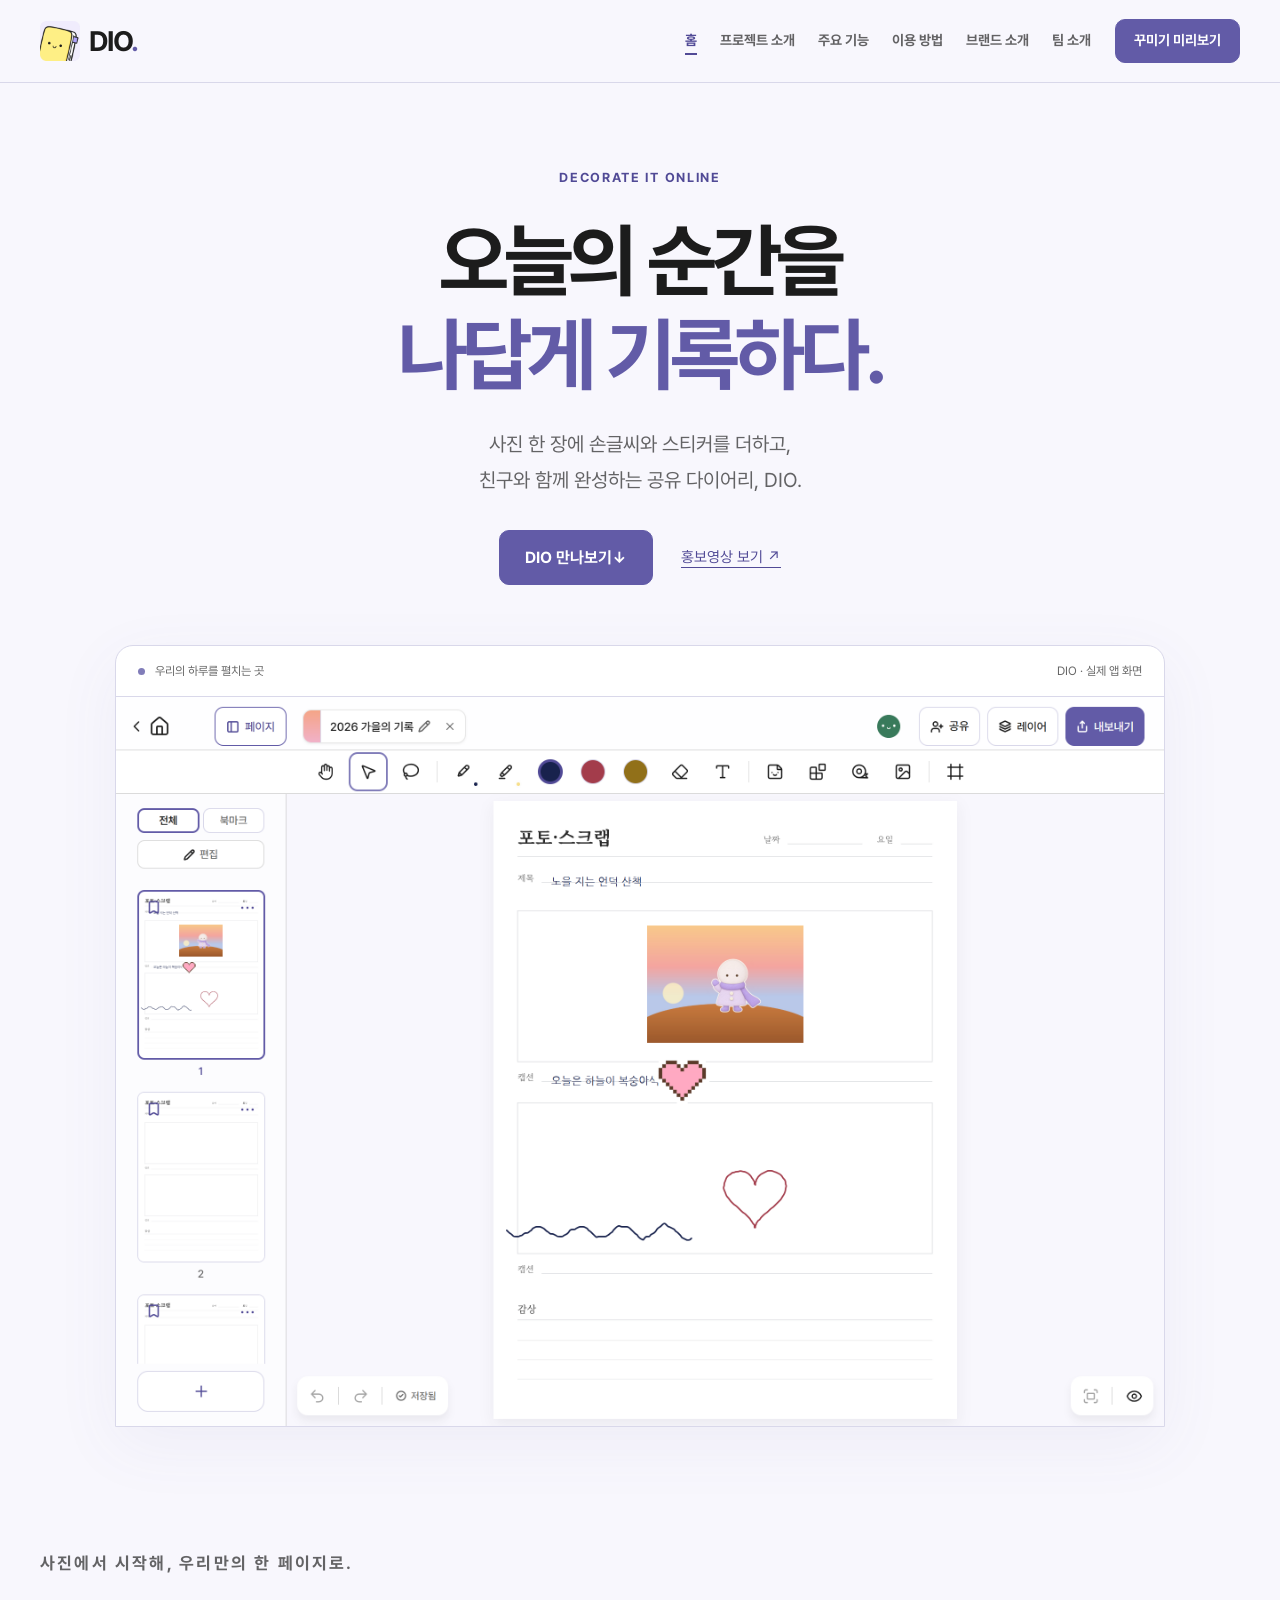
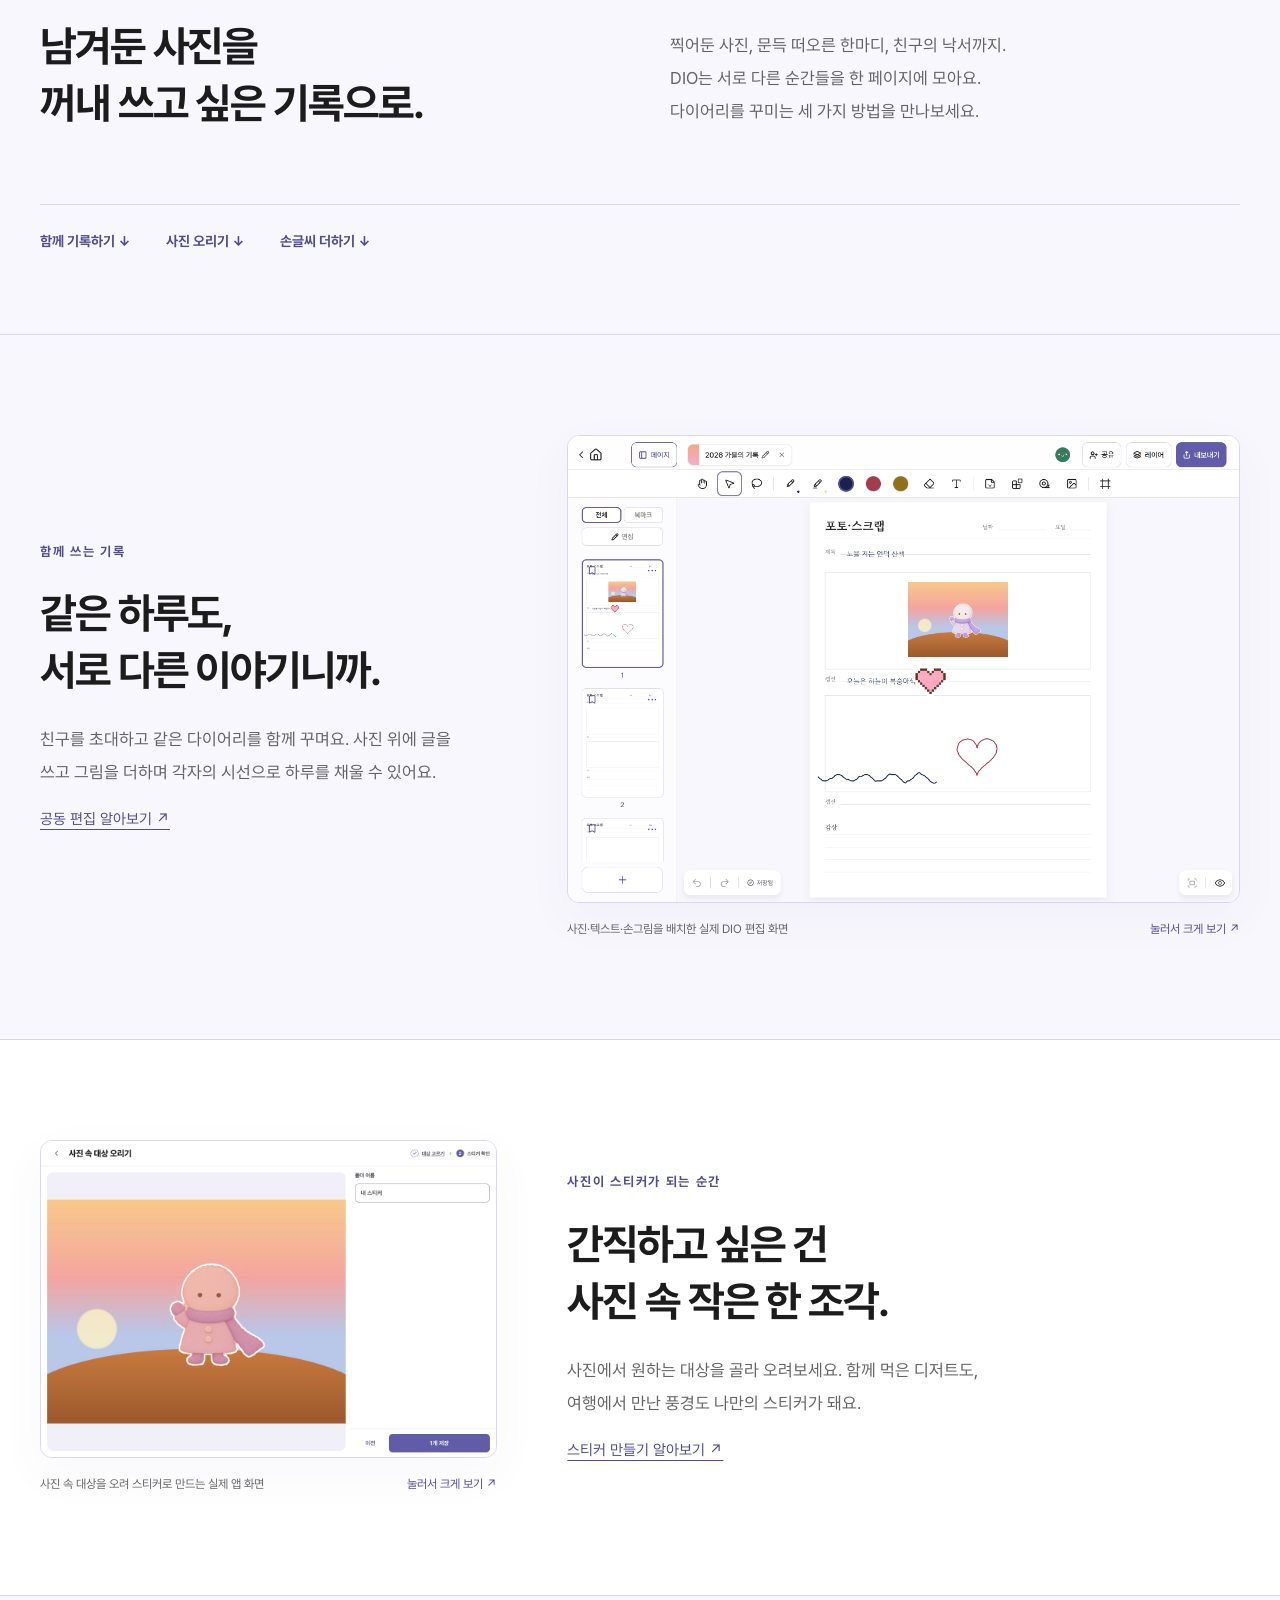
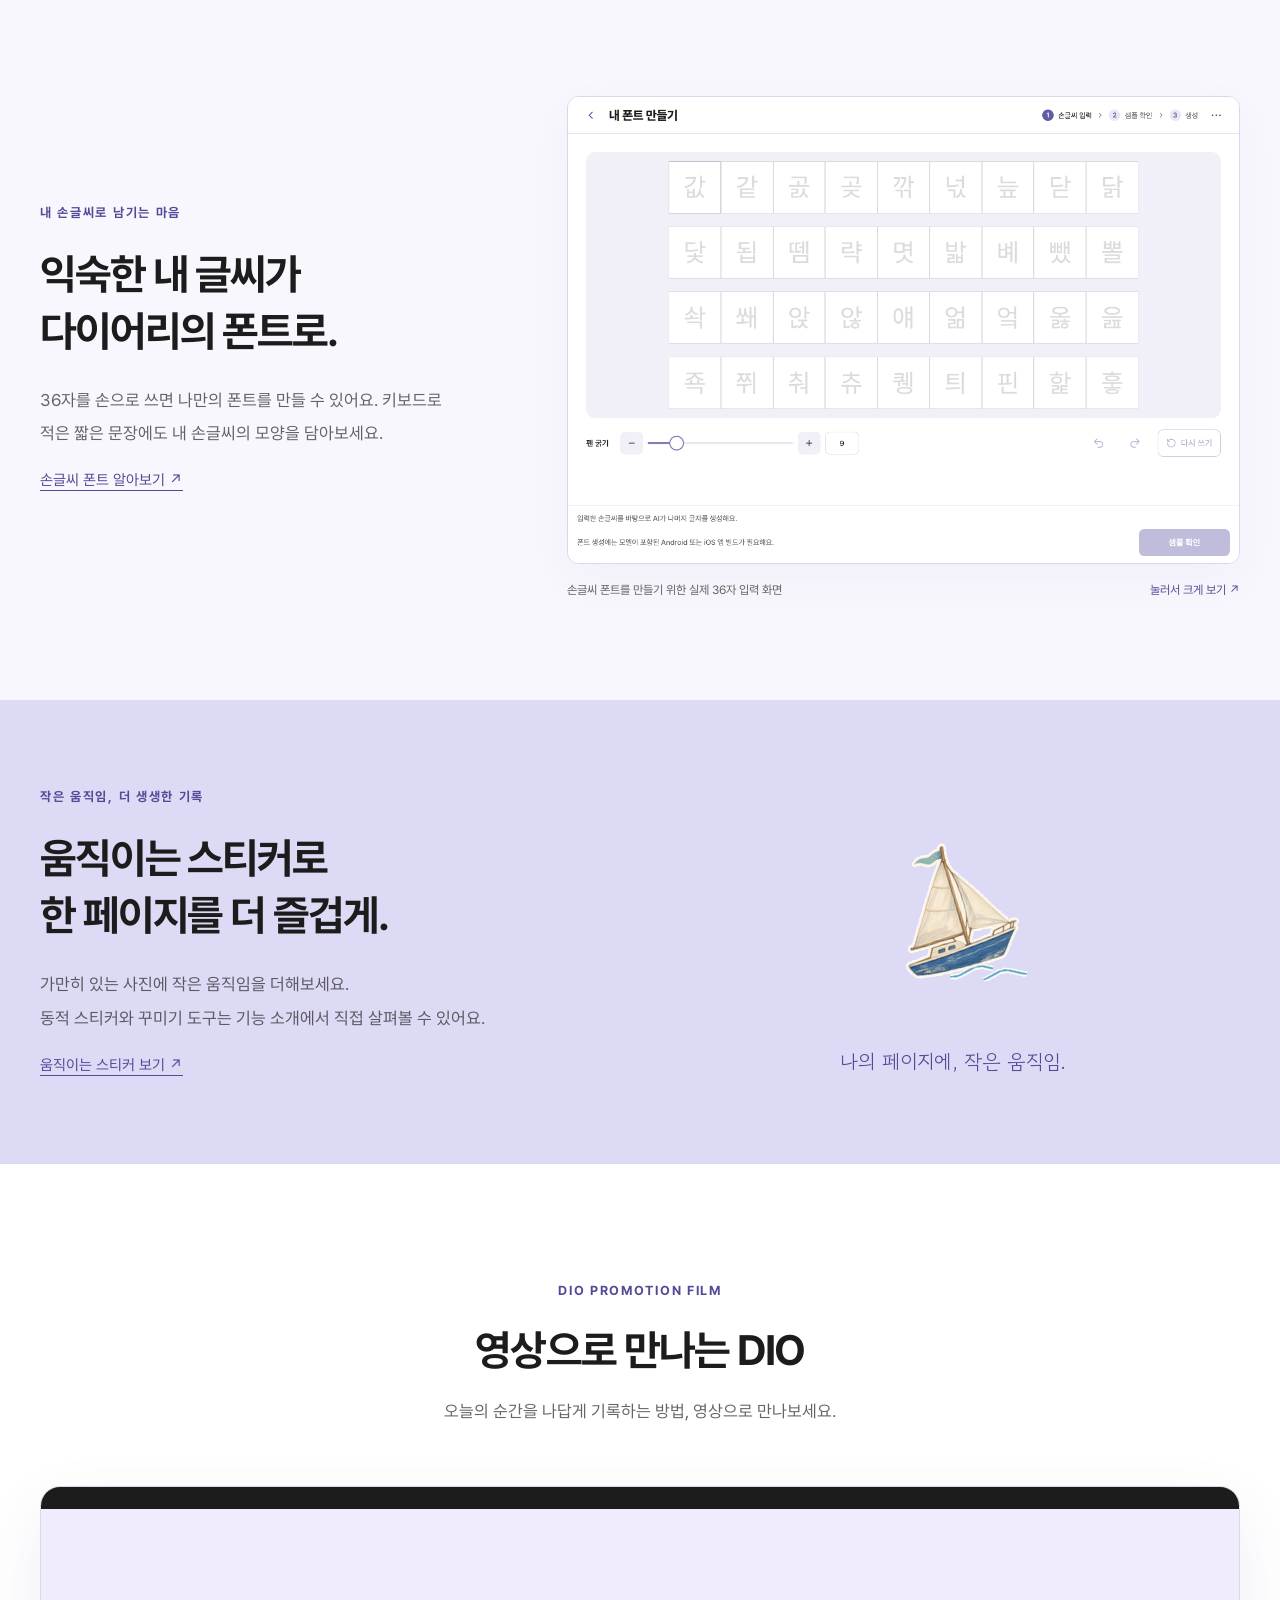
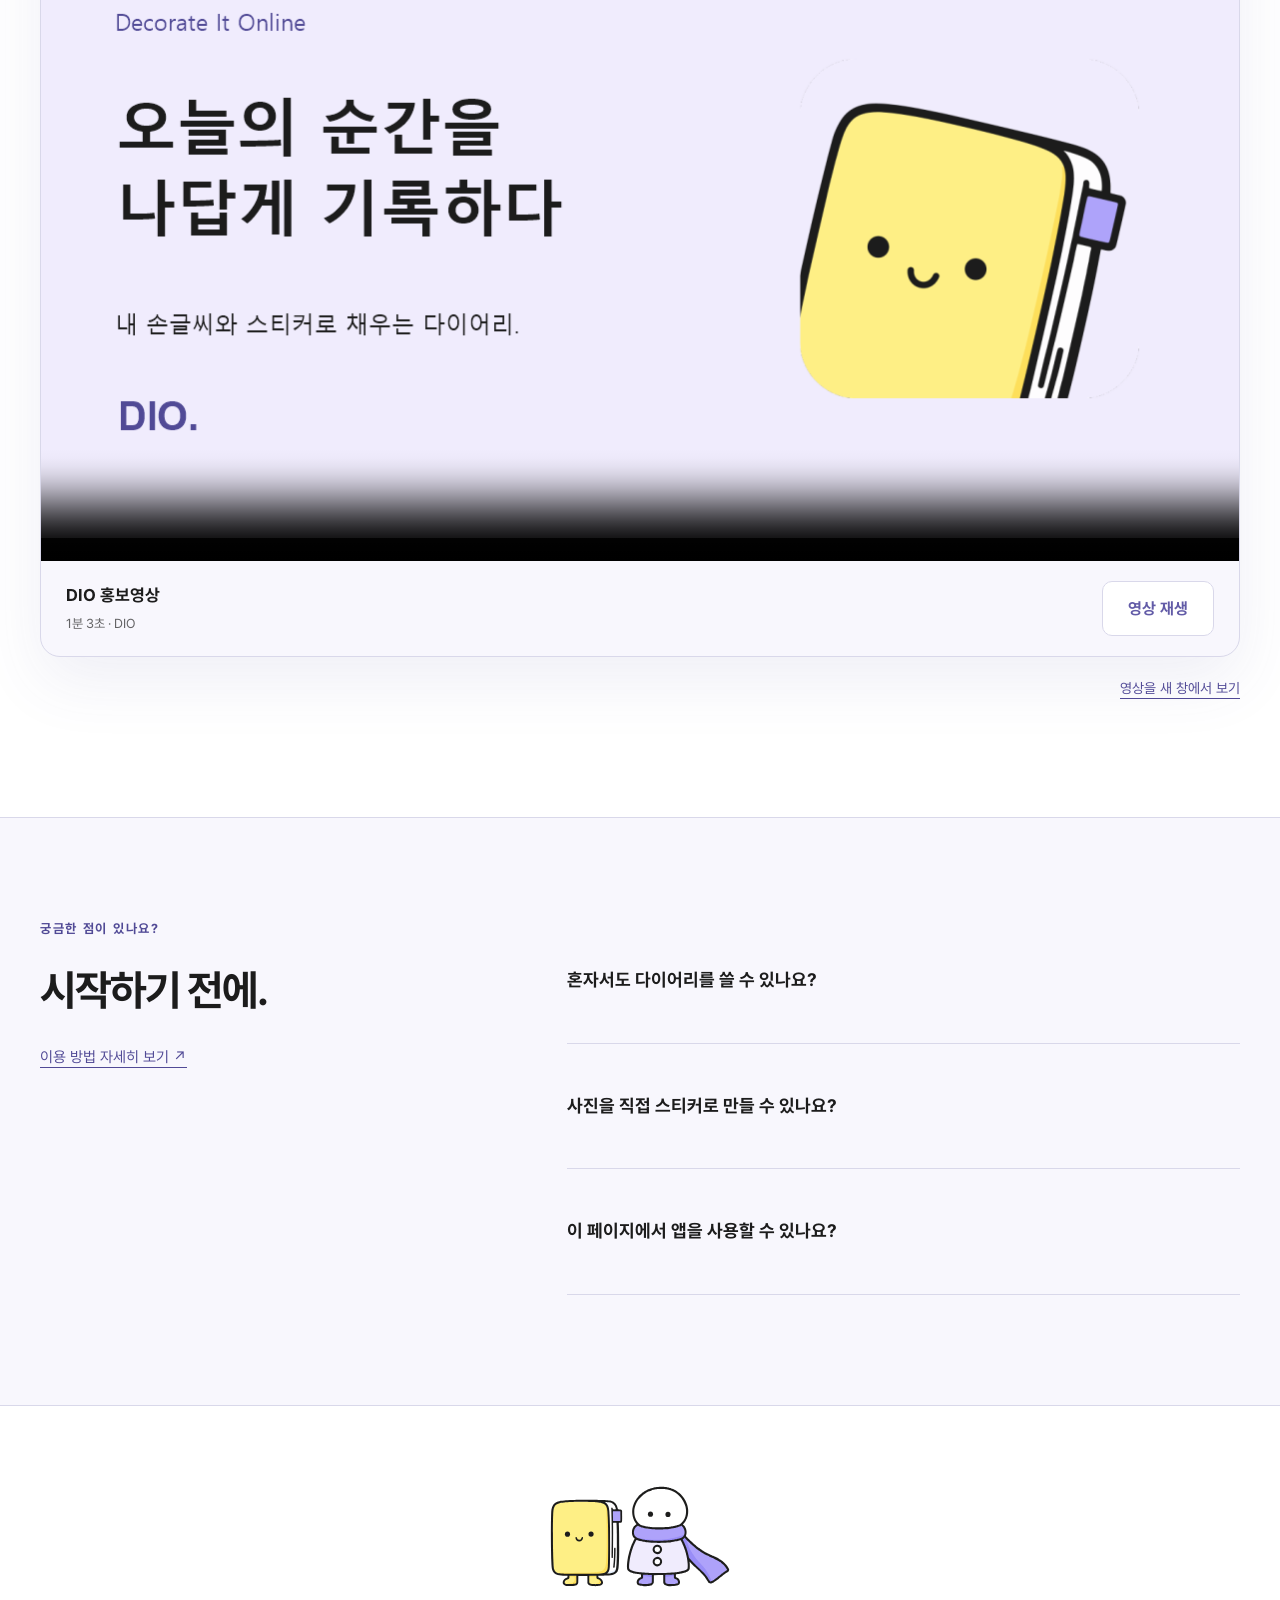
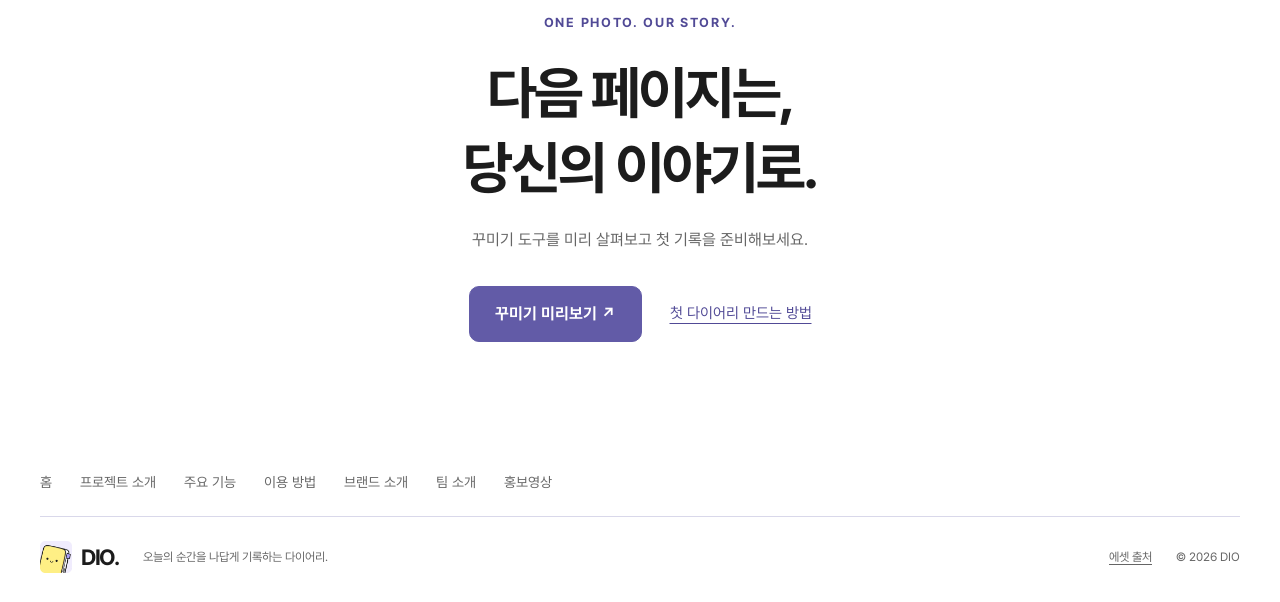
==== index.html @ a8d9a826 "fix(fe): 홈 문서와 마스코트 대체 텍스트 검증" ====
<!doctype html>
<html lang="ko">
<head>
  <meta charset="utf-8">
  <meta name="viewport" content="width=device-width, initial-scale=1">
  <meta name="theme-color" content="#F8F7FD">
  <title>DIO — 오늘의 순간을 나답게 기록하다</title>
  <meta name="description" content="공동 편집, 사진 속 대상 오리기, 나만의 손글씨 폰트와 움직이는 스티커로 오늘의 순간을 꾸미는 다이어리 DIO.">
  <meta property="og:type" content="website">
  <meta property="og:title" content="DIO — 오늘의 순간을 나답게 기록하다">
  <meta property="og:description" content="사진 한 장에 친구들의 손글씨와 스티커를 더해요. 함께 꾸미는 공유 다이어리 DIO.">
  <meta property="og:url" content="https://seungmin903.github.io/dio-landing/">
  <meta property="og:image" content="https://seungmin903.github.io/dio-landing/assets/social-card.png?v=520b40f748ad">
  <meta property="og:image:width" content="1200">
  <meta property="og:image:height" content="630">
  <meta name="twitter:card" content="summary_large_image">
  <link rel="icon" href="assets/logo.png" type="image/png">
  <link rel="stylesheet" href="styles.css?v=5ee580c2cf27"><link rel="stylesheet" href="pages.css?v=b2e9fc889dde">
  <link rel="preload" href="assets/fonts/Pretendard-Regular.otf" as="font" type="font/otf" crossorigin>
  <script src="app.js?v=1053b94e1d09" defer></script>
  <link rel="canonical" href="https://seungmin903.github.io/dio-landing/">
<link rel="stylesheet" href="flow.css?v=a2b165bc5264">
</head>
<body data-page="index"><a class="skip-link" href="#main">본문으로 건너뛰기</a><svg class="icon-defs" xmlns="http://www.w3.org/2000/svg" aria-hidden="true"><defs>
    <symbol id="i-pen" viewBox="0 0 24 24"><path d="m15 5 4 4M4 20l4-1L20 7a2.8 2.8 0 0 0-4-4L4 15z"/></symbol>
    <symbol id="i-photo" viewBox="0 0 24 24"><rect x="3" y="3" width="18" height="18" rx="4"/><circle cx="8" cy="8" r="1.5"/><path d="m3 17 6-6 5 5 3-3 4 4"/></symbol>
    <symbol id="i-sticker" viewBox="0 0 24 24"><path d="M20 14V7a4 4 0 0 0-4-4H7a4 4 0 0 0-4 4v10a4 4 0 0 0 4 4h6zm0 0h-4a3 3 0 0 0-3 3v4"/><path d="M8 8v1m6-1v1m-6 4q3 3 6 0"/></symbol>
    <symbol id="i-people" viewBox="0 0 24 24"><circle cx="9" cy="8" r="3"/><path d="M3 21v-3a6 6 0 0 1 12 0v3M16 5a3 3 0 0 1 0 6m3 10v-3a6 6 0 0 0-2-4"/></symbol>
    <symbol id="i-replay" viewBox="0 0 24 24"><path d="M3 11a9 9 0 1 1 2 7M3 4v7h7"/></symbol>
    <symbol id="i-check" viewBox="0 0 24 24"><path d="m5 12 4 4L19 6"/></symbol>
    <symbol id="i-close" viewBox="0 0 24 24"><path d="m6 6 12 12M6 18 18 6"/></symbol>
    <symbol id="i-plus" viewBox="0 0 24 24"><path d="M12 5v14M5 12h14"/></symbol>
  </defs></svg><header class="site-header"><div class="shell header-inner"><a class="brand" href="index.html" aria-label="DIO 처음으로"><img src="assets/logo.png" width="40" height="40" alt=""><span>DIO<span class="brand-dot">.</span></span></a><button class="menu-toggle" type="button" aria-expanded="false" aria-controls="navigation" aria-label="메뉴 열기"><span></span><span></span></button><nav id="navigation" aria-label="주요 메뉴"><a href="index.html" aria-current="page">홈</a><a href="about.html">프로젝트 소개</a><a href="features.html">주요 기능</a><a href="guide.html">이용 방법</a><a href="brand.html">브랜드 소개</a><a href="team.html">팀 소개</a></nav><a class="button button-small header-cta" href="features.html#experience">꾸미기 미리보기</a></div></header><main id="main"><section class="flow-hero shell" id="top" aria-labelledby="hero-title"><p class="eyebrow">DECORATE IT ONLINE</p><h1 id="hero-title">오늘의 순간을<br><span>나답게 기록하다.</span></h1><p class="flow-lead">사진 한 장에 손글씨와 스티커를 더하고,<br>친구와 함께 완성하는 공유 다이어리, DIO.</p><div class="actions"><a class="button" href="#journey">DIO 만나보기 <span aria-hidden="true">↓</span></a><a class="text-link" href="#film">홍보영상 보기 ↗</a></div><div class="flow-hero-image"><div class="flow-window-label"><span><i></i> 우리의 하루를 펼치는 곳</span><span>DIO · 실제 앱 화면</span></div><img src="assets/screenshots/editor.png" width="2360" height="1640" alt="사진과 손글씨, 그림으로 꾸민 DIO 다이어리 편집 화면" fetchpriority="high"></div></section><section class="flow-intro shell" id="journey"><p class="eyebrow">사진에서 시작해, 우리만의 한 페이지로.</p><div><h2>남겨둔 사진을<br>꺼내 쓰고 싶은 기록으로.</h2><p>찍어둔 사진, 문득 떠오른 한마디, 친구의 낙서까지.<br>DIO는 서로 다른 순간들을 한 페이지에 모아요.<br>다이어리를 꾸미는 세 가지 방법을 만나보세요.</p></div><nav class="flow-chapters" aria-label="DIO 기능 둘러보기"><a href="#story-collaboration">함께 기록하기 ↓</a><a href="#story-cutout">사진 오리기 ↓</a><a href="#story-handwriting">손글씨 더하기 ↓</a></nav></section><section class="flow-chapter " id="story-collaboration" aria-labelledby="title-collaboration"><div class="shell flow-chapter-inner"><div class="flow-copy"><p class="eyebrow">함께 쓰는 기록</p><h2 id="title-collaboration">같은 하루도,<br>서로 다른 이야기니까.</h2><p>친구를 초대하고 같은 다이어리를 함께 꾸며요. 사진 위에 글을 쓰고 그림을 더하며 각자의 시선으로 하루를 채울 수 있어요.</p><a class="text-link" href="features.html#collaboration">공동 편집 알아보기 ↗</a></div><figure class="flow-screen"><button type="button" data-screenshot="assets/screenshots/editor.png" data-caption="사진·텍스트·손그림을 배치한 실제 DIO 편집 화면" aria-label="사진·텍스트·손그림을 배치한 실제 DIO 편집 화면 확대"><img src="assets/screenshots/editor.png" width="2360" height="1640" alt="사진·텍스트·손그림을 배치한 실제 DIO 편집 화면" loading="lazy"></button><figcaption>사진·텍스트·손그림을 배치한 실제 DIO 편집 화면<span>눌러서 크게 보기 ↗</span></figcaption></figure></div></section><section class="flow-chapter flow-reverse" id="story-cutout" aria-labelledby="title-cutout"><div class="shell flow-chapter-inner"><div class="flow-copy"><p class="eyebrow">사진이 스티커가 되는 순간</p><h2 id="title-cutout">간직하고 싶은 건<br>사진 속 작은 한 조각.</h2><p>사진에서 원하는 대상을 골라 오려보세요. 함께 먹은 디저트도, 여행에서 만난 풍경도 나만의 스티커가 돼요.</p><a class="text-link" href="features.html#cutout">스티커 만들기 알아보기 ↗</a></div><figure class="flow-screen"><button type="button" data-screenshot="assets/screenshots/cutout.png" data-caption="사진 속 대상을 오려 스티커로 만드는 실제 앱 화면" aria-label="사진 속 대상을 오려 스티커로 만드는 실제 앱 화면 확대"><img src="assets/screenshots/cutout.png" width="2360" height="1640" alt="사진 속 대상을 오려 스티커로 만드는 실제 앱 화면" loading="lazy"></button><figcaption>사진 속 대상을 오려 스티커로 만드는 실제 앱 화면<span>눌러서 크게 보기 ↗</span></figcaption></figure></div></section><section class="flow-chapter " id="story-handwriting" aria-labelledby="title-handwriting"><div class="shell flow-chapter-inner"><div class="flow-copy"><p class="eyebrow">내 손글씨로 남기는 마음</p><h2 id="title-handwriting">익숙한 내 글씨가<br>다이어리의 폰트로.</h2><p>36자를 손으로 쓰면 나만의 폰트를 만들 수 있어요. 키보드로 적은 짧은 문장에도 내 손글씨의 모양을 담아보세요.</p><a class="text-link" href="features.html#handwriting">손글씨 폰트 알아보기 ↗</a></div><figure class="flow-screen"><button type="button" data-screenshot="assets/screenshots/handwriting.png" data-caption="손글씨 폰트를 만들기 위한 실제 36자 입력 화면" aria-label="손글씨 폰트를 만들기 위한 실제 36자 입력 화면 확대"><img src="assets/screenshots/handwriting.png" width="2360" height="1640" alt="손글씨 폰트를 만들기 위한 실제 36자 입력 화면" loading="lazy"></button><figcaption>손글씨 폰트를 만들기 위한 실제 36자 입력 화면<span>눌러서 크게 보기 ↗</span></figcaption></figure></div></section><section class="flow-motion"><div class="shell flow-motion-inner"><div><p class="eyebrow">작은 움직임, 더 생생한 기록</p><h2>움직이는 스티커로<br>한 페이지를 더 즐겁게.</h2><p>가만히 있는 사진에 작은 움직임을 더해보세요.<br>동적 스티커와 꾸미기 도구는 기능 소개에서 직접 살펴볼 수 있어요.</p><a class="text-link" href="features.html#motion">움직이는 스티커 보기 ↗</a></div><div class="flow-sticker"><img src="assets/sailboat-still.png" width="288" height="288" alt="노란 돛이 달린 배 모양의 동적 스티커 첫 장면" loading="lazy"><span>나의 페이지에, 작은 움직임.</span></div></div></section><section class="section film-section" id="film" aria-labelledby="film-title"><div class="shell"><div class="section-heading centered"><p class="eyebrow">DIO PROMOTION FILM</p><h2 id="film-title">영상으로 만나는 DIO</h2><p>오늘의 순간을 나답게 기록하는 방법, 영상으로 만나보세요.</p></div><figure class="film-frame"><video id="promo-video" controls playsinline preload="none" poster="assets/social-card.png?v=520b40f748ad" aria-label="DIO 홍보영상"><source src="assets/video/dio-promo.mp4" type="video/mp4">이 브라우저에서는 영상을 재생할 수 없어요. 아래 링크로 영상을 열어주세요.</video><figcaption><div><strong>DIO 홍보영상</strong><span>1분 3초 · DIO</span></div><button class="button button-outline" id="promo-toggle" type="button" aria-controls="promo-video">영상 재생</button></figcaption></figure><div class="film-links"><p id="promo-status" role="status" aria-live="polite"></p><a class="text-link" href="assets/video/dio-promo.mp4" target="_blank" rel="noopener noreferrer">영상을 새 창에서 보기<span class="sr-only"> (새 창)</span></a></div></div></section><section class="flow-faq shell"><div><p class="eyebrow">궁금한 점이 있나요?</p><h2>시작하기 전에.</h2><a class="text-link" href="guide.html">이용 방법 자세히 보기 ↗</a></div><div><details><summary>혼자서도 다이어리를 쓸 수 있나요?</summary><p>네. 개인 다이어리로 기록할 수 있고, 친구를 초대해 같은 다이어리를 함께 편집할 수도 있어요.</p></details><details><summary>사진을 직접 스티커로 만들 수 있나요?</summary><p>사진 속 원하는 대상을 골라 오린 뒤 스티커로 저장하고 페이지에 붙일 수 있어요.</p></details><details><summary>이 페이지에서 앱을 사용할 수 있나요?</summary><p>이곳은 DIO 프로젝트 소개 사이트예요. 주요 기능 페이지의 꾸미기 미리보기로 편집 방식을 살펴볼 수 있어요.</p></details></div></section><section class="flow-final"><div class="shell"><img src="assets/friends.svg" width="180" height="120" alt="노란 캐릭터 모아와 눈사람 캐릭터 디오" loading="lazy"><p class="eyebrow">ONE PHOTO. OUR STORY.</p><h2>다음 페이지는,<br>당신의 이야기로.</h2><p>꾸미기 도구를 미리 살펴보고 첫 기록을 준비해보세요.</p><div class="actions"><a class="button" href="features.html#experience">꾸미기 미리보기 ↗</a><a class="text-link" href="guide.html">첫 다이어리 만드는 방법</a></div></div></section></main><footer class="site-footer"><div class="shell"><div class="footer-pages" aria-label="사이트 페이지"><a href="index.html">홈</a><a href="about.html">프로젝트 소개</a><a href="features.html">주요 기능</a><a href="guide.html">이용 방법</a><a href="brand.html">브랜드 소개</a><a href="team.html">팀 소개</a><a href="index.html#film">홍보영상</a></div><div class="footer-inner"><a class="brand" href="index.html"><img src="assets/logo.png" width="32" height="32" alt=""><span>DIO.</span></a><p>오늘의 순간을 나답게 기록하는 다이어리.</p><a href="credits.html">에셋 출처</a><span>© <span id="year">2026</span> DIO</span></div></div></footer><dialog id="screenshot-dialog" aria-labelledby="screenshot-caption"><div class="dialog-toolbar"><p id="screenshot-caption"></p><button class="icon-button" id="close-dialog" type="button" aria-label="확대 화면 닫기"><svg class="icon"><use href="#i-close"/></svg></button></div><img id="screenshot-image" alt=""></dialog></body></html>
---- styles.css ----
@font-face{font-family:Pretendard;src:url('assets/fonts/Pretendard-Regular.otf') format('opentype');font-weight:400;font-display:swap}
@font-face{font-family:Pretendard;src:url('assets/fonts/Pretendard-Bold.otf') format('opentype');font-weight:700 900;font-display:swap}
@font-face{font-family:Gowun;src:url('assets/fonts/GowunDodum-Regular.ttf') format('truetype');font-weight:400;font-display:swap}
:root{--surface:#fff;--bg:#F8F7FD;--primary:#817DB9;--strong:#625BA7;--primary-text:#514A96;--lavender:#DDDAF5;--ink:#1C1C1C;--muted:rgba(28,28,28,.68);--line:#D9D8EA;--butter:#FEEF86;--radius:20px;--shadow:0 24px 64px rgba(81,74,150,.09)}
*{box-sizing:border-box}html{scroll-behavior:smooth;scroll-padding-top:100px}body{margin:0;background:var(--bg);color:var(--ink);font-family:Pretendard,-apple-system,BlinkMacSystemFont,'Segoe UI',sans-serif;font-size:16px;line-height:1.7;word-break:keep-all;overflow-wrap:break-word}body.modal-open{overflow:hidden}button,a{-webkit-tap-highlight-color:transparent}button,input{font:inherit}button{color:inherit;cursor:pointer}a{color:inherit;text-decoration:none}img{max-width:100%;height:auto;display:block}button{border:0}a:focus-visible,button:focus-visible,summary:focus-visible{outline:3px solid var(--strong);outline-offset:5px}h1,h2,h3,p,figure{margin:0}h1,h2,h3{line-height:1.25;letter-spacing:-.045em}p{color:var(--muted)}.shell{width:min(1200px,calc(100% - 80px));margin-inline:auto}.section{padding-block:116px}.icon{width:24px;height:24px;fill:none;stroke:currentColor;stroke-width:1.7;stroke-linecap:round;stroke-linejoin:round;flex-shrink:0}.icon-defs{position:absolute;width:0;height:0;overflow:hidden}.sr-only{position:absolute;width:1px;height:1px;padding:0;overflow:hidden;clip:rect(0,0,0,0);white-space:nowrap;border:0}.skip-link{position:fixed;top:12px;left:12px;background:var(--strong);color:#fff;padding:12px 20px;z-index:100;transform:translateY(-200%)}.skip-link:focus{transform:translateY(0)}.button{display:inline-flex;justify-content:center;align-items:center;min-height:52px;padding:13px 25px;border-radius:10px;background:var(--strong);color:white;font-size:16px;font-weight:700;border:1px solid var(--strong);text-align:center}.button:hover{background:var(--primary-text)}.button-small{min-height:44px;padding:9px 18px;font-size:14px}.button-outline{background:transparent;color:var(--strong);border-color:var(--line)}.button-outline:hover{background:white}.text-link{font-size:15px;color:var(--primary-text);text-decoration:underline;text-underline-offset:5px}.actions{display:flex;align-items:center;gap:22px;flex-wrap:wrap}.eyebrow{font-size:13px;letter-spacing:.13em;font-weight:700;color:var(--primary-text);margin-bottom:22px}.handwritten{font-family:Gowun,sans-serif}.site-header{position:sticky;top:0;z-index:20;background:rgba(248,247,253,.96);border-bottom:1px solid var(--line)}.header-inner{height:82px;display:flex;align-items:center;gap:40px}.brand{display:inline-flex;align-items:center;gap:9px;flex-shrink:0}.brand>span{font-size:28px;line-height:1;font-weight:800;letter-spacing:-.06em}.brand-dot{color:var(--strong)}.site-header nav{display:flex;align-items:center;gap:30px;margin-left:auto}.site-header nav a{font-size:14px;font-weight:700;color:var(--muted);padding-block:10px}.site-header nav a:hover,.site-header nav a[aria-current]{color:var(--primary-text)}.menu-toggle{display:none;background:transparent;width:44px;height:44px}.menu-toggle span{display:block;background:var(--ink);width:22px;height:2px;margin:6px auto}.hero{display:grid;grid-template-columns:1fr 1.13fr;gap:54px;align-items:center;min-height:735px;padding-block:82px 70px}.hero h1{font-size:clamp(44px,4.7vw,64px);font-weight:800;line-height:1.25;letter-spacing:-.055em;margin-bottom:28px}.underlined{position:relative;isolation:isolate;white-space:nowrap}.underlined:after{content:'';position:absolute;left:0;right:0;bottom:5px;height:15px;background:var(--lavender);z-index:-1;transform:rotate(-1deg);border-radius:50% 20% 30% 10%}.hero .eyebrow{letter-spacing:.03em;display:flex;align-items:center;gap:10px}.tiny-line{width:22px;height:2px;background:var(--strong)}.hero-lead{font-size:18px;line-height:1.9;margin-bottom:34px}.hero .actions{gap:15px}.hero .text-link{font-size:14px}.hero-note{display:flex;gap:14px;align-items:center;margin-top:38px}.hero-note p{font-size:13px;line-height:1.65}.hero-note strong{color:var(--ink);font-weight:400}.avatar-stack{display:flex;padding-left:3px}.avatar-stack span{width:35px;height:35px;border:3px solid var(--bg);border-radius:50%;display:grid;place-items:center;background:var(--lavender);margin-left:-3px;font-size:11px;color:var(--primary-text)}.avatar-stack span:nth-child(2){background:var(--butter);color:var(--ink)}.avatar-stack span:nth-child(3){background:#F0ECFD}.hero-visual{position:relative;padding-top:20px}.float-note{position:absolute;right:10px;top:-25px;color:var(--primary-text);font-size:21px;transform:rotate(7deg)}.diary-window{border:1px solid var(--line);background:#fff;border-radius:17px;overflow:hidden;box-shadow:var(--shadow);transform:rotate(2deg)}.window-header{display:flex;align-items:center;justify-content:space-between;padding:13px 17px;gap:8px;border-bottom:1px solid var(--line)}.window-title{display:flex;align-items:center;gap:8px;font-size:13px;font-weight:700}.window-status{font-size:11px;color:var(--primary-text);display:flex;align-items:center;gap:3px}.window-status .icon{width:14px;height:14px}.window-tools{display:flex;justify-content:center;align-items:center;gap:14px;padding:11px;border-bottom:1px solid var(--line);background:var(--bg)}.tool{width:30px;height:30px;display:grid;place-items:center}.tool .icon{width:20px;height:20px}.tool.selected{color:var(--primary-text);background:var(--lavender);border-radius:6px}.tool-letter{font-size:20px}.tool-divider{height:20px;width:1px;background:var(--line)}.swatch{width:13px;height:13px;border-radius:50%}.purple{background:var(--strong)}.ink{background:var(--ink)}.butter{background:var(--butter)}.diary-canvas{position:relative;padding:23px 28px 20px;min-height:388px;background-color:#fff;background-image:radial-gradient(var(--line) .7px,transparent .7px);background-size:16px 16px}.page-date{font-size:10px;letter-spacing:.15em;color:var(--muted);display:flex;justify-content:space-between}.photo-paper{width:78%;margin:24px auto 12px;padding:10px 10px 7px;background:white;box-shadow:0 4px 18px rgba(28,28,28,.12);transform:rotate(-6deg);position:relative}.photo-paper>img{width:100%;aspect-ratio:1.5;object-fit:cover}.photo-caption{display:block;text-align:center;font-size:14px;padding:8px 0 0;color:var(--ink)}.tape{position:absolute;width:84px;height:25px;background:rgba(251,229,163,.8);top:-12px;left:calc(50% - 42px);transform:rotate(4deg);clip-path:polygon(2% 0,97% 4%,100% 92%,0 100%,4% 65%,0 30%)}.decor-message{position:absolute;right:18px;bottom:72px;color:var(--primary-text);font-size:17px;transform:rotate(-7deg);text-align:center}.decor-sun{position:absolute;width:73px;height:73px;right:15px;top:43px;transform:rotate(10deg)}.decor-heart{position:absolute;width:50px;left:17px;bottom:81px;transform:rotate(-14deg)}.decor-cursor{position:absolute;right:95px;bottom:45px;display:flex;align-items:end;gap:2px}.decor-cursor svg{width:24px;height:24px}.decor-cursor span{background:var(--strong);color:white;border-radius:4px;padding:1px 8px;font-size:10px}.page-footer{text-align:center;margin-top:32px;font-size:15px;color:var(--muted)}.hero-label{display:flex;align-items:center;justify-content:center;gap:14px;margin-top:22px;font-size:12px;color:var(--muted)}.icon-button{width:44px;height:44px;display:grid;place-items:center;background:transparent;border-radius:50%;flex-shrink:0}.icon-button:hover{background:var(--lavender)}.hero-label .icon{width:16px;height:16px}.hero-decoration{transition:opacity .4s,scale .4s}.hero-decoration.waiting{opacity:0;scale:.85}.intro{border-top:1px solid var(--line);border-bottom:1px solid var(--line);background:var(--surface);padding-block:70px}.intro-grid{display:grid;grid-template-columns:1fr 1.2fr;gap:80px;align-items:center}h2{font-size:clamp(30px,3.3vw,44px);font-weight:700}.intro h2{font-size:36px}.intro .eyebrow{margin-bottom:14px}.intro-body p{font-size:17px;line-height:1.9}.intro-body p+p{margin-top:16px}.intro-body strong{font-weight:700;color:var(--primary-text)}.section-heading{margin-bottom:60px}.section-heading>p:last-child{margin-top:20px;font-size:17px}.centered{text-align:center}.experience-layout{display:grid;grid-template-columns:1.08fr .85fr;gap:100px;align-items:center;padding:0 38px}.memory-sheet{position:relative;background:white;border:1px solid var(--line);padding:30px 32px 24px;box-shadow:var(--shadow);transform:rotate(-2deg);border-radius:3px;min-width:0}.memory-heading{display:flex;align-items:center;justify-content:space-between;gap:12px;padding-bottom:22px}.memory-heading>span:first-child{font-size:22px}.memory-heading>span:last-child{font-size:9px;letter-spacing:.13em;color:var(--muted)}.memory-photo{position:relative}.memory-photo img{width:100%;aspect-ratio:1.3;object-fit:cover}.memory-sun{position:absolute;right:9%;top:1%;font-size:70px;color:var(--butter);filter:drop-shadow(0 1px 1px var(--ink));line-height:1.3}.memory-onphoto{position:absolute;bottom:15px;left:18px;font-size:28px;color:white;text-shadow:0 1px 3px rgba(28,28,28,.34);transform:rotate(-5deg)}.memory-bottom{display:flex;align-items:center;justify-content:space-between;padding-top:22px;min-height:100px;gap:10px}.memory-bottom p{font-size:18px;color:var(--primary-text);line-height:1.7}.memory-heart{font-family:Gowun,sans-serif;font-size:73px;line-height:1;color:var(--strong);transform:rotate(13deg)}.memory-signature{font-size:10px;letter-spacing:.08em;text-align:right;color:var(--muted);margin-top:17px}.memory-layer{transition:opacity .25s}.memory-layer.is-hidden{opacity:0;visibility:hidden}.section-tag{display:inline-block;background:var(--lavender);color:var(--primary-text);padding:5px 11px;font-size:13px;font-weight:700;border-radius:6px;margin-bottom:18px}.experience-copy h3{font-size:34px;margin-bottom:20px}.experience-copy>p{font-size:16px;line-height:1.9}.demo-controls{margin-top:27px;border-top:1px solid var(--line)}.demo-control{display:flex;align-items:center;gap:14px;text-align:left;width:100%;padding:18px 0;background:none;border-bottom:1px solid var(--line)}.control-icon{width:42px;height:42px;border-radius:12px;background:white;display:grid;place-items:center;color:var(--primary-text)}.demo-control strong{display:block;font-size:15px}.demo-control small{display:block;font-size:13px;color:var(--muted);margin-top:1px}.control-check{margin-left:auto;color:var(--strong)}.control-check .icon{width:19px;height:19px}.demo-control[aria-pressed=false] .control-check{visibility:hidden}.reset-button{display:flex;align-items:center;gap:8px;font-size:14px;background:transparent;padding:14px 0;min-height:48px;color:var(--primary-text);text-decoration:underline;text-underline-offset:4px}.reset-button .icon{width:17px;height:17px}.experience-copy .demo-disclaimer{font-size:12px;line-height:1.7;margin-top:9px;color:var(--muted)}.features{background:#fff;border-top:1px solid var(--line);border-bottom:1px solid var(--line)}.feature-row{display:grid;grid-template-columns:.8fr 1.2fr;gap:90px;align-items:center;padding-block:18px 80px}.feature-row+.feature-row{padding-block:80px 0;border-top:1px solid var(--line)}.feature-row.reverse{grid-template-columns:1.2fr .8fr}.reverse .feature-copy{order:2}.feature-icon{display:grid;place-items:center;width:48px;height:48px;background:var(--bg);border:1px solid var(--line);border-radius:14px;color:var(--primary-text);margin-bottom:24px}.feature-copy h3{font-size:34px;margin-bottom:22px}.feature-copy>p{line-height:1.9}.feature-points{padding:0;list-style:none;margin:25px 0 0;font-size:14px;color:var(--muted)}.feature-points li{padding:5px 0 5px 21px;position:relative}.feature-points li:before{content:'✓';position:absolute;left:0;color:var(--primary-text)}.screenshot-wrap{padding:22px 22px 0;border-radius:var(--radius);background:var(--bg);border:1px solid var(--line);min-width:0}.screenshot-button{position:relative;display:block;padding:0;background:#fff;width:100%;box-shadow:0 4px 18px rgba(28,28,28,.06);border-radius:8px;overflow:hidden}.screenshot-button img{width:100%;height:auto}.screenshot-wrap figcaption{font-size:12px;text-align:center;padding-block:15px;color:var(--muted)}.zoom-label{position:absolute;right:8px;bottom:8px;background:rgba(255,255,255,.97);border:1px solid var(--line);padding:4px 8px;border-radius:5px;display:flex;align-items:center;gap:3px;font-size:11px}.zoom-label .icon{width:13px;height:13px}.steps{display:grid;grid-template-columns:repeat(3,1fr);list-style:none;padding:0;margin:0;gap:45px;text-align:center}.steps li{position:relative}.steps li+li:before{content:'';position:absolute;width:80px;border-top:1px dashed var(--primary);top:44px;left:-63px}.step-drawing{display:grid;place-items:center;margin:0 auto 26px;width:88px;height:88px;border:1px solid var(--line);border-radius:28px;transform:rotate(-5deg);color:var(--primary-text);background:white}.step-drawing .icon{width:34px;height:34px;transform:rotate(5deg);stroke-width:1.3}.steps li:nth-child(2) .step-drawing{transform:rotate(5deg);background:var(--lavender)}.steps li:nth-child(2) .icon{transform:rotate(-5deg)}.steps h3{font-size:21px;margin-bottom:14px}.steps p{font-size:15px;line-height:1.9}.brand-story{background:white;border-block:1px solid var(--line)}.story-grid{display:grid;grid-template-columns:1fr 1fr;gap:100px;align-items:center}.story-art{position:relative;background:var(--bg);border-radius:50% 45% 45% 40%;padding:20px}.story-art>img{width:100%;height:auto;max-height:360px;object-fit:contain}.story-art>.handwritten{display:block;text-align:center;font-size:19px;transform:rotate(-4deg);color:var(--primary-text);margin-bottom:22px}.story-copy>p:not(.eyebrow){margin-top:23px;font-size:17px;line-height:1.9}.story-copy .story-last{font-size:15px!important}.palette{margin-top:30px;display:flex;align-items:center;gap:8px}.palette>span:not(.palette-label){width:20px;height:20px;border-radius:50%;border:1px solid var(--line);background:var(--lavender)}.palette>span:nth-child(2){background:var(--strong)}.palette>span:nth-child(3){background:var(--butter)}.palette-label{font-size:12px;margin-left:8px;color:var(--muted)}.faq-grid{display:grid;grid-template-columns:.8fr 1.2fr;gap:90px}.faq-grid h2{font-size:36px}.faq-list{border-top:1px solid var(--line)}details{border-bottom:1px solid var(--line)}summary{list-style:none;cursor:pointer;padding:24px 0;display:flex;align-items:center;justify-content:space-between;gap:15px;font-weight:700;min-height:70px;font-size:17px}summary::-webkit-details-marker{display:none}summary>.icon{width:18px;height:18px;color:var(--primary-text)}details[open] summary>.icon{transform:rotate(45deg)}details p{padding:0 30px 25px 0;line-height:1.9;font-size:16px}.closing{text-align:center;padding:85px 0 96px;background:#F0ECFD;border-top:1px solid var(--line)}.closing img{margin:0 auto 22px}.closing .eyebrow{margin-bottom:20px}.closing h2{font-size:44px}.closing h2+p{margin-top:22px;font-size:17px}.closing .actions{justify-content:center;margin-top:32px;gap:12px}.site-footer{background:#fff;padding:29px 0}.footer-inner{display:flex;align-items:center;gap:24px}.site-footer .brand>span{font-size:22px}.footer-inner p,.footer-inner>a:not(.brand),.footer-inner>span{font-size:12px;color:var(--muted)}.footer-inner>a:not(.brand){margin-left:auto;text-decoration:underline;text-underline-offset:3px}dialog{padding:0;border:1px solid var(--line);border-radius:14px;width:min(1200px,94vw);max-height:92dvh;background:white;color:var(--ink)}dialog::backdrop{background:rgba(28,28,28,.65)}.dialog-toolbar{display:flex;align-items:center;justify-content:space-between;padding:10px 16px;gap:15px;position:sticky;top:0;background:#fff;border-bottom:1px solid var(--line)}.dialog-toolbar p{font-size:14px;color:var(--ink)}dialog>img{width:100%;height:auto}.credits-main{max-width:760px;padding-block:70px}.credits-main h1{font-size:42px;margin-bottom:30px}.credits-main h2{font-size:23px;margin:35px 0 15px}.credits-main a:not(.button){color:var(--primary-text);text-decoration:underline}.credits-main ul{padding-left:22px;color:var(--muted)}
@media(min-width:1500px){.hero{min-height:790px}}
@media(max-width:1100px){.shell{width:calc(100% - 56px)}.header-inner{gap:22px}.site-header nav{gap:20px}.hero{gap:35px}.hero h1{font-size:49px}.hero-lead{font-size:16px}.hero .actions{align-items:flex-start;flex-direction:column;gap:14px}.experience-layout{gap:55px;padding:0}.feature-row,.feature-row.reverse{gap:50px}.story-grid{gap:55px}.window-status{display:none}.intro-grid{gap:45px}.hero{min-height:690px}.diary-canvas{padding:20px;min-height:350px}.decor-message{font-size:15px;right:10px;bottom:65px}.photo-paper{width:83%}.feature-copy h3,.experience-copy h3{font-size:30px}.steps li+li:before{width:50px;left:-48px}}
@media(max-width:800px){.shell{width:calc(100% - 40px)}.section{padding-block:76px}.header-inner{height:70px;gap:16px}.brand>span{font-size:25px}.brand img{width:34px;height:34px}.header-cta{margin-left:auto;font-size:12px;padding:7px 12px}.menu-toggle{display:block;order:3}.site-header nav{display:none;position:absolute;top:70px;left:0;right:0;background:var(--bg);padding:18px 24px;border-bottom:1px solid var(--line);margin:0;box-shadow:0 12px 20px rgba(28,28,28,.04)}.site-header nav.is-open{display:flex;flex-direction:column;align-items:stretch;gap:3px}.site-header nav a{padding:10px}.hero{grid-template-columns:1fr;gap:60px;padding-block:60px 40px;max-width:650px}.hero-copy{text-align:center}.hero .eyebrow{justify-content:center}.hero h1{font-size:clamp(42px,7vw,60px)}.hero-lead{font-size:17px}.hero .actions{align-items:center}.hero-note{justify-content:center;margin-top:28px;text-align:left}.hero-visual{width:min(500px,100%);margin-inline:auto;padding-inline:10px}.float-note{right:25px}.diary-canvas{min-height:380px;padding:25px}.photo-paper{width:79%;margin-top:27px}.decor-message{font-size:18px;right:15px;bottom:65px}.page-footer{margin-top:40px}.hero-label{margin-top:14px}.intro-grid,.experience-layout,.story-grid,.faq-grid{grid-template-columns:1fr;gap:35px}.intro-grid{text-align:center}.intro h2{font-size:32px}.intro-body p{font-size:16px}.experience-layout{max-width:540px;margin-inline:auto;gap:50px}.memory-sheet{margin:0 12px}.experience-copy h3 br{display:none}.experience-copy h3{font-size:29px}.experience-copy>p br{display:none}.section-heading{margin-bottom:45px}.section-heading>p:last-child{font-size:16px}.feature-row,.feature-row.reverse{grid-template-columns:1fr;gap:34px;padding-bottom:55px}.feature-row+.feature-row{padding-top:55px}.reverse .feature-copy{order:0}.feature-copy{max-width:550px}.feature-copy h3 br{display:none}.feature-copy h3{font-size:28px}.feature-icon{margin-bottom:20px}.feature-points{margin-top:18px}.screenshot-wrap{padding:15px 15px 0}.steps{gap:35px;grid-template-columns:1fr}.steps li{display:grid;grid-template-columns:70px 1fr;text-align:left;column-gap:22px;max-width:470px;margin-inline:auto;width:100%}.step-drawing{width:70px;height:70px;border-radius:22px;grid-row:1/3;margin:0}.step-drawing .icon{width:29px;height:29px}.steps h3{font-size:20px;margin-top:3px;margin-bottom:8px}.steps p{font-size:14px}.steps li+li:before{display:none}.story-art{max-width:450px;margin-inline:auto;width:100%}.story-copy{text-align:center}.palette{justify-content:center}.faq-grid{gap:30px}.faq-grid h2{font-size:32px}.closing h2{font-size:36px}.footer-inner{flex-wrap:wrap;gap:15px}.footer-inner p{width:calc(100% - 105px)}.footer-inner>a:not(.brand){margin-left:0}.footer-inner>span{margin-left:auto}.closing{padding-block:70px}.window-status{display:flex}.section-heading h2{font-size:33px}}
@media(max-width:420px){.shell{width:calc(100% - 36px)}.header-inner{gap:7px}.hero{padding-top:44px;gap:53px}.hero h1{font-size:42px}.hero .eyebrow{font-size:12px}.hero-lead{font-size:16px}.hero .button{font-size:15px}.hero-visual{padding-inline:0}.window-header{padding:11px}.window-title{font-size:11px}.window-status{font-size:9px}.diary-canvas{padding:20px 15px;min-height:316px}.page-date{font-size:8px}.window-tools{gap:12px;padding:7px}.photo-paper{width:82%;padding:7px;margin-top:24px}.photo-caption{font-size:12px}.decor-sun{width:58px;height:58px;right:0;top:39px}.decor-message{font-size:15px;right:7px;bottom:61px}.decor-heart{width:36px;left:6px;bottom:72px}.page-footer{font-size:12px;margin-top:35px}.decor-cursor{right:75px;bottom:36px}.memory-sheet{padding:22px 21px 20px;margin-inline:6px}.memory-heading>span:first-child{font-size:19px}.memory-heading>span:last-child{font-size:8px}.memory-bottom p{font-size:16px}.memory-heart{font-size:60px}.memory-sun{font-size:56px}.section-heading h2{font-size:30px}.closing .actions{flex-direction:column}.closing .button{width:100%}.story-copy h2{font-size:31px}.desktop-break{display:none}summary{font-size:16px}.steps{gap:28px}}
@media(prefers-reduced-motion:reduce){html{scroll-behavior:auto}*,*:before,*:after{animation:none!important;transition:none!important}.hero-decoration.waiting{opacity:1;scale:1}}
---- pages.css ----
.page-hero{padding-block:42px 76px}.page-hero .eyebrow{margin-top:48px;margin-bottom:22px;letter-spacing:.03em}.page-hero h1{font-size:clamp(38px,4.5vw,60px);line-height:1.3;max-width:900px}.page-lead{font-size:19px;margin-top:26px;max-width:760px}.breadcrumb{display:flex;gap:12px;align-items:center;font-size:13px;color:var(--muted)}.breadcrumb a{text-decoration:underline;text-underline-offset:4px;color:var(--primary-text)}.site-header nav a[aria-current=page]{color:var(--primary-text);text-decoration:underline;text-underline-offset:8px;text-decoration-thickness:2px}.inline-more{display:inline-block;margin-top:22px}.explore-grid{display:grid;grid-template-columns:repeat(3,1fr);gap:28px}.explore-link{display:flex;flex-direction:column;align-items:flex-start;padding:30px 0 28px;border-top:1px solid var(--line);border-bottom:1px solid var(--line)}.explore-link:hover{border-color:var(--strong)}.explore-link h3{font-size:23px;margin-bottom:17px}.explore-link p{font-size:16px;line-height:1.9;margin-bottom:26px}.explore-link>.text-link{margin-top:auto}.explore-mascot{margin-bottom:24px}.editorial-grid{display:grid;grid-template-columns:1fr 1fr;gap:100px}.editorial-lead{margin-top:25px;font-size:18px;line-height:1.9;max-width:440px}.editorial-grid .button{margin-top:30px}.principles{border-top:1px solid var(--line)}.principles article{padding:27px 0;border-bottom:1px solid var(--line)}.principles h3{font-size:23px;margin-bottom:14px}.principles p{font-size:16px;line-height:1.9}.guide-details{background:#fff;border-block:1px solid var(--line)}.brand-swatches article{display:flex;align-items:center;gap:25px;padding:25px 0;border-top:1px solid var(--line)}.brand-swatches article:last-child{border-bottom:1px solid var(--line)}.brand-swatches article>span{width:68px;height:68px;border-radius:20px;border:1px solid var(--line);flex-shrink:0}.brand-swatches h3{font-size:22px;margin-bottom:5px}.brand-swatches p{font-size:15px}.footer-pages{display:flex;gap:28px;flex-wrap:wrap;padding-bottom:22px;margin-bottom:24px;border-bottom:1px solid var(--line);font-size:14px;color:var(--muted)}.footer-pages a:hover{color:var(--primary-text)}body[data-page=features] .features{padding-top:80px}body[data-page=guide] .how-section{background:#fff;border-top:1px solid var(--line)}body[data-page=brand] .brand-story{padding-top:76px}.site-header .header-inner{gap:24px}.site-header nav{gap:23px}.site-header nav a{white-space:nowrap}
@media(max-width:1100px){.site-header .header-inner{gap:18px}.site-header nav{gap:17px}.editorial-grid{gap:55px}.explore-grid{gap:22px}.explore-link h3{font-size:21px}}
@media(max-width:900px) and (min-width:801px){.header-cta{display:none}.site-header nav{gap:24px}}
@media(max-width:800px){.page-hero{padding-block:28px 55px}.page-hero .eyebrow{margin-top:35px;margin-bottom:18px}.page-hero h1{font-size:38px}.page-lead{font-size:17px;margin-top:23px}.explore-grid,.editorial-grid{grid-template-columns:1fr;gap:35px}.explore-link{padding:25px 0}.explore-link p{margin-bottom:20px}.explore-link+.explore-link{border-top:0}.explore-link .feature-icon,.explore-mascot{margin-bottom:20px}.editorial-grid h2{font-size:31px}.editorial-lead{font-size:17px}.principles article{padding-block:24px}.principles h3{font-size:22px}.footer-pages{gap:13px 22px;font-size:13px}.brand-swatches article{gap:20px}.site-header nav{gap:3px}.site-header .header-inner{gap:10px}.site-header nav a[aria-current=page]{text-decoration:none;background:var(--lavender);border-radius:6px}.explore-section .section-heading{margin-bottom:30px}}
.home-feature-summary{background:#fff;border-bottom:1px solid var(--line)}.feature-summary-grid{display:grid;grid-template-columns:repeat(4,1fr);gap:28px}.feature-summary-grid>a{display:block;border-top:1px solid var(--line);padding:28px 0}.feature-summary-grid>a:hover{border-color:var(--strong)}.feature-summary-grid .icon{color:var(--primary-text);margin-bottom:18px}.feature-summary-grid h3{font-size:22px;margin-bottom:12px}.feature-summary-grid p{font-size:15px;line-height:1.8}.feature-jump{display:flex;gap:12px;flex-wrap:wrap;padding-bottom:40px}.feature-jump a{display:inline-flex;align-items:center;min-height:44px;padding:8px 15px;border:1px solid var(--line);border-radius:9px;color:var(--primary-text);font-size:15px;background:#fff}.feature-jump a:hover{border-color:var(--strong)}.feature-copy .eyebrow{margin-bottom:16px}.feature-copy .feature-note{font-size:13px;margin-top:20px;line-height:1.8}.motion-demo{background:var(--bg);border:1px solid var(--line);border-radius:20px;padding:35px;text-align:center}.motion-paper{background:#fff;border:1px solid var(--line);box-shadow:var(--shadow);padding:25px 20px;margin-bottom:25px;transform:rotate(-3deg)}.motion-paper>.handwritten{font-size:21px;color:var(--primary-text)}.motion-paper img{width:min(250px,100%);height:auto;margin:5px auto}.motion-caption{font-size:12px;letter-spacing:.08em;color:var(--muted)}.motion-demo figcaption{font-size:12px;color:var(--muted);margin-top:15px}.name-story{background:white;border-top:1px solid var(--line)}.name-story h2{font-size:56px;letter-spacing:-.05em}.team-section{background:white;border-top:1px solid var(--line)}.team-members{display:grid;grid-template-columns:repeat(3,1fr);gap:32px}.team-member{padding:27px 0;border-top:1px solid var(--line)}.member-initial{width:54px;height:54px;background:var(--bg);border:1px solid var(--line);color:var(--primary-text);border-radius:18px;display:grid;place-items:center;font-family:Gowun,sans-serif;font-size:23px;margin-bottom:22px}.team-member h3{font-size:26px;margin-bottom:10px}.team-member p{font-size:15px;line-height:1.8}
@media(min-width:801px) and (max-width:1100px){.header-cta{display:none}}
@media(max-width:800px){.feature-summary-grid{grid-template-columns:repeat(2,1fr);gap:20px}.feature-summary-grid h3{font-size:20px}.feature-summary-grid p{font-size:14px}.feature-summary-grid>a{padding-block:23px}.feature-jump{gap:8px;padding-bottom:28px}.feature-jump a{font-size:13px;padding:7px 12px}.name-story h2{font-size:43px}.motion-demo{padding:25px}.motion-paper>.handwritten{font-size:20px}.team-members{grid-template-columns:repeat(2,1fr);gap:25px}.team-member h3{font-size:24px}.team-member p{font-size:14px}.team-member{padding-top:23px}}
@media(max-width:360px){.feature-summary-grid,.team-members{grid-template-columns:1fr}.hero h1{font-size:37px}}
.film-section{background:#fff;border-bottom:1px solid var(--line)}.film-frame{border:1px solid var(--line);border-radius:20px;overflow:hidden;background:var(--bg);box-shadow:var(--shadow)}.film-frame video{display:block;width:100%;aspect-ratio:16/9;background:#1C1C1C;object-fit:contain}.film-frame figcaption{display:flex;align-items:center;justify-content:space-between;gap:20px;padding:20px 25px}.film-frame figcaption strong{display:block;font-size:17px}.film-frame figcaption span{display:block;font-size:13px;color:var(--muted);margin-top:3px}.film-frame .button{min-height:44px;background:#fff}.film-frame .button:disabled{opacity:.4;cursor:wait}.film-links{display:flex;justify-content:space-between;align-items:start;gap:20px;margin-top:20px}.film-links p{font-size:14px}.film-links .text-link{margin-left:auto;font-size:14px;white-space:nowrap}
@media(max-width:800px){.film-frame{border-radius:14px}.film-frame figcaption{padding:16px;gap:12px}.film-frame figcaption strong{font-size:16px}.film-frame .button{font-size:14px;padding:10px 17px}.film-links{flex-wrap:wrap;gap:10px}.film-links .text-link{font-size:13px}.film-links p:empty{display:none}}
.member-portrait{position:relative;width:min(100%,260px);aspect-ratio:919/840;overflow:hidden;border:1px solid var(--line);border-radius:16px;background:var(--bg);margin-bottom:22px}.member-portrait>img{display:block;width:100%;height:100%;object-fit:contain}.member-portrait>img.portrait-sheet{position:absolute;width:200%;height:200%;max-width:none;object-fit:fill}.portrait-top-left{left:0;top:0}.portrait-top-right{left:-100%;top:0}.portrait-bottom-left{left:0;top:-100%}.portrait-bottom-right{left:-100%;top:-100%}.member-portrait-initial{display:grid;place-items:center}.member-portrait-initial .member-initial{margin:0;width:82px;height:82px;font-size:37px;background:var(--lavender)}
@media(max-width:800px){.member-portrait{border-radius:12px;margin-bottom:20px}.member-portrait-initial .member-initial{width:65px;height:65px;font-size:30px}}

.mascot-descriptions{margin:28px 0}.mascot-descriptions>div{padding:20px 0;border-top:1px solid var(--line)}.mascot-descriptions dt{font-size:23px;font-weight:700;color:var(--ink)}.mascot-descriptions dt span{font-size:12px;letter-spacing:.08em;color:var(--primary-text);margin-left:9px}.mascot-descriptions dd{margin:10px 0 0;color:var(--muted);font-size:16px;line-height:1.85}
---- flow.css ----
/* DIO: a photograph becomes a shared page. Keep every story visible without JS. */
.flow-hero{text-align:center;padding-top:84px}.flow-hero h1{font-size:clamp(48px,6.3vw,84px);line-height:1.17;letter-spacing:-.065em;margin:24px 0}.flow-hero h1 span{color:var(--strong)}.flow-lead{font-size:20px;line-height:1.8;color:var(--muted);margin:0}.flow-hero .actions,.flow-final .actions{justify-content:center;margin-top:32px;gap:28px}.flow-hero-image{max-width:1050px;margin:60px auto 0;border:1px solid var(--line);border-radius:18px 18px 0 0;overflow:hidden;box-shadow:0 18px 65px #625ba710;background:white}.flow-window-label{display:flex;justify-content:space-between;padding:15px 22px;font-size:12px;color:var(--muted);border-bottom:1px solid var(--line)}.flow-window-label i{display:inline-block;background:var(--primary);width:7px;height:7px;border-radius:50%;margin-right:7px}.flow-hero-image>img{display:block;width:100%;height:auto}.flow-intro{padding-top:120px;padding-bottom:80px;scroll-margin-top:110px}.flow-intro>div{display:grid;grid-template-columns:1fr 1fr;gap:60px;align-items:center}.flow-intro h2,.flow-copy h2,.flow-motion h2,.flow-faq h2{font-size:clamp(30px,3.3vw,46px);letter-spacing:-.05em;line-height:1.35;margin:16px 0 24px}.flow-intro p,.flow-copy>p:not(.eyebrow),.flow-motion p:not(.eyebrow){color:var(--muted);font-size:17px;line-height:1.95}.flow-chapters{display:flex;gap:35px;border-top:1px solid var(--line);margin-top:48px;padding-top:25px;flex-wrap:wrap}.flow-chapters a{font-size:14px;color:var(--primary-text);font-weight:700}.flow-chapter{padding:100px 0;scroll-margin-top:90px;border-top:1px solid var(--line)}.flow-chapter:nth-of-type(even){background:#fff}.flow-chapter-inner{display:grid;grid-template-columns:.85fr 1.25fr;gap:70px;align-items:center}.flow-copy{max-width:430px}.flow-copy .text-link,.flow-motion .text-link{display:inline-block;margin-top:18px}.flow-reverse .flow-copy{order:2}.flow-screen{margin:0;min-width:0}.flow-screen button{display:block;width:100%;padding:0;border:1px solid var(--line);background:white;border-radius:12px;overflow:hidden;cursor:zoom-in;box-shadow:0 16px 45px #625ba70c;transition:transform .2s}.flow-screen button:hover{transform:translateY(-4px)}.flow-screen img{display:block;width:100%;height:auto}.flow-screen figcaption{font-size:12px;line-height:1.7;color:var(--muted);margin-top:16px;display:flex;gap:14px;justify-content:space-between}.flow-screen figcaption span{white-space:nowrap;color:var(--primary-text)}.flow-motion{background:var(--lavender);padding:85px 0}.flow-motion-inner{display:grid;grid-template-columns:1fr 1fr;align-items:center;gap:50px}.flow-sticker{text-align:center}.flow-sticker img{display:block;width:240px;height:auto;margin:auto;transform:rotate(-8deg)}.flow-sticker span{display:block;margin-top:20px;font-family:Gowun,sans-serif;color:var(--primary-text);font-size:20px}.flow-faq{padding-top:100px;padding-bottom:110px;display:grid;grid-template-columns:.85fr 1.25fr;gap:70px}.flow-faq details{border-bottom:1px solid var(--line);padding:24px 0}.flow-faq summary{cursor:pointer;font-size:18px;font-weight:700;line-height:1.6}.flow-faq details p{color:var(--muted);line-height:1.85;margin:18px 0 0}.flow-final{text-align:center;padding:80px 0 100px;background:white;border-top:1px solid var(--line)}.flow-final img{display:block;margin:0 auto 25px;object-fit:contain}.flow-final h2{font-size:clamp(38px,4.5vw,60px);line-height:1.3;letter-spacing:-.05em;margin:20px 0}.flow-final p:not(.eyebrow){color:var(--muted);line-height:1.8}.flow-next{padding-top:45px;padding-bottom:45px;border-top:1px solid var(--line);display:flex;align-items:center;justify-content:space-between;gap:25px}.flow-next p{margin:10px 0;line-height:1.7}.flow-next .button{flex-shrink:0}a:focus-visible,button:focus-visible,summary:focus-visible{outline:3px solid var(--strong);outline-offset:5px}
@media(max-width:800px){.flow-hero{padding-top:54px}.flow-hero h1{font-size:clamp(40px,9vw,60px);margin:22px 0}.flow-lead{font-size:16px}.flow-hero-image{margin-top:38px;border-radius:10px 10px 0 0}.flow-window-label{padding:12px;font-size:10px}.flow-window-label>span:last-child{display:none}.flow-intro{padding-top:65px;padding-bottom:45px}.flow-intro>div,.flow-chapter-inner,.flow-motion-inner,.flow-faq{grid-template-columns:1fr;gap:25px}.flow-intro>div{gap:0}.flow-chapters{gap:18px;margin-top:30px;padding-top:20px}.flow-chapters a{font-size:12px}.flow-chapter{padding:55px 0}.flow-copy{max-width:none}.flow-reverse .flow-copy{order:0}.flow-intro h2,.flow-copy h2,.flow-motion h2,.flow-faq h2{font-size:32px}.flow-intro p,.flow-copy>p:not(.eyebrow),.flow-motion p:not(.eyebrow){font-size:16px}.flow-screen figcaption{display:block}.flow-screen figcaption span{display:block;margin-top:5px}.flow-motion{padding:55px 0}.flow-sticker img{width:190px}.flow-faq{padding-top:60px;padding-bottom:65px}.flow-faq details{padding:22px 0}.flow-faq summary{font-size:16px}.flow-final{padding:55px 0 65px}.flow-final .actions,.flow-hero .actions{gap:22px}.flow-next{align-items:flex-start;flex-direction:column}.flow-final p:not(.eyebrow){font-size:15px}}
@media(prefers-reduced-motion:reduce){.flow-screen button{transition:none}.flow-screen button:hover{transform:none}}
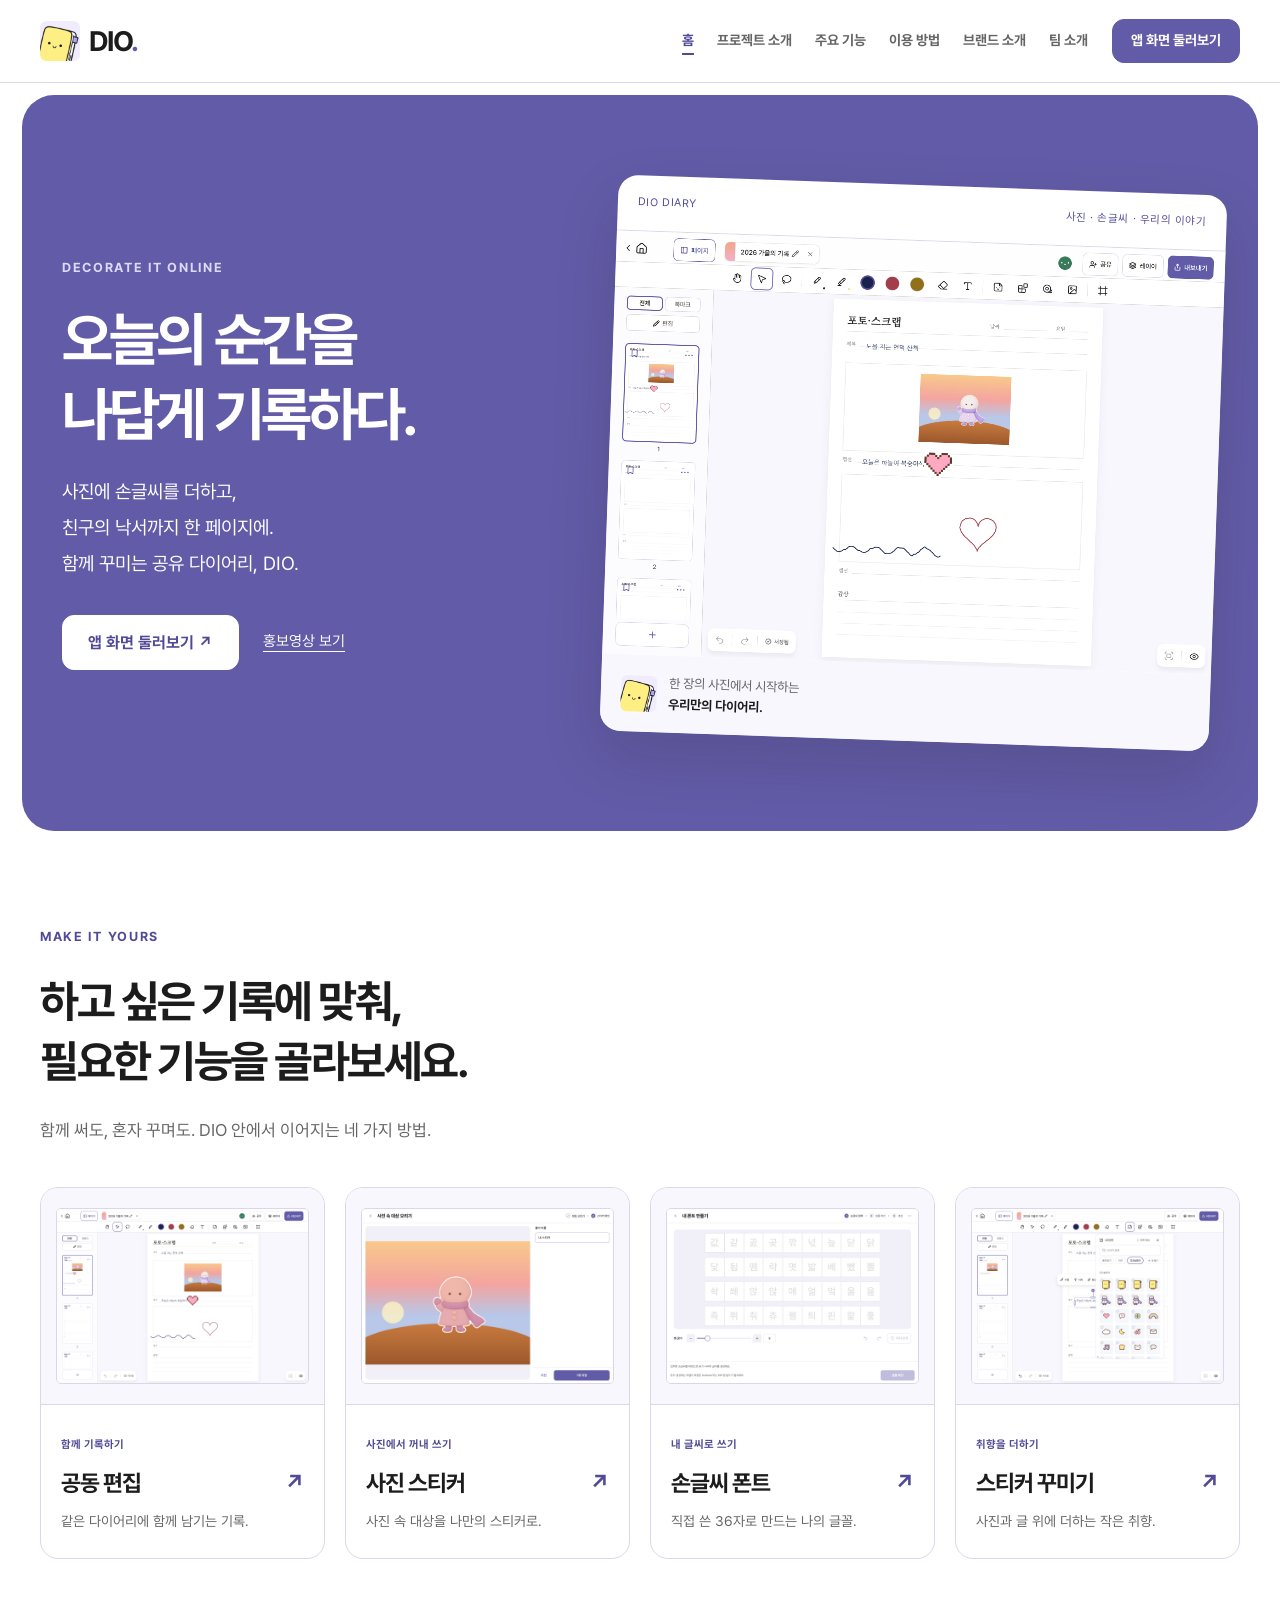
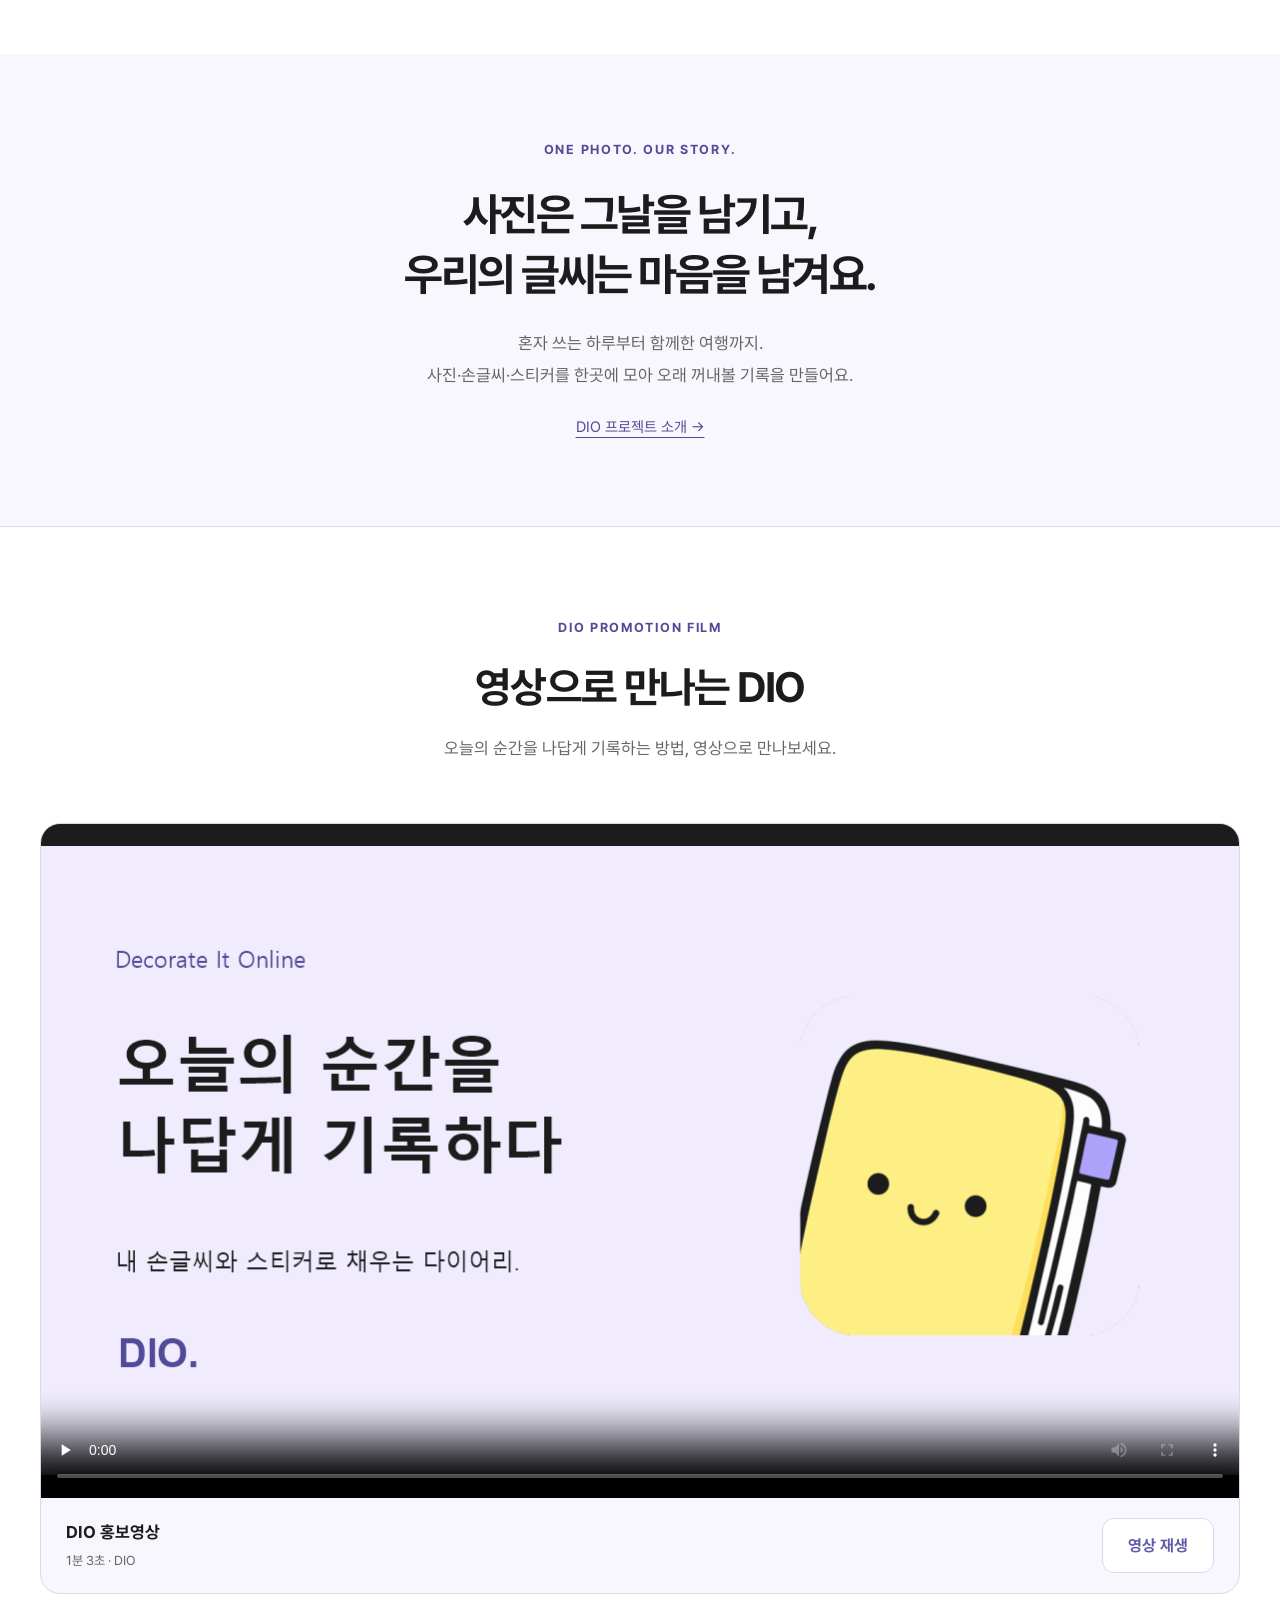
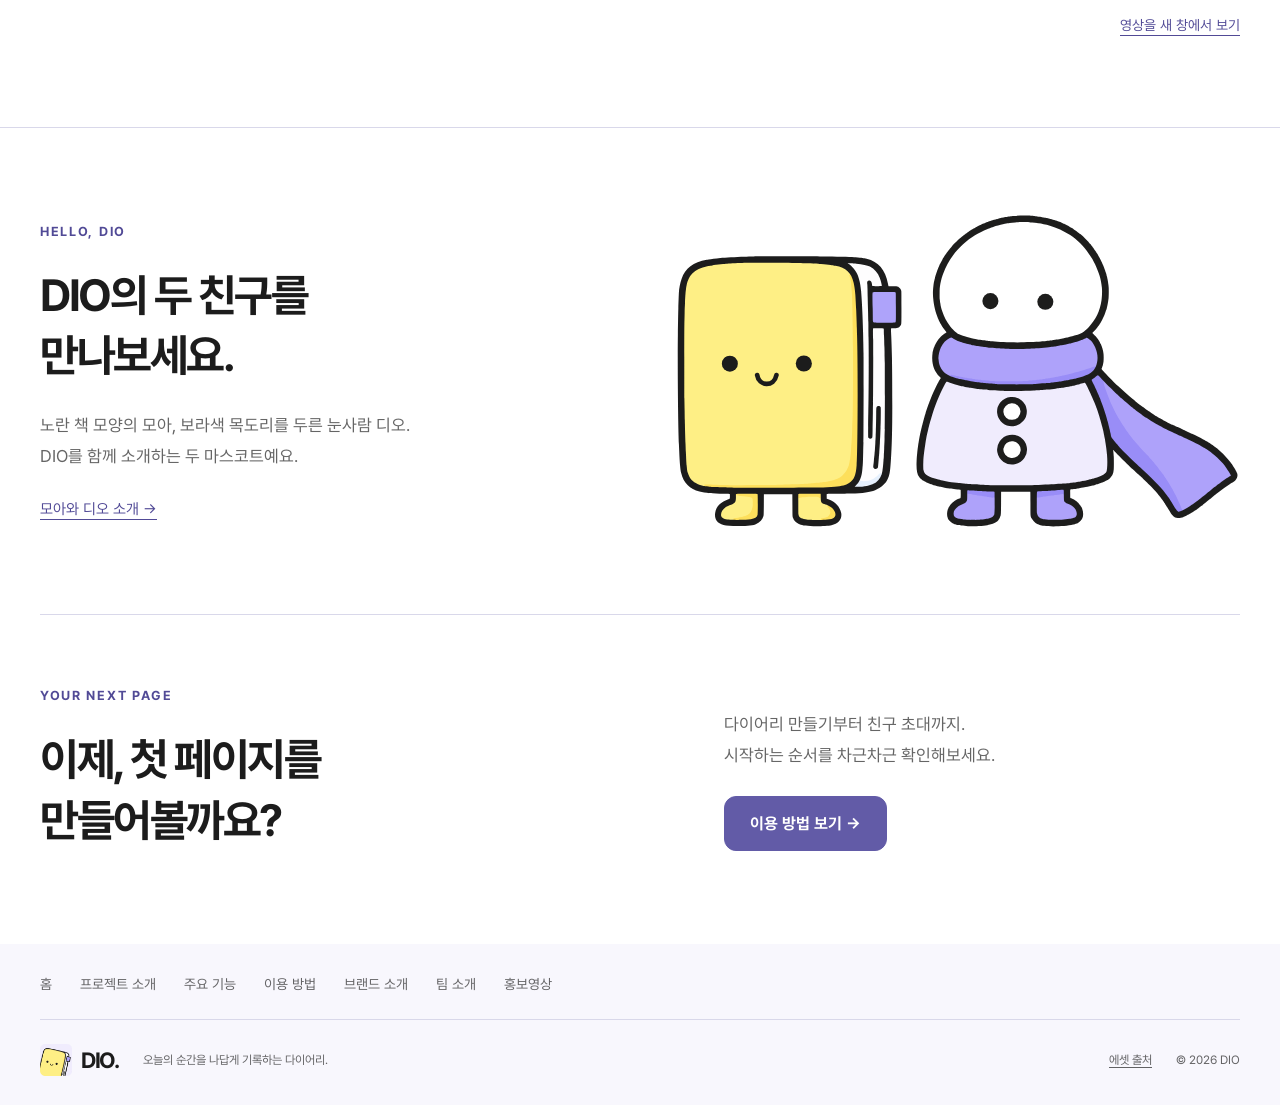
==== commit 69761e87: "feat(fe): 제품 UI 중심으로 홈과 주요 기능 페이지 전면 재구성" ====
--- a/index.html
+++ b/index.html
@@ -15,11 +15,12 @@
   <meta property="og:image:height" content="630">
   <meta name="twitter:card" content="summary_large_image">
   <link rel="icon" href="assets/logo.png" type="image/png">
-  <link rel="stylesheet" href="styles.css?v=5ee580c2cf27"><link rel="stylesheet" href="pages.css?v=b2e9fc889dde">
+  <link rel="stylesheet" href="styles.css?v=5ee580c2cf27"><link rel="stylesheet" href="pages.css?v=396031a4b1b4">
   <link rel="preload" href="assets/fonts/Pretendard-Regular.otf" as="font" type="font/otf" crossorigin>
-  <script src="app.js?v=1053b94e1d09" defer></script>
+  <script src="app.js?v=4b8ee3eadb18" defer></script>
   <link rel="canonical" href="https://seungmin903.github.io/dio-landing/">
 <link rel="stylesheet" href="flow.css?v=a2b165bc5264">
+<link rel="stylesheet" href="product.css?v=dc920ccf9017">
 </head>
 <body data-page="index"><a class="skip-link" href="#main">본문으로 건너뛰기</a><svg class="icon-defs" xmlns="http://www.w3.org/2000/svg" aria-hidden="true"><defs>
     <symbol id="i-pen" viewBox="0 0 24 24"><path d="m15 5 4 4M4 20l4-1L20 7a2.8 2.8 0 0 0-4-4L4 15z"/></symbol>
@@ -30,4 +31,4 @@
     <symbol id="i-check" viewBox="0 0 24 24"><path d="m5 12 4 4L19 6"/></symbol>
     <symbol id="i-close" viewBox="0 0 24 24"><path d="m6 6 12 12M6 18 18 6"/></symbol>
     <symbol id="i-plus" viewBox="0 0 24 24"><path d="M12 5v14M5 12h14"/></symbol>
-  </defs></svg><header class="site-header"><div class="shell header-inner"><a class="brand" href="index.html" aria-label="DIO 처음으로"><img src="assets/logo.png" width="40" height="40" alt=""><span>DIO<span class="brand-dot">.</span></span></a><button class="menu-toggle" type="button" aria-expanded="false" aria-controls="navigation" aria-label="메뉴 열기"><span></span><span></span></button><nav id="navigation" aria-label="주요 메뉴"><a href="index.html" aria-current="page">홈</a><a href="about.html">프로젝트 소개</a><a href="features.html">주요 기능</a><a href="guide.html">이용 방법</a><a href="brand.html">브랜드 소개</a><a href="team.html">팀 소개</a></nav><a class="button button-small header-cta" href="features.html#experience">꾸미기 미리보기</a></div></header><main id="main"><section class="flow-hero shell" id="top" aria-labelledby="hero-title"><p class="eyebrow">DECORATE IT ONLINE</p><h1 id="hero-title">오늘의 순간을<br><span>나답게 기록하다.</span></h1><p class="flow-lead">사진 한 장에 손글씨와 스티커를 더하고,<br>친구와 함께 완성하는 공유 다이어리, DIO.</p><div class="actions"><a class="button" href="#journey">DIO 만나보기 <span aria-hidden="true">↓</span></a><a class="text-link" href="#film">홍보영상 보기 ↗</a></div><div class="flow-hero-image"><div class="flow-window-label"><span><i></i> 우리의 하루를 펼치는 곳</span><span>DIO · 실제 앱 화면</span></div><img src="assets/screenshots/editor.png" width="2360" height="1640" alt="사진과 손글씨, 그림으로 꾸민 DIO 다이어리 편집 화면" fetchpriority="high"></div></section><section class="flow-intro shell" id="journey"><p class="eyebrow">사진에서 시작해, 우리만의 한 페이지로.</p><div><h2>남겨둔 사진을<br>꺼내 쓰고 싶은 기록으로.</h2><p>찍어둔 사진, 문득 떠오른 한마디, 친구의 낙서까지.<br>DIO는 서로 다른 순간들을 한 페이지에 모아요.<br>다이어리를 꾸미는 세 가지 방법을 만나보세요.</p></div><nav class="flow-chapters" aria-label="DIO 기능 둘러보기"><a href="#story-collaboration">함께 기록하기 ↓</a><a href="#story-cutout">사진 오리기 ↓</a><a href="#story-handwriting">손글씨 더하기 ↓</a></nav></section><section class="flow-chapter " id="story-collaboration" aria-labelledby="title-collaboration"><div class="shell flow-chapter-inner"><div class="flow-copy"><p class="eyebrow">함께 쓰는 기록</p><h2 id="title-collaboration">같은 하루도,<br>서로 다른 이야기니까.</h2><p>친구를 초대하고 같은 다이어리를 함께 꾸며요. 사진 위에 글을 쓰고 그림을 더하며 각자의 시선으로 하루를 채울 수 있어요.</p><a class="text-link" href="features.html#collaboration">공동 편집 알아보기 ↗</a></div><figure class="flow-screen"><button type="button" data-screenshot="assets/screenshots/editor.png" data-caption="사진·텍스트·손그림을 배치한 실제 DIO 편집 화면" aria-label="사진·텍스트·손그림을 배치한 실제 DIO 편집 화면 확대"><img src="assets/screenshots/editor.png" width="2360" height="1640" alt="사진·텍스트·손그림을 배치한 실제 DIO 편집 화면" loading="lazy"></button><figcaption>사진·텍스트·손그림을 배치한 실제 DIO 편집 화면<span>눌러서 크게 보기 ↗</span></figcaption></figure></div></section><section class="flow-chapter flow-reverse" id="story-cutout" aria-labelledby="title-cutout"><div class="shell flow-chapter-inner"><div class="flow-copy"><p class="eyebrow">사진이 스티커가 되는 순간</p><h2 id="title-cutout">간직하고 싶은 건<br>사진 속 작은 한 조각.</h2><p>사진에서 원하는 대상을 골라 오려보세요. 함께 먹은 디저트도, 여행에서 만난 풍경도 나만의 스티커가 돼요.</p><a class="text-link" href="features.html#cutout">스티커 만들기 알아보기 ↗</a></div><figure class="flow-screen"><button type="button" data-screenshot="assets/screenshots/cutout.png" data-caption="사진 속 대상을 오려 스티커로 만드는 실제 앱 화면" aria-label="사진 속 대상을 오려 스티커로 만드는 실제 앱 화면 확대"><img src="assets/screenshots/cutout.png" width="2360" height="1640" alt="사진 속 대상을 오려 스티커로 만드는 실제 앱 화면" loading="lazy"></button><figcaption>사진 속 대상을 오려 스티커로 만드는 실제 앱 화면<span>눌러서 크게 보기 ↗</span></figcaption></figure></div></section><section class="flow-chapter " id="story-handwriting" aria-labelledby="title-handwriting"><div class="shell flow-chapter-inner"><div class="flow-copy"><p class="eyebrow">내 손글씨로 남기는 마음</p><h2 id="title-handwriting">익숙한 내 글씨가<br>다이어리의 폰트로.</h2><p>36자를 손으로 쓰면 나만의 폰트를 만들 수 있어요. 키보드로 적은 짧은 문장에도 내 손글씨의 모양을 담아보세요.</p><a class="text-link" href="features.html#handwriting">손글씨 폰트 알아보기 ↗</a></div><figure class="flow-screen"><button type="button" data-screenshot="assets/screenshots/handwriting.png" data-caption="손글씨 폰트를 만들기 위한 실제 36자 입력 화면" aria-label="손글씨 폰트를 만들기 위한 실제 36자 입력 화면 확대"><img src="assets/screenshots/handwriting.png" width="2360" height="1640" alt="손글씨 폰트를 만들기 위한 실제 36자 입력 화면" loading="lazy"></button><figcaption>손글씨 폰트를 만들기 위한 실제 36자 입력 화면<span>눌러서 크게 보기 ↗</span></figcaption></figure></div></section><section class="flow-motion"><div class="shell flow-motion-inner"><div><p class="eyebrow">작은 움직임, 더 생생한 기록</p><h2>움직이는 스티커로<br>한 페이지를 더 즐겁게.</h2><p>가만히 있는 사진에 작은 움직임을 더해보세요.<br>동적 스티커와 꾸미기 도구는 기능 소개에서 직접 살펴볼 수 있어요.</p><a class="text-link" href="features.html#motion">움직이는 스티커 보기 ↗</a></div><div class="flow-sticker"><img src="assets/sailboat-still.png" width="288" height="288" alt="노란 돛이 달린 배 모양의 동적 스티커 첫 장면" loading="lazy"><span>나의 페이지에, 작은 움직임.</span></div></div></section><section class="section film-section" id="film" aria-labelledby="film-title"><div class="shell"><div class="section-heading centered"><p class="eyebrow">DIO PROMOTION FILM</p><h2 id="film-title">영상으로 만나는 DIO</h2><p>오늘의 순간을 나답게 기록하는 방법, 영상으로 만나보세요.</p></div><figure class="film-frame"><video id="promo-video" controls playsinline preload="none" poster="assets/social-card.png?v=520b40f748ad" aria-label="DIO 홍보영상"><source src="assets/video/dio-promo.mp4" type="video/mp4">이 브라우저에서는 영상을 재생할 수 없어요. 아래 링크로 영상을 열어주세요.</video><figcaption><div><strong>DIO 홍보영상</strong><span>1분 3초 · DIO</span></div><button class="button button-outline" id="promo-toggle" type="button" aria-controls="promo-video">영상 재생</button></figcaption></figure><div class="film-links"><p id="promo-status" role="status" aria-live="polite"></p><a class="text-link" href="assets/video/dio-promo.mp4" target="_blank" rel="noopener noreferrer">영상을 새 창에서 보기<span class="sr-only"> (새 창)</span></a></div></div></section><section class="flow-faq shell"><div><p class="eyebrow">궁금한 점이 있나요?</p><h2>시작하기 전에.</h2><a class="text-link" href="guide.html">이용 방법 자세히 보기 ↗</a></div><div><details><summary>혼자서도 다이어리를 쓸 수 있나요?</summary><p>네. 개인 다이어리로 기록할 수 있고, 친구를 초대해 같은 다이어리를 함께 편집할 수도 있어요.</p></details><details><summary>사진을 직접 스티커로 만들 수 있나요?</summary><p>사진 속 원하는 대상을 골라 오린 뒤 스티커로 저장하고 페이지에 붙일 수 있어요.</p></details><details><summary>이 페이지에서 앱을 사용할 수 있나요?</summary><p>이곳은 DIO 프로젝트 소개 사이트예요. 주요 기능 페이지의 꾸미기 미리보기로 편집 방식을 살펴볼 수 있어요.</p></details></div></section><section class="flow-final"><div class="shell"><img src="assets/friends.svg" width="180" height="120" alt="노란 캐릭터 모아와 눈사람 캐릭터 디오" loading="lazy"><p class="eyebrow">ONE PHOTO. OUR STORY.</p><h2>다음 페이지는,<br>당신의 이야기로.</h2><p>꾸미기 도구를 미리 살펴보고 첫 기록을 준비해보세요.</p><div class="actions"><a class="button" href="features.html#experience">꾸미기 미리보기 ↗</a><a class="text-link" href="guide.html">첫 다이어리 만드는 방법</a></div></div></section></main><footer class="site-footer"><div class="shell"><div class="footer-pages" aria-label="사이트 페이지"><a href="index.html">홈</a><a href="about.html">프로젝트 소개</a><a href="features.html">주요 기능</a><a href="guide.html">이용 방법</a><a href="brand.html">브랜드 소개</a><a href="team.html">팀 소개</a><a href="index.html#film">홍보영상</a></div><div class="footer-inner"><a class="brand" href="index.html"><img src="assets/logo.png" width="32" height="32" alt=""><span>DIO.</span></a><p>오늘의 순간을 나답게 기록하는 다이어리.</p><a href="credits.html">에셋 출처</a><span>© <span id="year">2026</span> DIO</span></div></div></footer><dialog id="screenshot-dialog" aria-labelledby="screenshot-caption"><div class="dialog-toolbar"><p id="screenshot-caption"></p><button class="icon-button" id="close-dialog" type="button" aria-label="확대 화면 닫기"><svg class="icon"><use href="#i-close"/></svg></button></div><img id="screenshot-image" alt=""></dialog></body></html>+  </defs></svg><header class="site-header"><div class="shell header-inner"><a class="brand" href="index.html" aria-label="DIO 처음으로"><img src="assets/logo.png" width="40" height="40" alt=""><span>DIO<span class="brand-dot">.</span></span></a><button class="menu-toggle" type="button" aria-expanded="false" aria-controls="navigation" aria-label="메뉴 열기"><span></span><span></span></button><nav id="navigation" aria-label="주요 메뉴"><a href="index.html" aria-current="page">홈</a><a href="about.html">프로젝트 소개</a><a href="features.html">주요 기능</a><a href="guide.html">이용 방법</a><a href="brand.html">브랜드 소개</a><a href="team.html">팀 소개</a></nav><a class="button button-small header-cta" href="features.html#experience">앱 화면 둘러보기</a></div></header><main id="main"><section class="product-home-hero"><div class="shell product-home-hero-inner"><div><p class="eyebrow">DECORATE IT ONLINE</p><h1>오늘의 순간을<br>나답게 기록하다.</h1><p>사진에 손글씨를 더하고,<br>친구의 낙서까지 한 페이지에.<br>함께 꾸미는 공유 다이어리, DIO.</p><div class="actions"><a class="button" href="features.html#experience">앱 화면 둘러보기 ↗</a><a class="text-link" href="#film">홍보영상 보기</a></div></div><div class="product-hero-art"><div class="product-hero-caption"><span>DIO DIARY</span><span>사진 · 손글씨 · 우리의 이야기</span></div><img src="assets/screenshots/editor.png" width="2360" height="1640" alt="사진과 손그림으로 완성한 실제 DIO 다이어리 편집 화면" fetchpriority="high"><div class="product-hero-foot"><img src="assets/logo.png" width="36" height="36" alt=""><span>한 장의 사진에서 시작하는<br><strong>우리만의 다이어리.</strong></span></div></div></div></section><section class="product-overview shell" id="journey"><div class="product-section-title"><p class="eyebrow">MAKE IT YOURS</p><h2>하고 싶은 기록에 맞춰,<br>필요한 기능을 골라보세요.</h2><p>함께 써도, 혼자 꾸며도. DIO 안에서 이어지는 네 가지 방법.</p></div><div class="product-overview-grid"><a class="product-overview-card" href="features.html#collaboration"><div class="product-card-image"><img src="assets/screenshots/editor.png" width="2360" height="1640" alt="사진과 텍스트, 손그림으로 꾸민 실제 DIO 편집 화면" loading="lazy"></div><div><span class="eyebrow">함께 기록하기</span><h3>공동 편집 <span aria-hidden="true">↗</span></h3><p>같은 다이어리에 함께 남기는 기록.</p></div></a><a class="product-overview-card" href="features.html#cutout"><div class="product-card-image"><img src="assets/screenshots/cutout.png" width="2360" height="1640" alt="사진 속 대상을 선택해 스티커로 저장하는 실제 DIO 화면" loading="lazy"></div><div><span class="eyebrow">사진에서 꺼내 쓰기</span><h3>사진 스티커 <span aria-hidden="true">↗</span></h3><p>사진 속 대상을 나만의 스티커로.</p></div></a><a class="product-overview-card" href="features.html#handwriting"><div class="product-card-image"><img src="assets/screenshots/handwriting.png" width="2360" height="1640" alt="36개의 글자를 입력하는 실제 DIO 손글씨 폰트 제작 화면" loading="lazy"></div><div><span class="eyebrow">내 글씨로 쓰기</span><h3>손글씨 폰트 <span aria-hidden="true">↗</span></h3><p>직접 쓴 36자로 만드는 나의 글꼴.</p></div></a><a class="product-overview-card" href="features.html#motion"><div class="product-card-image"><img src="assets/screenshots/stickers.png" width="2360" height="1640" alt="모아와 디오 스티커 목록이 열린 실제 DIO 편집 화면" loading="lazy"></div><div><span class="eyebrow">취향을 더하기</span><h3>스티커 꾸미기 <span aria-hidden="true">↗</span></h3><p>사진과 글 위에 더하는 작은 취향.</p></div></a></div></section><section class="product-statement"><div class="shell"><p class="eyebrow">ONE PHOTO. OUR STORY.</p><h2>사진은 그날을 남기고,<br>우리의 글씨는 마음을 남겨요.</h2><p>혼자 쓰는 하루부터 함께한 여행까지.<br>사진·손글씨·스티커를 한곳에 모아 오래 꺼내볼 기록을 만들어요.</p><a class="text-link" href="about.html">DIO 프로젝트 소개 →</a></div></section><section class="section film-section" id="film" aria-labelledby="film-title"><div class="shell"><div class="section-heading centered"><p class="eyebrow">DIO PROMOTION FILM</p><h2 id="film-title">영상으로 만나는 DIO</h2><p>오늘의 순간을 나답게 기록하는 방법, 영상으로 만나보세요.</p></div><figure class="film-frame"><video id="promo-video" controls playsinline preload="none" poster="assets/social-card.png?v=520b40f748ad" aria-label="DIO 홍보영상"><source src="assets/video/dio-promo.mp4" type="video/mp4">이 브라우저에서는 영상을 재생할 수 없어요. 아래 링크로 영상을 열어주세요.</video><figcaption><div><strong>DIO 홍보영상</strong><span>1분 3초 · DIO</span></div><button class="button button-outline" id="promo-toggle" type="button" aria-controls="promo-video">영상 재생</button></figcaption></figure><div class="film-links"><p id="promo-status" role="status" aria-live="polite"></p><a class="text-link" href="assets/video/dio-promo.mp4" target="_blank" rel="noopener noreferrer">영상을 새 창에서 보기<span class="sr-only"> (새 창)</span></a></div></div></section><section class="product-people shell"><div><p class="eyebrow">HELLO, DIO</p><h2>DIO의 두 친구를<br>만나보세요.</h2><p>노란 책 모양의 모아, 보라색 목도리를 두른 눈사람 디오.<br>DIO를 함께 소개하는 두 마스코트예요.</p><a class="text-link" href="brand.html#story">모아와 디오 소개 →</a></div><img src="assets/friends.svg" width="620" height="347" alt="노란 캐릭터 모아와 눈사람 캐릭터 디오" loading="lazy"></section><section class="product-end shell"><div><p class="eyebrow">YOUR NEXT PAGE</p><h2>이제, 첫 페이지를<br>만들어볼까요?</h2></div><div><p>다이어리 만들기부터 친구 초대까지.<br>시작하는 순서를 차근차근 확인해보세요.</p><a class="button" href="guide.html">이용 방법 보기 →</a></div></section></main><footer class="site-footer"><div class="shell"><div class="footer-pages" aria-label="사이트 페이지"><a href="index.html">홈</a><a href="about.html">프로젝트 소개</a><a href="features.html">주요 기능</a><a href="guide.html">이용 방법</a><a href="brand.html">브랜드 소개</a><a href="team.html">팀 소개</a><a href="index.html#film">홍보영상</a></div><div class="footer-inner"><a class="brand" href="index.html"><img src="assets/logo.png" width="32" height="32" alt=""><span>DIO.</span></a><p>오늘의 순간을 나답게 기록하는 다이어리.</p><a href="credits.html">에셋 출처</a><span>© <span id="year">2026</span> DIO</span></div></div></footer><dialog id="screenshot-dialog" aria-labelledby="screenshot-caption"><div class="dialog-toolbar"><p id="screenshot-caption"></p><button class="icon-button" id="close-dialog" type="button" aria-label="확대 화면 닫기"><svg class="icon"><use href="#i-close"/></svg></button></div><img id="screenshot-image" alt=""></dialog></body></html>
--- a/pages.css
+++ b/pages.css
@@ -12,3 +12,5 @@
 @media(max-width:800px){.member-portrait{border-radius:12px;margin-bottom:20px}.member-portrait-initial .member-initial{width:65px;height:65px;font-size:30px}}
 
 .mascot-descriptions{margin:28px 0}.mascot-descriptions>div{padding:20px 0;border-top:1px solid var(--line)}.mascot-descriptions dt{font-size:23px;font-weight:700;color:var(--ink)}.mascot-descriptions dt span{font-size:12px;letter-spacing:.08em;color:var(--primary-text);margin-left:9px}.mascot-descriptions dd{margin:10px 0 0;color:var(--muted);font-size:16px;line-height:1.85}
+
+.mascot-intro{padding-bottom:45px}.mascot-intro>p:last-child{color:var(--muted);margin-top:22px}.mascot-profile{padding:70px 0;border-top:1px solid var(--line);scroll-margin-top:90px}.mascot-profile-inner{display:grid;grid-template-columns:1fr 1fr;gap:80px;align-items:center}.mascot-portrait{display:grid;place-items:center;min-height:420px;border-radius:28px}.moa-portrait{background:#FFFBE6}.dio-portrait{background:var(--lavender)}.mascot-portrait img{width:auto;max-width:90%;height:360px;object-fit:contain}.mascot-profile-copy h2{font-size:64px;letter-spacing:-.05em;margin:16px 0 25px}.mascot-profile-copy h2 span{font-size:16px;letter-spacing:.12em;color:var(--primary-text);vertical-align:middle;margin-left:12px}.mascot-profile-copy p{font-size:17px;color:var(--muted);line-height:1.9;max-width:430px}.mascot-profile-copy .mascot-intro-line{font-size:23px;font-weight:700;color:var(--ink);margin-bottom:16px}.mascot-profile-copy .text-link{display:inline-block;margin-top:28px}.dio-profile .mascot-portrait{order:2}@media(max-width:800px){.mascot-profile{padding:45px 0}.mascot-profile-inner{grid-template-columns:1fr;gap:30px}.mascot-portrait{min-height:310px;border-radius:20px}.mascot-portrait img{height:275px}.mascot-profile-copy h2{font-size:46px}.mascot-profile-copy .mascot-intro-line{font-size:20px}.mascot-profile-copy p{font-size:16px}.dio-profile .mascot-portrait{order:0}}
--- a/product.css
+++ b/product.css
@@ -0,0 +1,6 @@
+/* Product-first DIO website: real app screens, no simulated editing controls. */
+body{background:#fff}.site-header{background:#fff;border-bottom:1px solid var(--line)}.site-header .brand{letter-spacing:-.055em}.site-header nav a{font-size:14px}.button{border-radius:12px}.page-hero{padding-top:55px;padding-bottom:65px}.page-hero h1{letter-spacing:-.055em}.site-footer{background:var(--bg)}.section{padding-top:90px;padding-bottom:90px}.product-home-hero{margin:12px 22px 0;border-radius:32px;background:var(--strong);color:#fff;overflow:hidden}.product-home-hero-inner{display:grid;grid-template-columns:.95fr 1.2fr;gap:65px;align-items:center;padding-top:90px;padding-bottom:90px}.product-home-hero .eyebrow{color:var(--lavender)}.product-home-hero h1{font-size:clamp(42px,4.6vw,64px);letter-spacing:-.065em;line-height:1.27;margin:23px 0}.product-home-hero p:not(.eyebrow){color:#fff;font-size:19px;line-height:1.9}.product-home-hero .actions{margin-top:32px;gap:24px;flex-wrap:wrap}.product-home-hero .button{background:#fff;color:var(--primary-text);border-color:#fff}.product-home-hero .text-link{color:#fff}.product-hero-art{background:#fff;border-radius:20px;overflow:hidden;box-shadow:0 25px 60px #1c1c1c25;transform:rotate(2deg)}.product-hero-art>img{width:100%;height:auto;display:block}.product-hero-caption{display:flex;justify-content:space-between;gap:15px;padding:18px 20px;font-size:11px;color:var(--primary-text);border-bottom:1px solid var(--line);letter-spacing:.05em}.product-hero-foot{display:flex;align-items:center;gap:12px;padding:18px 20px;background:var(--bg);color:var(--muted);font-size:13px;line-height:1.6}.product-hero-foot strong{color:var(--ink)}.product-section-title{margin-bottom:40px}.product-section-title h2,.product-statement h2,.product-people h2,.product-end h2{font-size:clamp(32px,3.5vw,48px);line-height:1.35;letter-spacing:-.055em;margin:18px 0 24px}.product-section-title>p:last-child,.product-statement p:not(.eyebrow),.product-people p:not(.eyebrow),.product-end p:not(.eyebrow){font-size:17px;color:var(--muted);line-height:1.85}.product-overview{padding-top:95px;padding-bottom:95px}.product-overview-grid{display:grid;grid-template-columns:repeat(4,1fr);gap:20px}.product-overview-card{border:1px solid var(--line);border-radius:18px;overflow:hidden;transition:box-shadow .2s,transform .2s;background:white}.product-overview-card:hover{transform:translateY(-5px);box-shadow:0 14px 30px #625ba710}.product-card-image{padding:20px 15px;background:var(--bg);border-bottom:1px solid var(--line)}.product-card-image img{display:block;width:100%;height:auto;border:1px solid var(--line);border-radius:5px}.product-overview-card>div:last-child{padding:24px 20px}.product-overview-card .eyebrow{font-size:11px;letter-spacing:0}.product-overview-card h3{font-size:23px;margin:12px 0}.product-overview-card h3 span{float:right;color:var(--primary-text)}.product-overview-card p{font-size:14px;line-height:1.8;color:var(--muted)}.product-statement{padding:85px 0;background:var(--bg);text-align:center}.product-statement .text-link,.product-people .text-link{display:inline-block;margin-top:24px}.product-people{padding-top:85px;padding-bottom:85px;display:grid;grid-template-columns:1fr 1fr;align-items:center;gap:70px}.product-people>img{display:block;width:100%;height:auto;max-height:320px;object-fit:contain}.product-end{display:grid;grid-template-columns:1.2fr 1fr;gap:65px;align-items:center;padding-top:70px;padding-bottom:70px;border-top:1px solid var(--line)}.product-end .button{margin-top:24px}.product-heading{text-align:center;padding-top:35px;padding-bottom:45px}.product-heading .breadcrumb{text-align:left;justify-content:flex-start;margin-bottom:45px}.product-heading h1{font-size:clamp(40px,4.8vw,64px);line-height:1.28;letter-spacing:-.06em;margin:20px 0 25px}.product-heading h1 span{color:var(--strong)}.product-heading>p:last-child{font-size:18px;line-height:1.9;color:var(--muted)}.product-gallery{scroll-margin-top:105px;padding-bottom:85px}.product-selector{display:flex;justify-content:center;gap:10px;flex-wrap:wrap;margin-bottom:28px}.product-selector button{display:inline-flex;align-items:center;justify-content:center;gap:10px;min-height:50px;padding:12px 22px;border:1px solid var(--line);background:white;border-radius:12px;color:var(--muted);font:inherit;font-size:15px;font-weight:700;cursor:pointer}.product-selector button .icon{width:19px;height:19px}.product-selector button[aria-pressed=true]{color:#fff;background:var(--strong);border-color:var(--strong)}.product-panels{background:var(--bg);border:1px solid var(--line);border-radius:24px;overflow:hidden}.product-panel{display:grid;grid-template-columns:.8fr 1.4fr;align-items:center;gap:45px;padding:45px;scroll-margin-top:100px}.product-panel[hidden]{display:none}.product-panel-copy h2{font-size:clamp(28px,2.7vw,37px);line-height:1.4;letter-spacing:-.05em;margin:17px 0 20px}.product-panel-copy>p:not(.eyebrow){color:var(--muted);font-size:16px;line-height:1.85}.product-panel-copy ul{list-style:none;padding:0;margin:25px 0}.product-panel-copy li{font-size:14px;line-height:1.8;padding:7px 0;border-bottom:1px solid var(--line)}.product-panel-copy li:before{content:'✓';color:var(--primary-text);margin-right:10px}.product-panel-copy .product-ui-note{font-size:12px!important;color:var(--primary-text)!important}.product-screen{margin:0;min-width:0}.product-screen button{padding:0;width:100%;background:white;border:1px solid var(--line);border-radius:12px;overflow:hidden;cursor:zoom-in;box-shadow:0 15px 35px #625ba710}.product-screen img{width:100%;height:auto;display:block}.product-screen button>span{display:block;text-align:right;padding:12px 15px;color:var(--primary-text);font:inherit;font-size:12px;border-top:1px solid var(--line)}.product-screen figcaption,.product-gallery-note{font-size:12px;line-height:1.7;color:var(--muted);margin-top:16px}.product-gallery-note{text-align:center;margin-top:20px}.product-workflow{background:var(--bg);padding:75px 0}.product-steps{display:grid;grid-template-columns:repeat(3,1fr);gap:45px}.product-steps article{padding-top:20px;border-top:1px solid var(--line)}.product-steps article>span{display:block;font-size:13px;font-weight:700;color:var(--primary-text);margin-bottom:22px}.product-steps h3{font-size:23px;letter-spacing:-.03em;margin-bottom:15px}.product-steps p{font-size:16px;line-height:1.85;color:var(--muted)}.mascot-profile{background:#fff}.mascot-intro{padding-bottom:45px}.film-frame{box-shadow:none}.film-section{border-top:1px solid var(--line)}
+@media(max-width:1100px){.product-home-hero-inner{gap:35px}.product-home-hero h1{font-size:48px}.product-overview-grid{grid-template-columns:repeat(2,1fr)}.product-panel{gap:28px;padding:30px}.product-panel-copy h2{font-size:30px}}
+@media(max-width:800px){.section{padding-top:60px;padding-bottom:60px}.page-hero{padding-top:30px;padding-bottom:45px}.product-home-hero{margin:8px 10px 0;border-radius:22px}.product-home-hero-inner{grid-template-columns:1fr;padding-top:46px;padding-bottom:38px;gap:38px}.product-home-hero h1{font-size:clamp(36px,9vw,50px)}.product-home-hero p:not(.eyebrow){font-size:16px}.product-home-hero .actions{gap:20px;margin-top:25px}.product-hero-art{transform:none;border-radius:13px}.product-hero-caption{font-size:9px;padding:12px}.product-hero-foot{padding:12px;font-size:12px}.product-overview{padding-top:60px;padding-bottom:60px}.product-section-title h2,.product-statement h2,.product-people h2,.product-end h2{font-size:31px}.product-section-title>p:last-child,.product-statement p:not(.eyebrow),.product-people p:not(.eyebrow),.product-end p:not(.eyebrow){font-size:16px}.product-overview-grid{gap:12px}.product-card-image{padding:12px 9px}.product-overview-card>div:last-child{padding:17px 13px}.product-overview-card h3{font-size:19px}.product-overview-card p{font-size:13px}.product-overview-card .eyebrow{font-size:10px}.product-overview-card{border-radius:12px}.product-statement{padding:55px 0}.product-people{padding-top:55px;padding-bottom:55px;grid-template-columns:1fr;gap:35px}.product-people>img{max-height:230px}.product-end{grid-template-columns:1fr;gap:10px;padding-top:45px;padding-bottom:50px}.product-end h2{margin-bottom:12px}.product-heading{padding-top:25px;padding-bottom:30px}.product-heading .breadcrumb{margin-bottom:35px}.product-heading h1{font-size:clamp(30px,7.8vw,42px)}.product-heading>p:last-child{font-size:16px}.product-selector{display:grid;grid-template-columns:1fr 1fr;gap:8px;margin-bottom:16px}.product-selector button{font-size:13px;padding:11px 8px;gap:8px;min-height:46px}.product-selector button .icon{width:17px;height:17px}.product-panel{grid-template-columns:1fr;padding:25px 20px;gap:25px}.product-panels{border-radius:17px}.product-panel-copy h2{font-size:30px}.product-panel-copy ul{margin:20px 0}.product-panel-copy .product-ui-note{margin:0}.product-screen button>span{font-size:11px;padding:10px 12px}.product-screen figcaption{font-size:11px}.product-gallery{padding-bottom:50px}.product-gallery-note{font-size:11px;text-align:left}.product-workflow{padding:50px 0}.product-steps{grid-template-columns:1fr;gap:25px}.product-steps article>span{margin-bottom:12px}.product-steps h3{font-size:22px}.product-section-title{margin-bottom:30px}}
+@media(max-width:360px){.product-overview-grid{grid-template-columns:1fr}.product-home-hero h1{font-size:34px}.product-heading h1{font-size:28px}}
+@media(prefers-reduced-motion:reduce){.product-overview-card{transition:none}.product-overview-card:hover{transform:none}}
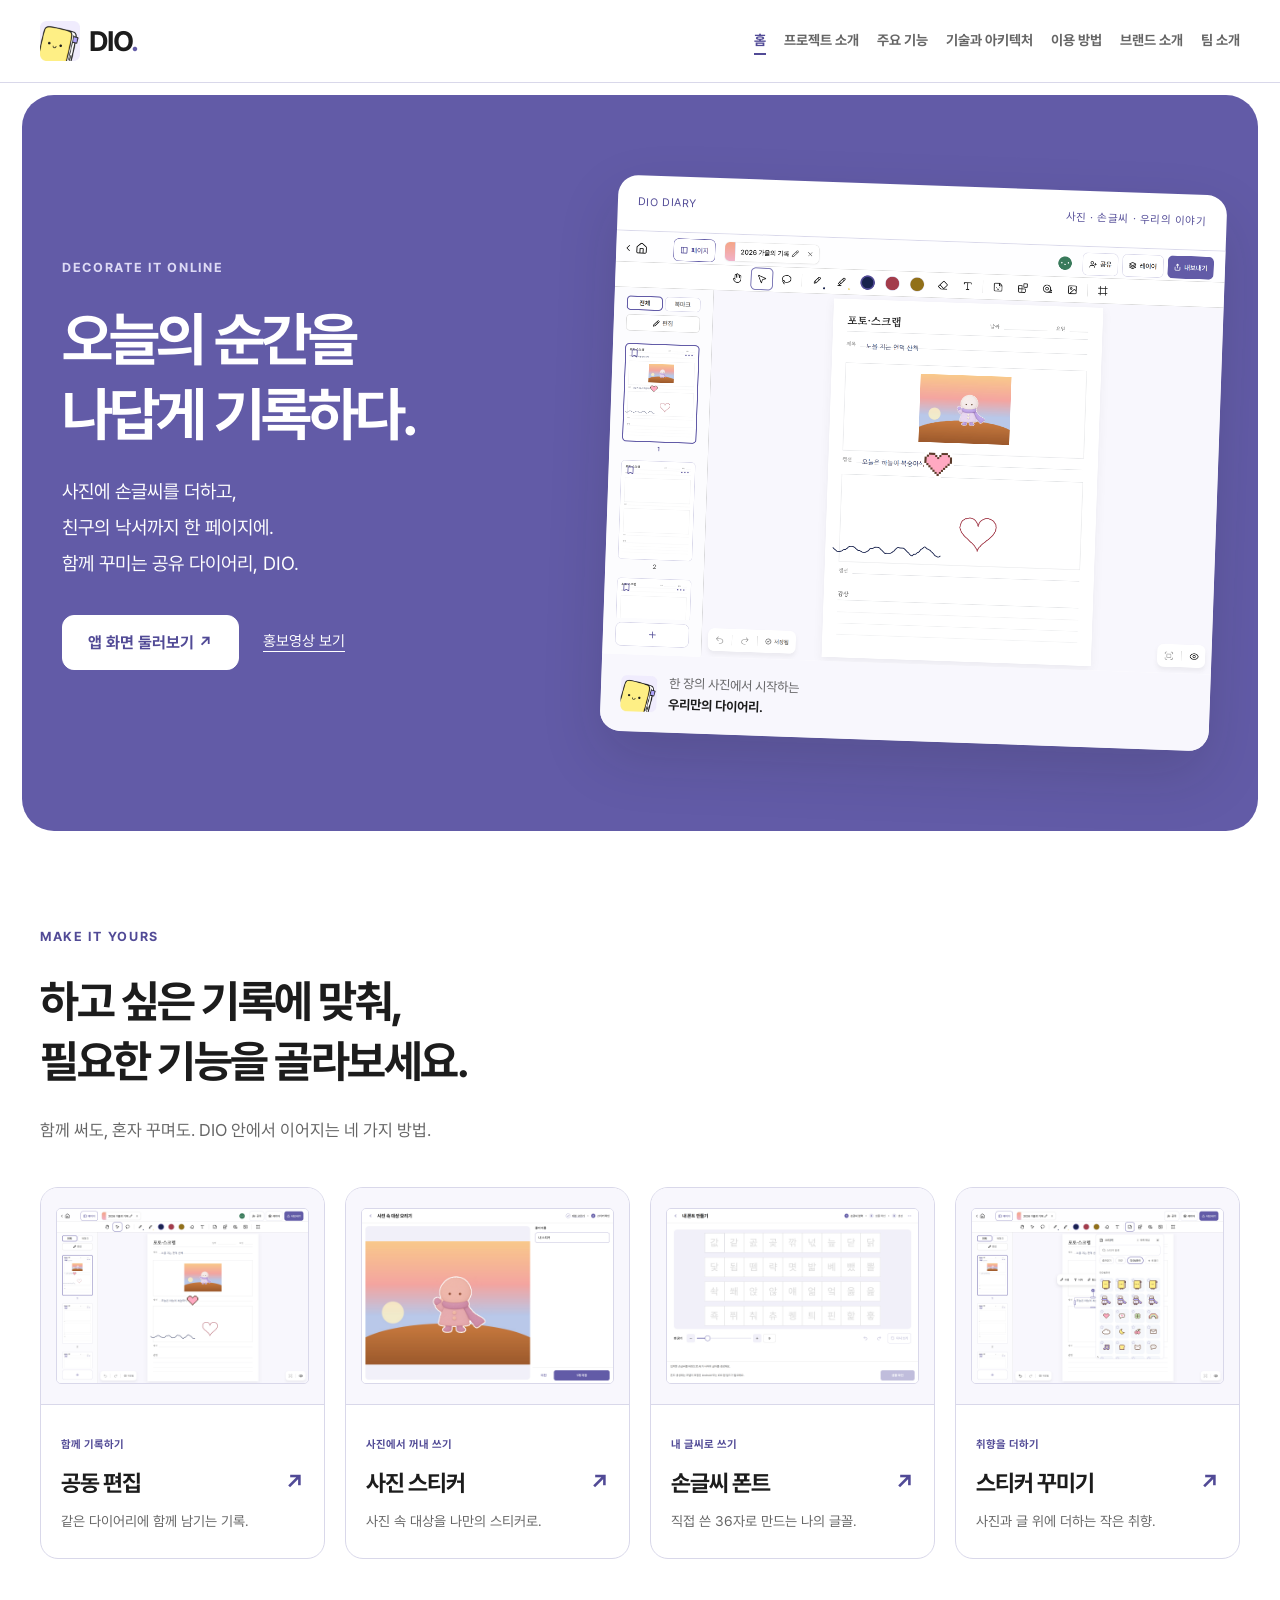
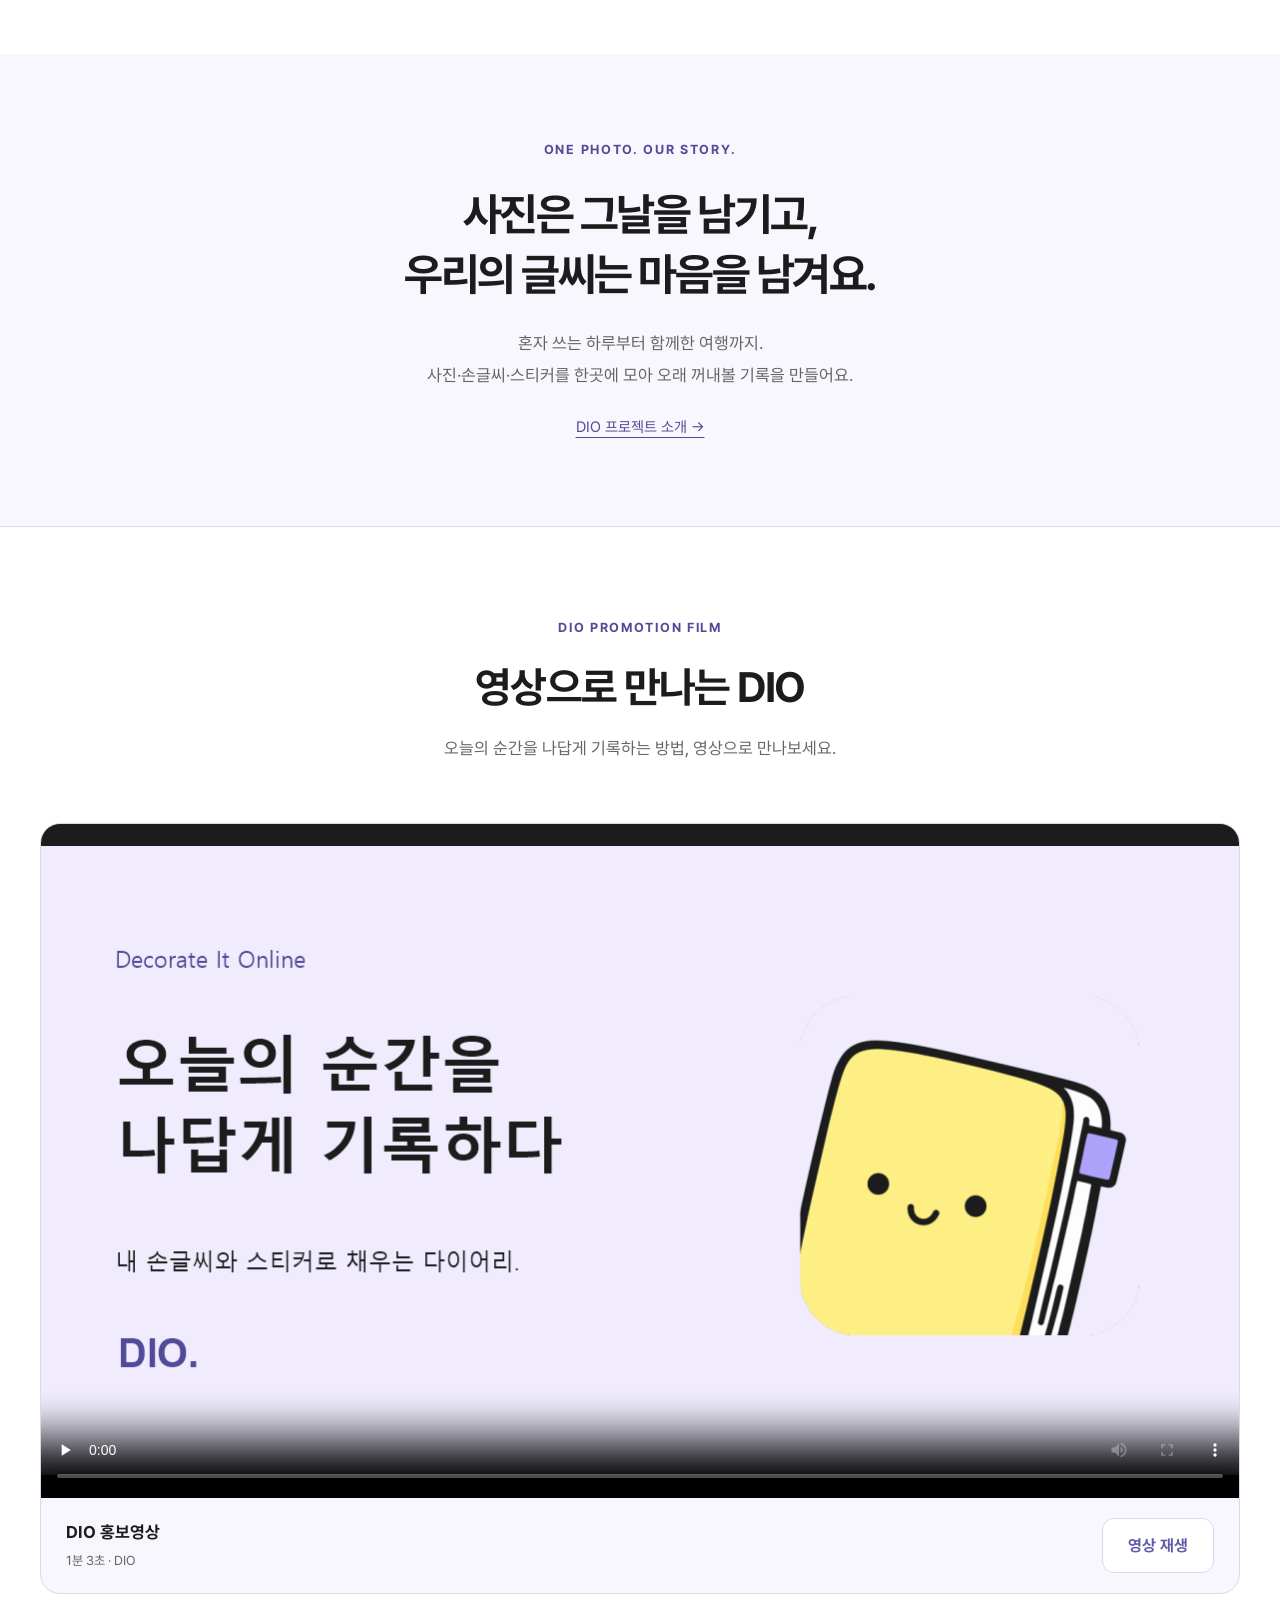
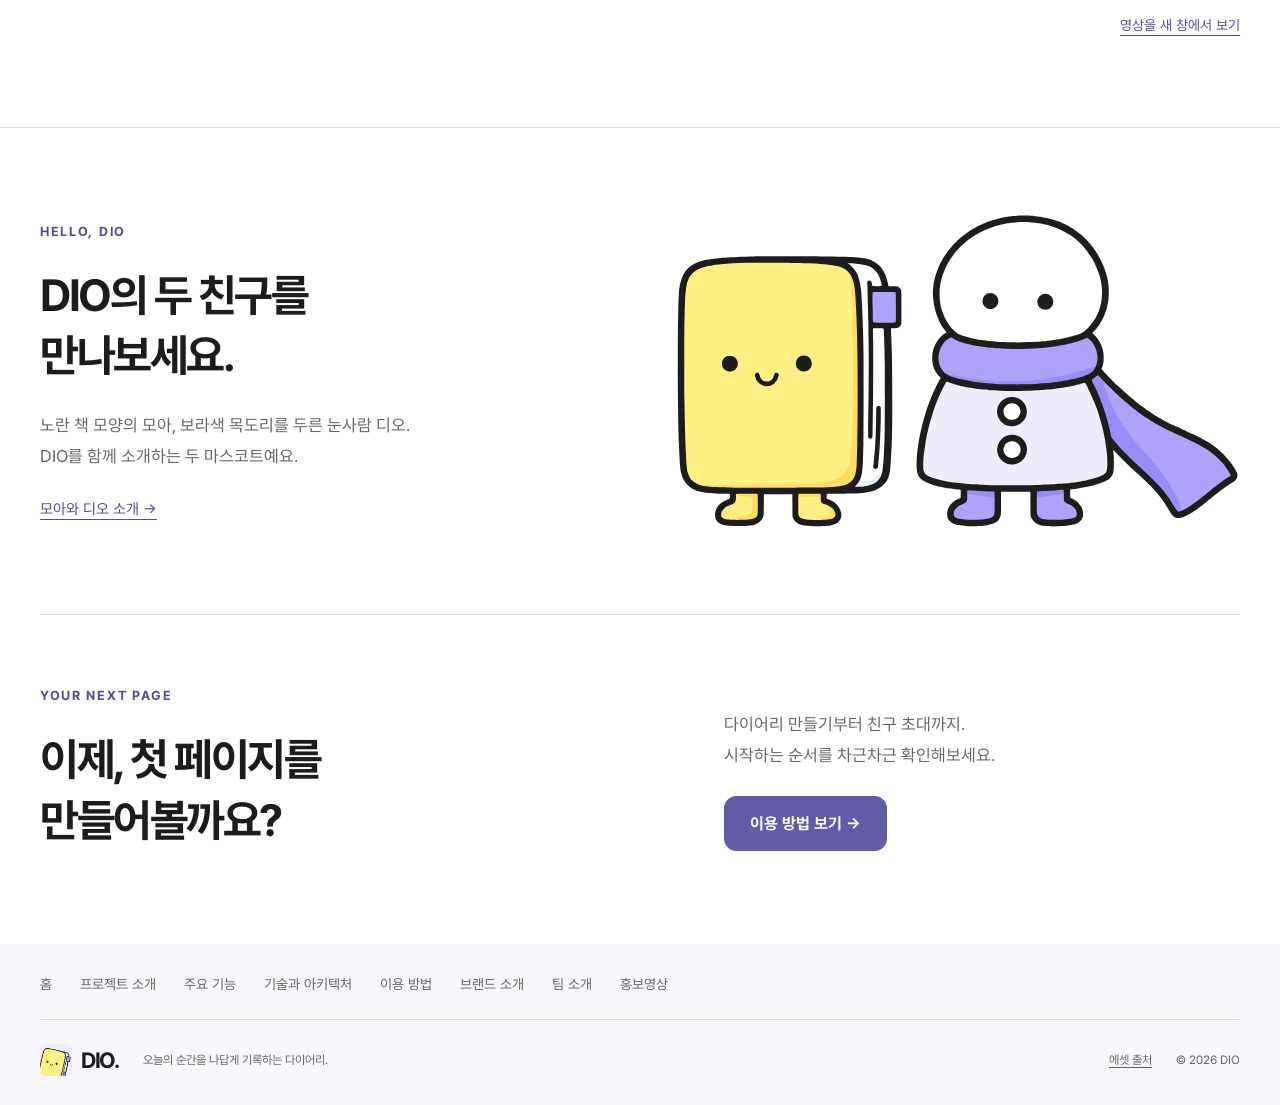
==== commit 21f95c54: "feat(fe): 기술 스택과 시스템 아키텍처 소개 페이지 추가" ====
--- a/index.html
+++ b/index.html
@@ -20,7 +20,7 @@
   <script src="app.js?v=4b8ee3eadb18" defer></script>
   <link rel="canonical" href="https://seungmin903.github.io/dio-landing/">
 <link rel="stylesheet" href="flow.css?v=a2b165bc5264">
-<link rel="stylesheet" href="product.css?v=dc920ccf9017">
+<link rel="stylesheet" href="product.css?v=f1b2b81cab3a">
 </head>
 <body data-page="index"><a class="skip-link" href="#main">본문으로 건너뛰기</a><svg class="icon-defs" xmlns="http://www.w3.org/2000/svg" aria-hidden="true"><defs>
     <symbol id="i-pen" viewBox="0 0 24 24"><path d="m15 5 4 4M4 20l4-1L20 7a2.8 2.8 0 0 0-4-4L4 15z"/></symbol>
@@ -31,4 +31,4 @@
     <symbol id="i-check" viewBox="0 0 24 24"><path d="m5 12 4 4L19 6"/></symbol>
     <symbol id="i-close" viewBox="0 0 24 24"><path d="m6 6 12 12M6 18 18 6"/></symbol>
     <symbol id="i-plus" viewBox="0 0 24 24"><path d="M12 5v14M5 12h14"/></symbol>
-  </defs></svg><header class="site-header"><div class="shell header-inner"><a class="brand" href="index.html" aria-label="DIO 처음으로"><img src="assets/logo.png" width="40" height="40" alt=""><span>DIO<span class="brand-dot">.</span></span></a><button class="menu-toggle" type="button" aria-expanded="false" aria-controls="navigation" aria-label="메뉴 열기"><span></span><span></span></button><nav id="navigation" aria-label="주요 메뉴"><a href="index.html" aria-current="page">홈</a><a href="about.html">프로젝트 소개</a><a href="features.html">주요 기능</a><a href="guide.html">이용 방법</a><a href="brand.html">브랜드 소개</a><a href="team.html">팀 소개</a></nav><a class="button button-small header-cta" href="features.html#experience">앱 화면 둘러보기</a></div></header><main id="main"><section class="product-home-hero"><div class="shell product-home-hero-inner"><div><p class="eyebrow">DECORATE IT ONLINE</p><h1>오늘의 순간을<br>나답게 기록하다.</h1><p>사진에 손글씨를 더하고,<br>친구의 낙서까지 한 페이지에.<br>함께 꾸미는 공유 다이어리, DIO.</p><div class="actions"><a class="button" href="features.html#experience">앱 화면 둘러보기 ↗</a><a class="text-link" href="#film">홍보영상 보기</a></div></div><div class="product-hero-art"><div class="product-hero-caption"><span>DIO DIARY</span><span>사진 · 손글씨 · 우리의 이야기</span></div><img src="assets/screenshots/editor.png" width="2360" height="1640" alt="사진과 손그림으로 완성한 실제 DIO 다이어리 편집 화면" fetchpriority="high"><div class="product-hero-foot"><img src="assets/logo.png" width="36" height="36" alt=""><span>한 장의 사진에서 시작하는<br><strong>우리만의 다이어리.</strong></span></div></div></div></section><section class="product-overview shell" id="journey"><div class="product-section-title"><p class="eyebrow">MAKE IT YOURS</p><h2>하고 싶은 기록에 맞춰,<br>필요한 기능을 골라보세요.</h2><p>함께 써도, 혼자 꾸며도. DIO 안에서 이어지는 네 가지 방법.</p></div><div class="product-overview-grid"><a class="product-overview-card" href="features.html#collaboration"><div class="product-card-image"><img src="assets/screenshots/editor.png" width="2360" height="1640" alt="사진과 텍스트, 손그림으로 꾸민 실제 DIO 편집 화면" loading="lazy"></div><div><span class="eyebrow">함께 기록하기</span><h3>공동 편집 <span aria-hidden="true">↗</span></h3><p>같은 다이어리에 함께 남기는 기록.</p></div></a><a class="product-overview-card" href="features.html#cutout"><div class="product-card-image"><img src="assets/screenshots/cutout.png" width="2360" height="1640" alt="사진 속 대상을 선택해 스티커로 저장하는 실제 DIO 화면" loading="lazy"></div><div><span class="eyebrow">사진에서 꺼내 쓰기</span><h3>사진 스티커 <span aria-hidden="true">↗</span></h3><p>사진 속 대상을 나만의 스티커로.</p></div></a><a class="product-overview-card" href="features.html#handwriting"><div class="product-card-image"><img src="assets/screenshots/handwriting.png" width="2360" height="1640" alt="36개의 글자를 입력하는 실제 DIO 손글씨 폰트 제작 화면" loading="lazy"></div><div><span class="eyebrow">내 글씨로 쓰기</span><h3>손글씨 폰트 <span aria-hidden="true">↗</span></h3><p>직접 쓴 36자로 만드는 나의 글꼴.</p></div></a><a class="product-overview-card" href="features.html#motion"><div class="product-card-image"><img src="assets/screenshots/stickers.png" width="2360" height="1640" alt="모아와 디오 스티커 목록이 열린 실제 DIO 편집 화면" loading="lazy"></div><div><span class="eyebrow">취향을 더하기</span><h3>스티커 꾸미기 <span aria-hidden="true">↗</span></h3><p>사진과 글 위에 더하는 작은 취향.</p></div></a></div></section><section class="product-statement"><div class="shell"><p class="eyebrow">ONE PHOTO. OUR STORY.</p><h2>사진은 그날을 남기고,<br>우리의 글씨는 마음을 남겨요.</h2><p>혼자 쓰는 하루부터 함께한 여행까지.<br>사진·손글씨·스티커를 한곳에 모아 오래 꺼내볼 기록을 만들어요.</p><a class="text-link" href="about.html">DIO 프로젝트 소개 →</a></div></section><section class="section film-section" id="film" aria-labelledby="film-title"><div class="shell"><div class="section-heading centered"><p class="eyebrow">DIO PROMOTION FILM</p><h2 id="film-title">영상으로 만나는 DIO</h2><p>오늘의 순간을 나답게 기록하는 방법, 영상으로 만나보세요.</p></div><figure class="film-frame"><video id="promo-video" controls playsinline preload="none" poster="assets/social-card.png?v=520b40f748ad" aria-label="DIO 홍보영상"><source src="assets/video/dio-promo.mp4" type="video/mp4">이 브라우저에서는 영상을 재생할 수 없어요. 아래 링크로 영상을 열어주세요.</video><figcaption><div><strong>DIO 홍보영상</strong><span>1분 3초 · DIO</span></div><button class="button button-outline" id="promo-toggle" type="button" aria-controls="promo-video">영상 재생</button></figcaption></figure><div class="film-links"><p id="promo-status" role="status" aria-live="polite"></p><a class="text-link" href="assets/video/dio-promo.mp4" target="_blank" rel="noopener noreferrer">영상을 새 창에서 보기<span class="sr-only"> (새 창)</span></a></div></div></section><section class="product-people shell"><div><p class="eyebrow">HELLO, DIO</p><h2>DIO의 두 친구를<br>만나보세요.</h2><p>노란 책 모양의 모아, 보라색 목도리를 두른 눈사람 디오.<br>DIO를 함께 소개하는 두 마스코트예요.</p><a class="text-link" href="brand.html#story">모아와 디오 소개 →</a></div><img src="assets/friends.svg" width="620" height="347" alt="노란 캐릭터 모아와 눈사람 캐릭터 디오" loading="lazy"></section><section class="product-end shell"><div><p class="eyebrow">YOUR NEXT PAGE</p><h2>이제, 첫 페이지를<br>만들어볼까요?</h2></div><div><p>다이어리 만들기부터 친구 초대까지.<br>시작하는 순서를 차근차근 확인해보세요.</p><a class="button" href="guide.html">이용 방법 보기 →</a></div></section></main><footer class="site-footer"><div class="shell"><div class="footer-pages" aria-label="사이트 페이지"><a href="index.html">홈</a><a href="about.html">프로젝트 소개</a><a href="features.html">주요 기능</a><a href="guide.html">이용 방법</a><a href="brand.html">브랜드 소개</a><a href="team.html">팀 소개</a><a href="index.html#film">홍보영상</a></div><div class="footer-inner"><a class="brand" href="index.html"><img src="assets/logo.png" width="32" height="32" alt=""><span>DIO.</span></a><p>오늘의 순간을 나답게 기록하는 다이어리.</p><a href="credits.html">에셋 출처</a><span>© <span id="year">2026</span> DIO</span></div></div></footer><dialog id="screenshot-dialog" aria-labelledby="screenshot-caption"><div class="dialog-toolbar"><p id="screenshot-caption"></p><button class="icon-button" id="close-dialog" type="button" aria-label="확대 화면 닫기"><svg class="icon"><use href="#i-close"/></svg></button></div><img id="screenshot-image" alt=""></dialog></body></html>+  </defs></svg><header class="site-header"><div class="shell header-inner"><a class="brand" href="index.html" aria-label="DIO 처음으로"><img src="assets/logo.png" width="40" height="40" alt=""><span>DIO<span class="brand-dot">.</span></span></a><button class="menu-toggle" type="button" aria-expanded="false" aria-controls="navigation" aria-label="메뉴 열기"><span></span><span></span></button><nav id="navigation" aria-label="주요 메뉴"><a href="index.html" aria-current="page">홈</a><a href="about.html">프로젝트 소개</a><a href="features.html">주요 기능</a><a href="technology.html">기술과 아키텍처</a><a href="guide.html">이용 방법</a><a href="brand.html">브랜드 소개</a><a href="team.html">팀 소개</a></nav><a class="button button-small header-cta" href="features.html#experience">앱 화면 둘러보기</a></div></header><main id="main"><section class="product-home-hero"><div class="shell product-home-hero-inner"><div><p class="eyebrow">DECORATE IT ONLINE</p><h1>오늘의 순간을<br>나답게 기록하다.</h1><p>사진에 손글씨를 더하고,<br>친구의 낙서까지 한 페이지에.<br>함께 꾸미는 공유 다이어리, DIO.</p><div class="actions"><a class="button" href="features.html#experience">앱 화면 둘러보기 ↗</a><a class="text-link" href="#film">홍보영상 보기</a></div></div><div class="product-hero-art"><div class="product-hero-caption"><span>DIO DIARY</span><span>사진 · 손글씨 · 우리의 이야기</span></div><img src="assets/screenshots/editor.png" width="2360" height="1640" alt="사진과 손그림으로 완성한 실제 DIO 다이어리 편집 화면" fetchpriority="high"><div class="product-hero-foot"><img src="assets/logo.png" width="36" height="36" alt=""><span>한 장의 사진에서 시작하는<br><strong>우리만의 다이어리.</strong></span></div></div></div></section><section class="product-overview shell" id="journey"><div class="product-section-title"><p class="eyebrow">MAKE IT YOURS</p><h2>하고 싶은 기록에 맞춰,<br>필요한 기능을 골라보세요.</h2><p>함께 써도, 혼자 꾸며도. DIO 안에서 이어지는 네 가지 방법.</p></div><div class="product-overview-grid"><a class="product-overview-card" href="features.html#collaboration"><div class="product-card-image"><img src="assets/screenshots/editor.png" width="2360" height="1640" alt="사진과 텍스트, 손그림으로 꾸민 실제 DIO 편집 화면" loading="lazy"></div><div><span class="eyebrow">함께 기록하기</span><h3>공동 편집 <span aria-hidden="true">↗</span></h3><p>같은 다이어리에 함께 남기는 기록.</p></div></a><a class="product-overview-card" href="features.html#cutout"><div class="product-card-image"><img src="assets/screenshots/cutout.png" width="2360" height="1640" alt="사진 속 대상을 선택해 스티커로 저장하는 실제 DIO 화면" loading="lazy"></div><div><span class="eyebrow">사진에서 꺼내 쓰기</span><h3>사진 스티커 <span aria-hidden="true">↗</span></h3><p>사진 속 대상을 나만의 스티커로.</p></div></a><a class="product-overview-card" href="features.html#handwriting"><div class="product-card-image"><img src="assets/screenshots/handwriting.png" width="2360" height="1640" alt="36개의 글자를 입력하는 실제 DIO 손글씨 폰트 제작 화면" loading="lazy"></div><div><span class="eyebrow">내 글씨로 쓰기</span><h3>손글씨 폰트 <span aria-hidden="true">↗</span></h3><p>직접 쓴 36자로 만드는 나의 글꼴.</p></div></a><a class="product-overview-card" href="features.html#motion"><div class="product-card-image"><img src="assets/screenshots/stickers.png" width="2360" height="1640" alt="모아와 디오 스티커 목록이 열린 실제 DIO 편집 화면" loading="lazy"></div><div><span class="eyebrow">취향을 더하기</span><h3>스티커 꾸미기 <span aria-hidden="true">↗</span></h3><p>사진과 글 위에 더하는 작은 취향.</p></div></a></div></section><section class="product-statement"><div class="shell"><p class="eyebrow">ONE PHOTO. OUR STORY.</p><h2>사진은 그날을 남기고,<br>우리의 글씨는 마음을 남겨요.</h2><p>혼자 쓰는 하루부터 함께한 여행까지.<br>사진·손글씨·스티커를 한곳에 모아 오래 꺼내볼 기록을 만들어요.</p><a class="text-link" href="about.html">DIO 프로젝트 소개 →</a></div></section><section class="section film-section" id="film" aria-labelledby="film-title"><div class="shell"><div class="section-heading centered"><p class="eyebrow">DIO PROMOTION FILM</p><h2 id="film-title">영상으로 만나는 DIO</h2><p>오늘의 순간을 나답게 기록하는 방법, 영상으로 만나보세요.</p></div><figure class="film-frame"><video id="promo-video" controls playsinline preload="none" poster="assets/social-card.png?v=520b40f748ad" aria-label="DIO 홍보영상"><source src="assets/video/dio-promo.mp4" type="video/mp4">이 브라우저에서는 영상을 재생할 수 없어요. 아래 링크로 영상을 열어주세요.</video><figcaption><div><strong>DIO 홍보영상</strong><span>1분 3초 · DIO</span></div><button class="button button-outline" id="promo-toggle" type="button" aria-controls="promo-video">영상 재생</button></figcaption></figure><div class="film-links"><p id="promo-status" role="status" aria-live="polite"></p><a class="text-link" href="assets/video/dio-promo.mp4" target="_blank" rel="noopener noreferrer">영상을 새 창에서 보기<span class="sr-only"> (새 창)</span></a></div></div></section><section class="product-people shell"><div><p class="eyebrow">HELLO, DIO</p><h2>DIO의 두 친구를<br>만나보세요.</h2><p>노란 책 모양의 모아, 보라색 목도리를 두른 눈사람 디오.<br>DIO를 함께 소개하는 두 마스코트예요.</p><a class="text-link" href="brand.html#story">모아와 디오 소개 →</a></div><img src="assets/friends.svg" width="620" height="347" alt="노란 캐릭터 모아와 눈사람 캐릭터 디오" loading="lazy"></section><section class="product-end shell"><div><p class="eyebrow">YOUR NEXT PAGE</p><h2>이제, 첫 페이지를<br>만들어볼까요?</h2></div><div><p>다이어리 만들기부터 친구 초대까지.<br>시작하는 순서를 차근차근 확인해보세요.</p><a class="button" href="guide.html">이용 방법 보기 →</a></div></section></main><footer class="site-footer"><div class="shell"><div class="footer-pages" aria-label="사이트 페이지"><a href="index.html">홈</a><a href="about.html">프로젝트 소개</a><a href="features.html">주요 기능</a><a href="technology.html">기술과 아키텍처</a><a href="guide.html">이용 방법</a><a href="brand.html">브랜드 소개</a><a href="team.html">팀 소개</a><a href="index.html#film">홍보영상</a></div><div class="footer-inner"><a class="brand" href="index.html"><img src="assets/logo.png" width="32" height="32" alt=""><span>DIO.</span></a><p>오늘의 순간을 나답게 기록하는 다이어리.</p><a href="credits.html">에셋 출처</a><span>© <span id="year">2026</span> DIO</span></div></div></footer><dialog id="screenshot-dialog" aria-labelledby="screenshot-caption"><div class="dialog-toolbar"><p id="screenshot-caption"></p><button class="icon-button" id="close-dialog" type="button" aria-label="확대 화면 닫기"><svg class="icon"><use href="#i-close"/></svg></button></div><img id="screenshot-image" alt=""></dialog></body></html>
--- a/product.css
+++ b/product.css
@@ -4,3 +4,6 @@
 @media(max-width:800px){.section{padding-top:60px;padding-bottom:60px}.page-hero{padding-top:30px;padding-bottom:45px}.product-home-hero{margin:8px 10px 0;border-radius:22px}.product-home-hero-inner{grid-template-columns:1fr;padding-top:46px;padding-bottom:38px;gap:38px}.product-home-hero h1{font-size:clamp(36px,9vw,50px)}.product-home-hero p:not(.eyebrow){font-size:16px}.product-home-hero .actions{gap:20px;margin-top:25px}.product-hero-art{transform:none;border-radius:13px}.product-hero-caption{font-size:9px;padding:12px}.product-hero-foot{padding:12px;font-size:12px}.product-overview{padding-top:60px;padding-bottom:60px}.product-section-title h2,.product-statement h2,.product-people h2,.product-end h2{font-size:31px}.product-section-title>p:last-child,.product-statement p:not(.eyebrow),.product-people p:not(.eyebrow),.product-end p:not(.eyebrow){font-size:16px}.product-overview-grid{gap:12px}.product-card-image{padding:12px 9px}.product-overview-card>div:last-child{padding:17px 13px}.product-overview-card h3{font-size:19px}.product-overview-card p{font-size:13px}.product-overview-card .eyebrow{font-size:10px}.product-overview-card{border-radius:12px}.product-statement{padding:55px 0}.product-people{padding-top:55px;padding-bottom:55px;grid-template-columns:1fr;gap:35px}.product-people>img{max-height:230px}.product-end{grid-template-columns:1fr;gap:10px;padding-top:45px;padding-bottom:50px}.product-end h2{margin-bottom:12px}.product-heading{padding-top:25px;padding-bottom:30px}.product-heading .breadcrumb{margin-bottom:35px}.product-heading h1{font-size:clamp(30px,7.8vw,42px)}.product-heading>p:last-child{font-size:16px}.product-selector{display:grid;grid-template-columns:1fr 1fr;gap:8px;margin-bottom:16px}.product-selector button{font-size:13px;padding:11px 8px;gap:8px;min-height:46px}.product-selector button .icon{width:17px;height:17px}.product-panel{grid-template-columns:1fr;padding:25px 20px;gap:25px}.product-panels{border-radius:17px}.product-panel-copy h2{font-size:30px}.product-panel-copy ul{margin:20px 0}.product-panel-copy .product-ui-note{margin:0}.product-screen button>span{font-size:11px;padding:10px 12px}.product-screen figcaption{font-size:11px}.product-gallery{padding-bottom:50px}.product-gallery-note{font-size:11px;text-align:left}.product-workflow{padding:50px 0}.product-steps{grid-template-columns:1fr;gap:25px}.product-steps article>span{margin-bottom:12px}.product-steps h3{font-size:22px}.product-section-title{margin-bottom:30px}}
 @media(max-width:360px){.product-overview-grid{grid-template-columns:1fr}.product-home-hero h1{font-size:34px}.product-heading h1{font-size:28px}}
 @media(prefers-reduced-motion:reduce){.product-overview-card{transition:none}.product-overview-card:hover{transform:none}}
+
+/* Technology page */
+.tech-section{padding-top:65px;padding-bottom:75px}.tech-section h2,.tech-architecture h2,.tech-operations h2{font-size:42px;line-height:1.35;letter-spacing:-.05em;margin:18px 0 30px}.tech-stack{display:grid;grid-template-columns:repeat(4,1fr);gap:20px}.tech-stack article{padding:26px 22px;border:1px solid var(--line);border-radius:16px}.tech-stack article>span{font-size:11px;letter-spacing:.1em;color:var(--primary-text);font-weight:700}.tech-stack h3{font-size:21px;margin:20px 0 15px;letter-spacing:-.03em}.tech-stack p{font-size:14px;line-height:1.85;color:var(--muted);margin-top:16px}.tech-architecture{padding:75px 0;background:var(--bg);scroll-margin-top:95px}.tech-lead{font-size:17px;line-height:1.8;color:var(--muted)}.architecture-board{margin-top:38px;padding:40px;background:#fff;border:1px solid var(--line);border-radius:24px;text-align:center}.arch-node{background:#fff;border:1px solid var(--line);border-radius:14px;padding:20px}.arch-node>span{font-size:10px;letter-spacing:.1em;color:var(--primary-text);font-weight:700}.arch-node h3{font-size:22px;margin:8px 0;letter-spacing:-.03em}.arch-node p,.arch-node small{font-size:13px;line-height:1.8;color:var(--muted)}.arch-node small{display:block;border-top:1px solid var(--line);margin-top:12px;padding-top:12px}.arch-app{max-width:480px;margin:auto;background:var(--bg)}.arch-connection{padding:14px 0;font-size:12px;line-height:1.6;color:var(--primary-text)}.arch-connection b{display:block;font-size:21px;font-weight:400}.arch-cloud{background:var(--bg);border:1px dashed var(--primary);border-radius:18px;padding:22px 30px 30px}.arch-boundary{text-align:left;font-size:12px;color:var(--primary-text);margin-bottom:18px}.arch-server{border:2px solid var(--primary);background:var(--lavender)}.arch-branches{display:grid;grid-template-columns:1fr 1fr;gap:25px}.arch-external{display:grid;grid-template-columns:1fr 1fr;gap:25px;margin-top:24px;align-items:center}.arch-cdn{padding:23px;border-radius:14px;background:var(--bg);font-size:15px;line-height:1.8}.arch-cdn span{display:block;font-size:13px;color:var(--muted)}.tech-caption{font-size:12px;line-height:1.8;color:var(--muted);margin-top:20px}.tech-ai-grid{display:grid;grid-template-columns:1fr 1fr;gap:30px}.tech-ai-grid>article{padding:32px;background:var(--bg);border:1px solid var(--line);border-radius:18px}.tech-location{font-size:12px;color:var(--primary-text);font-weight:700}.tech-ai-grid h3{font-size:28px;letter-spacing:-.04em;margin:16px 0 25px}.tech-ai-grid ol{padding-left:22px}.tech-ai-grid li{padding:12px 0 17px 8px}.tech-ai-grid li::marker{color:var(--primary-text);font-weight:700}.tech-ai-grid li strong{font-size:17px}.tech-ai-grid li p{font-size:15px;line-height:1.8;color:var(--muted);margin-top:8px}.tech-operations{background:var(--bg);padding:65px 0}.tech-delivery{display:grid;grid-template-columns:1fr auto 1fr auto 1fr;gap:25px;align-items:center}.tech-delivery h3{font-size:21px;margin-bottom:15px}.tech-delivery p{font-size:15px;line-height:1.85;color:var(--muted)}.tech-delivery>span{font-size:26px;color:var(--primary-text)}.tech-feature-link{display:flex;justify-content:space-between;align-items:center;gap:30px;padding-top:45px;padding-bottom:50px;border-top:1px solid var(--line)}.tech-feature-link h2{font-size:28px;letter-spacing:-.04em;margin:16px 0}.tech-feature-link p{line-height:1.8;color:var(--muted)}.tech-feature-link .button{flex-shrink:0}@media(min-width:801px) and (max-width:1280px){.header-cta{display:none}.site-header nav{gap:18px}}@media(max-width:1000px){.tech-stack{grid-template-columns:1fr 1fr}}@media(max-width:800px){.tech-section{padding-top:45px;padding-bottom:50px}.tech-section h2,.tech-architecture h2,.tech-operations h2{font-size:31px}.tech-stack{grid-template-columns:1fr}.tech-stack article{padding:23px}.tech-stack h3{margin-top:12px}.tech-architecture{padding:50px 0}.tech-lead{font-size:16px}.architecture-board{padding:18px 13px;border-radius:16px}.arch-cloud{padding:16px 12px}.arch-node{padding:18px 12px}.arch-node h3{font-size:20px}.arch-branches,.arch-external{grid-template-columns:1fr;gap:0}.arch-external{gap:15px}.tech-ai-grid{grid-template-columns:1fr;gap:20px}.tech-ai-grid>article{padding:25px}.tech-ai-grid h3{font-size:25px}.tech-operations{padding:45px 0}.tech-delivery{grid-template-columns:1fr;gap:20px}.tech-delivery>span{transform:rotate(90deg);justify-self:center}.tech-feature-link{flex-direction:column;align-items:flex-start}.tech-feature-link h2{font-size:25px}}
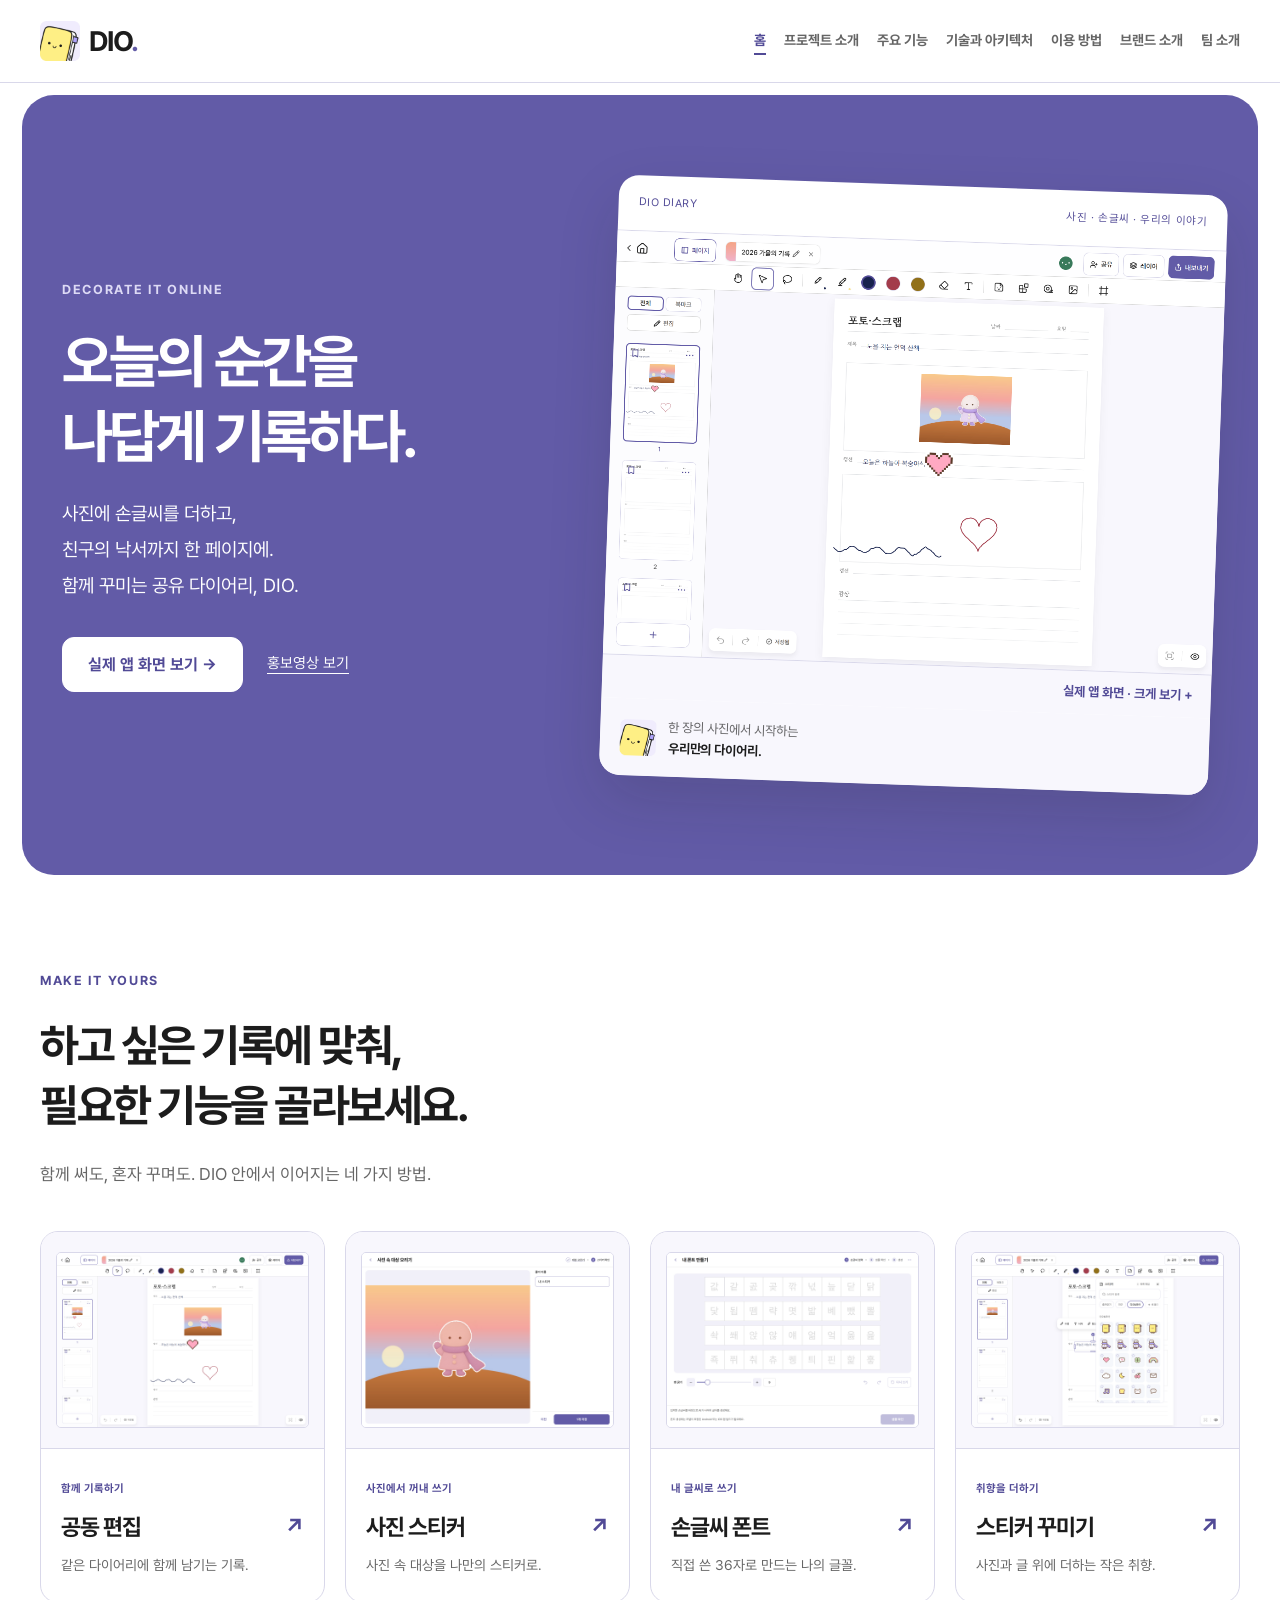
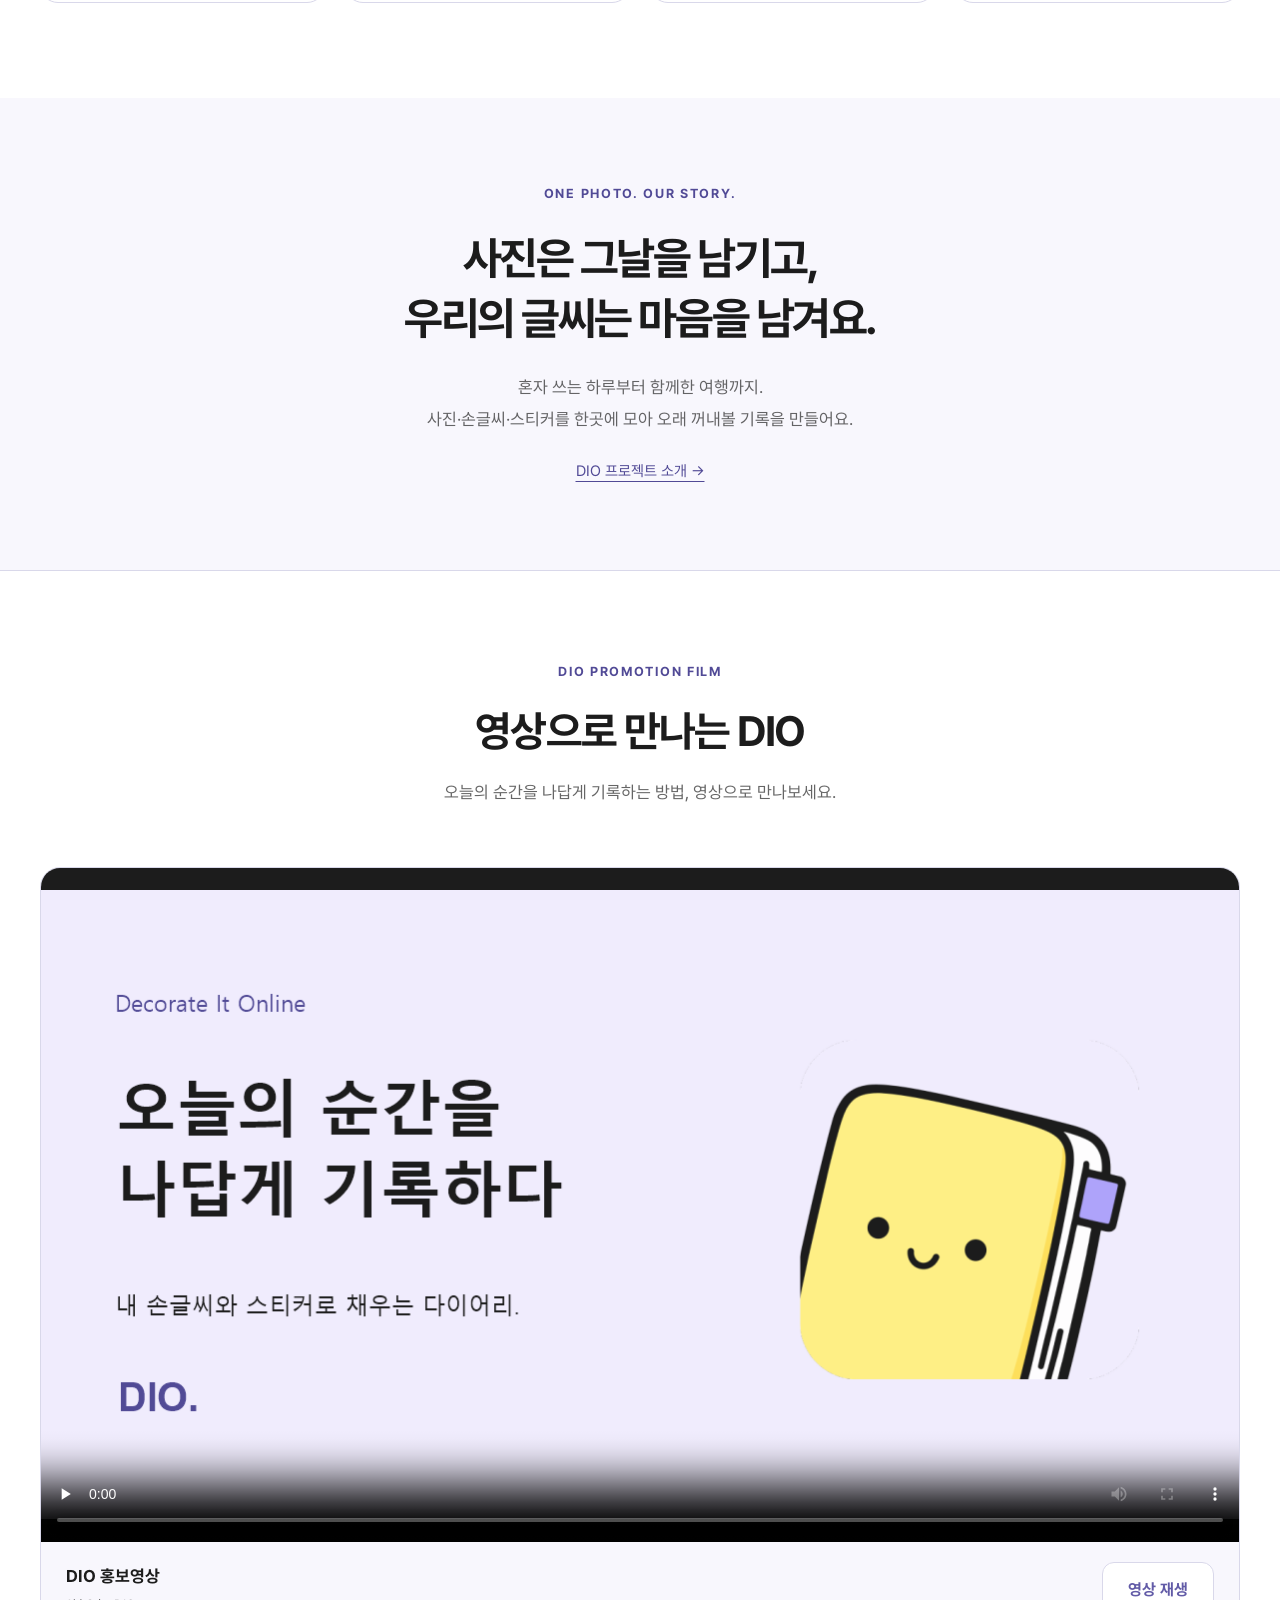
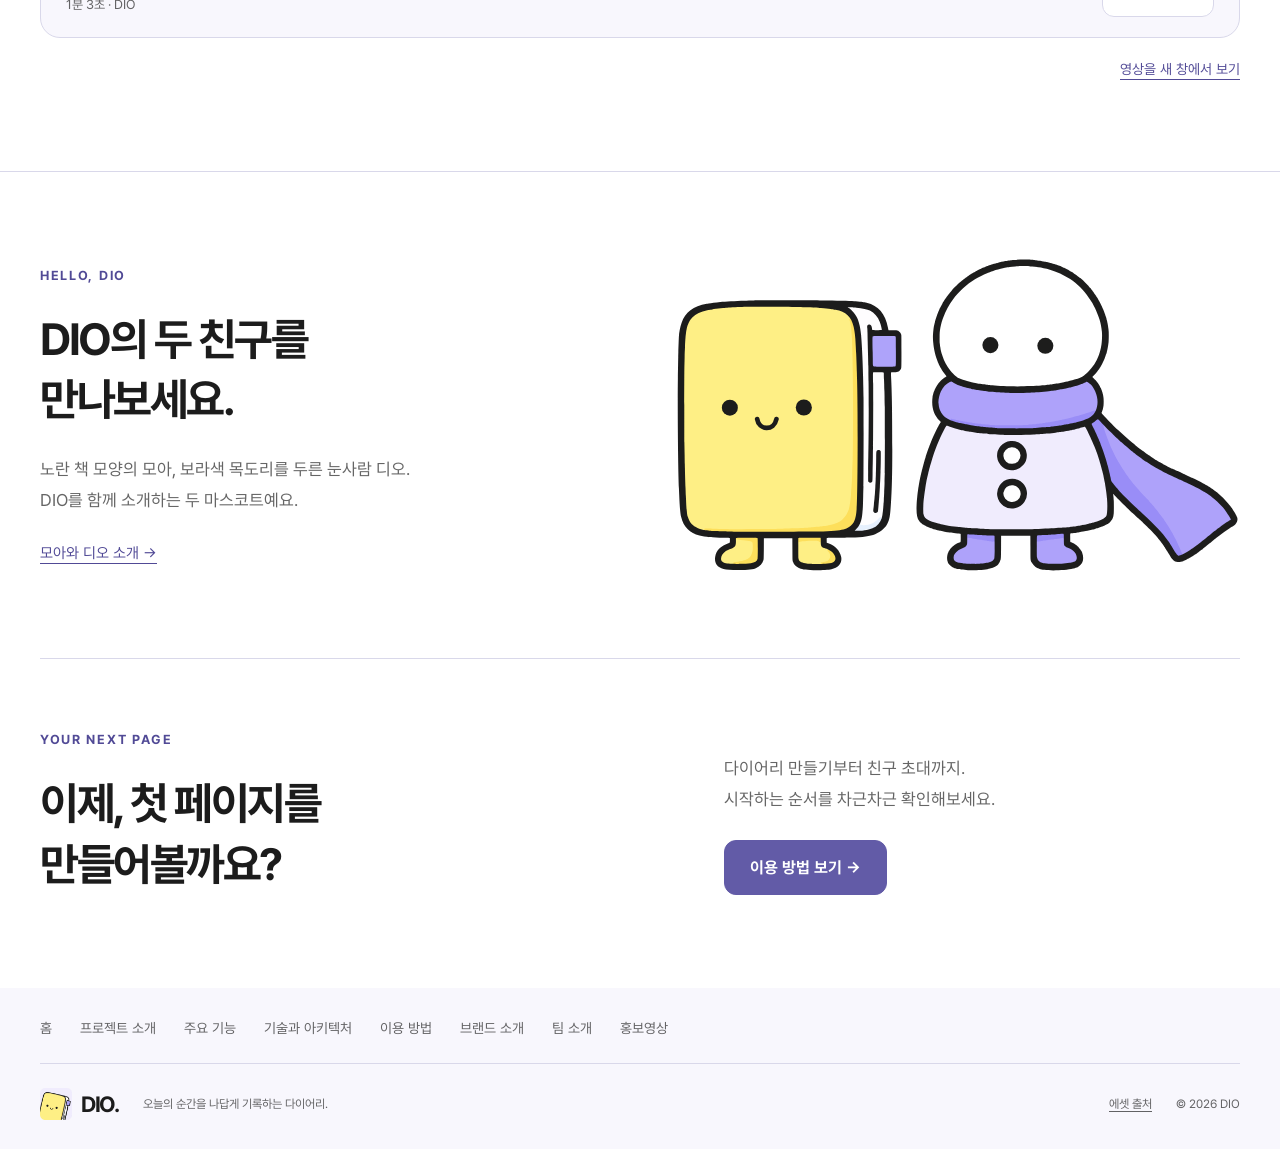
==== commit d26679e2: "feat(fe): 실제 툴바 도구를 누르면 기능 설명 표시" ====
--- a/index.html
+++ b/index.html
@@ -17,10 +17,10 @@
   <link rel="icon" href="assets/logo.png" type="image/png">
   <link rel="stylesheet" href="styles.css?v=5ee580c2cf27"><link rel="stylesheet" href="pages.css?v=396031a4b1b4">
   <link rel="preload" href="assets/fonts/Pretendard-Regular.otf" as="font" type="font/otf" crossorigin>
-  <script src="app.js?v=4b8ee3eadb18" defer></script>
+  <script src="app.js?v=ce77f263adc1" defer></script>
   <link rel="canonical" href="https://seungmin903.github.io/dio-landing/">
 <link rel="stylesheet" href="flow.css?v=a2b165bc5264">
-<link rel="stylesheet" href="product.css?v=f1b2b81cab3a">
+<link rel="stylesheet" href="product.css?v=1f5f214ca135">
 </head>
 <body data-page="index"><a class="skip-link" href="#main">본문으로 건너뛰기</a><svg class="icon-defs" xmlns="http://www.w3.org/2000/svg" aria-hidden="true"><defs>
     <symbol id="i-pen" viewBox="0 0 24 24"><path d="m15 5 4 4M4 20l4-1L20 7a2.8 2.8 0 0 0-4-4L4 15z"/></symbol>
@@ -31,4 +31,4 @@
     <symbol id="i-check" viewBox="0 0 24 24"><path d="m5 12 4 4L19 6"/></symbol>
     <symbol id="i-close" viewBox="0 0 24 24"><path d="m6 6 12 12M6 18 18 6"/></symbol>
     <symbol id="i-plus" viewBox="0 0 24 24"><path d="M12 5v14M5 12h14"/></symbol>
-  </defs></svg><header class="site-header"><div class="shell header-inner"><a class="brand" href="index.html" aria-label="DIO 처음으로"><img src="assets/logo.png" width="40" height="40" alt=""><span>DIO<span class="brand-dot">.</span></span></a><button class="menu-toggle" type="button" aria-expanded="false" aria-controls="navigation" aria-label="메뉴 열기"><span></span><span></span></button><nav id="navigation" aria-label="주요 메뉴"><a href="index.html" aria-current="page">홈</a><a href="about.html">프로젝트 소개</a><a href="features.html">주요 기능</a><a href="technology.html">기술과 아키텍처</a><a href="guide.html">이용 방법</a><a href="brand.html">브랜드 소개</a><a href="team.html">팀 소개</a></nav><a class="button button-small header-cta" href="features.html#experience">앱 화면 둘러보기</a></div></header><main id="main"><section class="product-home-hero"><div class="shell product-home-hero-inner"><div><p class="eyebrow">DECORATE IT ONLINE</p><h1>오늘의 순간을<br>나답게 기록하다.</h1><p>사진에 손글씨를 더하고,<br>친구의 낙서까지 한 페이지에.<br>함께 꾸미는 공유 다이어리, DIO.</p><div class="actions"><a class="button" href="features.html#experience">앱 화면 둘러보기 ↗</a><a class="text-link" href="#film">홍보영상 보기</a></div></div><div class="product-hero-art"><div class="product-hero-caption"><span>DIO DIARY</span><span>사진 · 손글씨 · 우리의 이야기</span></div><img src="assets/screenshots/editor.png" width="2360" height="1640" alt="사진과 손그림으로 완성한 실제 DIO 다이어리 편집 화면" fetchpriority="high"><div class="product-hero-foot"><img src="assets/logo.png" width="36" height="36" alt=""><span>한 장의 사진에서 시작하는<br><strong>우리만의 다이어리.</strong></span></div></div></div></section><section class="product-overview shell" id="journey"><div class="product-section-title"><p class="eyebrow">MAKE IT YOURS</p><h2>하고 싶은 기록에 맞춰,<br>필요한 기능을 골라보세요.</h2><p>함께 써도, 혼자 꾸며도. DIO 안에서 이어지는 네 가지 방법.</p></div><div class="product-overview-grid"><a class="product-overview-card" href="features.html#collaboration"><div class="product-card-image"><img src="assets/screenshots/editor.png" width="2360" height="1640" alt="사진과 텍스트, 손그림으로 꾸민 실제 DIO 편집 화면" loading="lazy"></div><div><span class="eyebrow">함께 기록하기</span><h3>공동 편집 <span aria-hidden="true">↗</span></h3><p>같은 다이어리에 함께 남기는 기록.</p></div></a><a class="product-overview-card" href="features.html#cutout"><div class="product-card-image"><img src="assets/screenshots/cutout.png" width="2360" height="1640" alt="사진 속 대상을 선택해 스티커로 저장하는 실제 DIO 화면" loading="lazy"></div><div><span class="eyebrow">사진에서 꺼내 쓰기</span><h3>사진 스티커 <span aria-hidden="true">↗</span></h3><p>사진 속 대상을 나만의 스티커로.</p></div></a><a class="product-overview-card" href="features.html#handwriting"><div class="product-card-image"><img src="assets/screenshots/handwriting.png" width="2360" height="1640" alt="36개의 글자를 입력하는 실제 DIO 손글씨 폰트 제작 화면" loading="lazy"></div><div><span class="eyebrow">내 글씨로 쓰기</span><h3>손글씨 폰트 <span aria-hidden="true">↗</span></h3><p>직접 쓴 36자로 만드는 나의 글꼴.</p></div></a><a class="product-overview-card" href="features.html#motion"><div class="product-card-image"><img src="assets/screenshots/stickers.png" width="2360" height="1640" alt="모아와 디오 스티커 목록이 열린 실제 DIO 편집 화면" loading="lazy"></div><div><span class="eyebrow">취향을 더하기</span><h3>스티커 꾸미기 <span aria-hidden="true">↗</span></h3><p>사진과 글 위에 더하는 작은 취향.</p></div></a></div></section><section class="product-statement"><div class="shell"><p class="eyebrow">ONE PHOTO. OUR STORY.</p><h2>사진은 그날을 남기고,<br>우리의 글씨는 마음을 남겨요.</h2><p>혼자 쓰는 하루부터 함께한 여행까지.<br>사진·손글씨·스티커를 한곳에 모아 오래 꺼내볼 기록을 만들어요.</p><a class="text-link" href="about.html">DIO 프로젝트 소개 →</a></div></section><section class="section film-section" id="film" aria-labelledby="film-title"><div class="shell"><div class="section-heading centered"><p class="eyebrow">DIO PROMOTION FILM</p><h2 id="film-title">영상으로 만나는 DIO</h2><p>오늘의 순간을 나답게 기록하는 방법, 영상으로 만나보세요.</p></div><figure class="film-frame"><video id="promo-video" controls playsinline preload="none" poster="assets/social-card.png?v=520b40f748ad" aria-label="DIO 홍보영상"><source src="assets/video/dio-promo.mp4" type="video/mp4">이 브라우저에서는 영상을 재생할 수 없어요. 아래 링크로 영상을 열어주세요.</video><figcaption><div><strong>DIO 홍보영상</strong><span>1분 3초 · DIO</span></div><button class="button button-outline" id="promo-toggle" type="button" aria-controls="promo-video">영상 재생</button></figcaption></figure><div class="film-links"><p id="promo-status" role="status" aria-live="polite"></p><a class="text-link" href="assets/video/dio-promo.mp4" target="_blank" rel="noopener noreferrer">영상을 새 창에서 보기<span class="sr-only"> (새 창)</span></a></div></div></section><section class="product-people shell"><div><p class="eyebrow">HELLO, DIO</p><h2>DIO의 두 친구를<br>만나보세요.</h2><p>노란 책 모양의 모아, 보라색 목도리를 두른 눈사람 디오.<br>DIO를 함께 소개하는 두 마스코트예요.</p><a class="text-link" href="brand.html#story">모아와 디오 소개 →</a></div><img src="assets/friends.svg" width="620" height="347" alt="노란 캐릭터 모아와 눈사람 캐릭터 디오" loading="lazy"></section><section class="product-end shell"><div><p class="eyebrow">YOUR NEXT PAGE</p><h2>이제, 첫 페이지를<br>만들어볼까요?</h2></div><div><p>다이어리 만들기부터 친구 초대까지.<br>시작하는 순서를 차근차근 확인해보세요.</p><a class="button" href="guide.html">이용 방법 보기 →</a></div></section></main><footer class="site-footer"><div class="shell"><div class="footer-pages" aria-label="사이트 페이지"><a href="index.html">홈</a><a href="about.html">프로젝트 소개</a><a href="features.html">주요 기능</a><a href="technology.html">기술과 아키텍처</a><a href="guide.html">이용 방법</a><a href="brand.html">브랜드 소개</a><a href="team.html">팀 소개</a><a href="index.html#film">홍보영상</a></div><div class="footer-inner"><a class="brand" href="index.html"><img src="assets/logo.png" width="32" height="32" alt=""><span>DIO.</span></a><p>오늘의 순간을 나답게 기록하는 다이어리.</p><a href="credits.html">에셋 출처</a><span>© <span id="year">2026</span> DIO</span></div></div></footer><dialog id="screenshot-dialog" aria-labelledby="screenshot-caption"><div class="dialog-toolbar"><p id="screenshot-caption"></p><button class="icon-button" id="close-dialog" type="button" aria-label="확대 화면 닫기"><svg class="icon"><use href="#i-close"/></svg></button></div><img id="screenshot-image" alt=""></dialog></body></html>+  </defs></svg><header class="site-header"><div class="shell header-inner"><a class="brand" href="index.html" aria-label="DIO 처음으로"><img src="assets/logo.png" width="40" height="40" alt=""><span>DIO<span class="brand-dot">.</span></span></a><button class="menu-toggle" type="button" aria-expanded="false" aria-controls="navigation" aria-label="메뉴 열기"><span></span><span></span></button><nav id="navigation" aria-label="주요 메뉴"><a href="index.html" aria-current="page">홈</a><a href="about.html">프로젝트 소개</a><a href="features.html">주요 기능</a><a href="technology.html">기술과 아키텍처</a><a href="guide.html">이용 방법</a><a href="brand.html">브랜드 소개</a><a href="team.html">팀 소개</a></nav><a class="button button-small header-cta" href="features.html#experience">앱 화면 둘러보기</a></div></header><main id="main"><section class="product-home-hero"><div class="shell product-home-hero-inner"><div><p class="eyebrow">DECORATE IT ONLINE</p><h1>오늘의 순간을<br>나답게 기록하다.</h1><p>사진에 손글씨를 더하고,<br>친구의 낙서까지 한 페이지에.<br>함께 꾸미는 공유 다이어리, DIO.</p><div class="actions"><a class="button" href="features.html#experience">실제 앱 화면 보기 →</a><a class="text-link" href="#film">홍보영상 보기</a></div></div><div class="product-hero-art"><div class="product-hero-caption"><span>DIO DIARY</span><span>사진 · 손글씨 · 우리의 이야기</span></div><button class="product-hero-zoom" type="button" data-screenshot="assets/screenshots/editor.png" data-caption="실제 DIO 다이어리 편집 화면" aria-label="다이어리 편집 화면 확대"><img src="assets/screenshots/editor.png" width="2360" height="1640" alt="사진과 손그림으로 완성한 실제 DIO 다이어리 편집 화면" fetchpriority="high"><span>실제 앱 화면 · 크게 보기 +</span></button><div class="product-hero-foot"><img src="assets/logo.png" width="36" height="36" alt=""><span>한 장의 사진에서 시작하는<br><strong>우리만의 다이어리.</strong></span></div></div></div></section><section class="product-overview shell" id="journey"><div class="product-section-title"><p class="eyebrow">MAKE IT YOURS</p><h2>하고 싶은 기록에 맞춰,<br>필요한 기능을 골라보세요.</h2><p>함께 써도, 혼자 꾸며도. DIO 안에서 이어지는 네 가지 방법.</p></div><div class="product-overview-grid"><a class="product-overview-card" href="features.html#collaboration"><div class="product-card-image"><img src="assets/screenshots/editor.png" width="2360" height="1640" alt="사진과 텍스트, 손그림으로 꾸민 실제 DIO 편집 화면" loading="lazy"></div><div><span class="eyebrow">함께 기록하기</span><h3>공동 편집 <span aria-hidden="true">↗</span></h3><p>같은 다이어리에 함께 남기는 기록.</p></div></a><a class="product-overview-card" href="features.html#cutout"><div class="product-card-image"><img src="assets/screenshots/cutout.png" width="2360" height="1640" alt="사진 속 대상을 선택해 스티커로 저장하는 실제 DIO 화면" loading="lazy"></div><div><span class="eyebrow">사진에서 꺼내 쓰기</span><h3>사진 스티커 <span aria-hidden="true">↗</span></h3><p>사진 속 대상을 나만의 스티커로.</p></div></a><a class="product-overview-card" href="features.html#handwriting"><div class="product-card-image"><img src="assets/screenshots/handwriting.png" width="2360" height="1640" alt="36개의 글자를 입력하는 실제 DIO 손글씨 폰트 제작 화면" loading="lazy"></div><div><span class="eyebrow">내 글씨로 쓰기</span><h3>손글씨 폰트 <span aria-hidden="true">↗</span></h3><p>직접 쓴 36자로 만드는 나의 글꼴.</p></div></a><a class="product-overview-card" href="features.html#motion"><div class="product-card-image"><img src="assets/screenshots/stickers.png" width="2360" height="1640" alt="모아와 디오 스티커 목록이 열린 실제 DIO 편집 화면" loading="lazy"></div><div><span class="eyebrow">취향을 더하기</span><h3>스티커 꾸미기 <span aria-hidden="true">↗</span></h3><p>사진과 글 위에 더하는 작은 취향.</p></div></a></div></section><section class="product-statement"><div class="shell"><p class="eyebrow">ONE PHOTO. OUR STORY.</p><h2>사진은 그날을 남기고,<br>우리의 글씨는 마음을 남겨요.</h2><p>혼자 쓰는 하루부터 함께한 여행까지.<br>사진·손글씨·스티커를 한곳에 모아 오래 꺼내볼 기록을 만들어요.</p><a class="text-link" href="about.html">DIO 프로젝트 소개 →</a></div></section><section class="section film-section" id="film" aria-labelledby="film-title"><div class="shell"><div class="section-heading centered"><p class="eyebrow">DIO PROMOTION FILM</p><h2 id="film-title">영상으로 만나는 DIO</h2><p>오늘의 순간을 나답게 기록하는 방법, 영상으로 만나보세요.</p></div><figure class="film-frame"><video id="promo-video" controls playsinline preload="none" poster="assets/social-card.png?v=520b40f748ad" aria-label="DIO 홍보영상"><source src="assets/video/dio-promo.mp4" type="video/mp4">이 브라우저에서는 영상을 재생할 수 없어요. 아래 링크로 영상을 열어주세요.</video><figcaption><div><strong>DIO 홍보영상</strong><span>1분 3초 · DIO</span></div><button class="button button-outline" id="promo-toggle" type="button" aria-controls="promo-video">영상 재생</button></figcaption></figure><div class="film-links"><p id="promo-status" role="status" aria-live="polite"></p><a class="text-link" href="assets/video/dio-promo.mp4" target="_blank" rel="noopener noreferrer">영상을 새 창에서 보기<span class="sr-only"> (새 창)</span></a></div></div></section><section class="product-people shell"><div><p class="eyebrow">HELLO, DIO</p><h2>DIO의 두 친구를<br>만나보세요.</h2><p>노란 책 모양의 모아, 보라색 목도리를 두른 눈사람 디오.<br>DIO를 함께 소개하는 두 마스코트예요.</p><a class="text-link" href="brand.html#story">모아와 디오 소개 →</a></div><img src="assets/friends.svg" width="620" height="347" alt="노란 캐릭터 모아와 눈사람 캐릭터 디오" loading="lazy"></section><section class="product-end shell"><div><p class="eyebrow">YOUR NEXT PAGE</p><h2>이제, 첫 페이지를<br>만들어볼까요?</h2></div><div><p>다이어리 만들기부터 친구 초대까지.<br>시작하는 순서를 차근차근 확인해보세요.</p><a class="button" href="guide.html">이용 방법 보기 →</a></div></section></main><footer class="site-footer"><div class="shell"><div class="footer-pages" aria-label="사이트 페이지"><a href="index.html">홈</a><a href="about.html">프로젝트 소개</a><a href="features.html">주요 기능</a><a href="technology.html">기술과 아키텍처</a><a href="guide.html">이용 방법</a><a href="brand.html">브랜드 소개</a><a href="team.html">팀 소개</a><a href="index.html#film">홍보영상</a></div><div class="footer-inner"><a class="brand" href="index.html"><img src="assets/logo.png" width="32" height="32" alt=""><span>DIO.</span></a><p>오늘의 순간을 나답게 기록하는 다이어리.</p><a href="credits.html">에셋 출처</a><span>© <span id="year">2026</span> DIO</span></div></div></footer><dialog id="screenshot-dialog" aria-labelledby="screenshot-caption"><div class="dialog-toolbar"><p id="screenshot-caption"></p><button class="icon-button" id="close-dialog" type="button" aria-label="확대 화면 닫기"><svg class="icon"><use href="#i-close"/></svg></button></div><img id="screenshot-image" alt=""></dialog></body></html>
--- a/product.css
+++ b/product.css
@@ -7,3 +7,29 @@
 
 /* Technology page */
 .tech-section{padding-top:65px;padding-bottom:75px}.tech-section h2,.tech-architecture h2,.tech-operations h2{font-size:42px;line-height:1.35;letter-spacing:-.05em;margin:18px 0 30px}.tech-stack{display:grid;grid-template-columns:repeat(4,1fr);gap:20px}.tech-stack article{padding:26px 22px;border:1px solid var(--line);border-radius:16px}.tech-stack article>span{font-size:11px;letter-spacing:.1em;color:var(--primary-text);font-weight:700}.tech-stack h3{font-size:21px;margin:20px 0 15px;letter-spacing:-.03em}.tech-stack p{font-size:14px;line-height:1.85;color:var(--muted);margin-top:16px}.tech-architecture{padding:75px 0;background:var(--bg);scroll-margin-top:95px}.tech-lead{font-size:17px;line-height:1.8;color:var(--muted)}.architecture-board{margin-top:38px;padding:40px;background:#fff;border:1px solid var(--line);border-radius:24px;text-align:center}.arch-node{background:#fff;border:1px solid var(--line);border-radius:14px;padding:20px}.arch-node>span{font-size:10px;letter-spacing:.1em;color:var(--primary-text);font-weight:700}.arch-node h3{font-size:22px;margin:8px 0;letter-spacing:-.03em}.arch-node p,.arch-node small{font-size:13px;line-height:1.8;color:var(--muted)}.arch-node small{display:block;border-top:1px solid var(--line);margin-top:12px;padding-top:12px}.arch-app{max-width:480px;margin:auto;background:var(--bg)}.arch-connection{padding:14px 0;font-size:12px;line-height:1.6;color:var(--primary-text)}.arch-connection b{display:block;font-size:21px;font-weight:400}.arch-cloud{background:var(--bg);border:1px dashed var(--primary);border-radius:18px;padding:22px 30px 30px}.arch-boundary{text-align:left;font-size:12px;color:var(--primary-text);margin-bottom:18px}.arch-server{border:2px solid var(--primary);background:var(--lavender)}.arch-branches{display:grid;grid-template-columns:1fr 1fr;gap:25px}.arch-external{display:grid;grid-template-columns:1fr 1fr;gap:25px;margin-top:24px;align-items:center}.arch-cdn{padding:23px;border-radius:14px;background:var(--bg);font-size:15px;line-height:1.8}.arch-cdn span{display:block;font-size:13px;color:var(--muted)}.tech-caption{font-size:12px;line-height:1.8;color:var(--muted);margin-top:20px}.tech-ai-grid{display:grid;grid-template-columns:1fr 1fr;gap:30px}.tech-ai-grid>article{padding:32px;background:var(--bg);border:1px solid var(--line);border-radius:18px}.tech-location{font-size:12px;color:var(--primary-text);font-weight:700}.tech-ai-grid h3{font-size:28px;letter-spacing:-.04em;margin:16px 0 25px}.tech-ai-grid ol{padding-left:22px}.tech-ai-grid li{padding:12px 0 17px 8px}.tech-ai-grid li::marker{color:var(--primary-text);font-weight:700}.tech-ai-grid li strong{font-size:17px}.tech-ai-grid li p{font-size:15px;line-height:1.8;color:var(--muted);margin-top:8px}.tech-operations{background:var(--bg);padding:65px 0}.tech-delivery{display:grid;grid-template-columns:1fr auto 1fr auto 1fr;gap:25px;align-items:center}.tech-delivery h3{font-size:21px;margin-bottom:15px}.tech-delivery p{font-size:15px;line-height:1.85;color:var(--muted)}.tech-delivery>span{font-size:26px;color:var(--primary-text)}.tech-feature-link{display:flex;justify-content:space-between;align-items:center;gap:30px;padding-top:45px;padding-bottom:50px;border-top:1px solid var(--line)}.tech-feature-link h2{font-size:28px;letter-spacing:-.04em;margin:16px 0}.tech-feature-link p{line-height:1.8;color:var(--muted)}.tech-feature-link .button{flex-shrink:0}@media(min-width:801px) and (max-width:1280px){.header-cta{display:none}.site-header nav{gap:18px}}@media(max-width:1000px){.tech-stack{grid-template-columns:1fr 1fr}}@media(max-width:800px){.tech-section{padding-top:45px;padding-bottom:50px}.tech-section h2,.tech-architecture h2,.tech-operations h2{font-size:31px}.tech-stack{grid-template-columns:1fr}.tech-stack article{padding:23px}.tech-stack h3{margin-top:12px}.tech-architecture{padding:50px 0}.tech-lead{font-size:16px}.architecture-board{padding:18px 13px;border-radius:16px}.arch-cloud{padding:16px 12px}.arch-node{padding:18px 12px}.arch-node h3{font-size:20px}.arch-branches,.arch-external{grid-template-columns:1fr;gap:0}.arch-external{gap:15px}.tech-ai-grid{grid-template-columns:1fr;gap:20px}.tech-ai-grid>article{padding:25px}.tech-ai-grid h3{font-size:25px}.tech-operations{padding:45px 0}.tech-delivery{grid-template-columns:1fr;gap:20px}.tech-delivery>span{transform:rotate(90deg);justify-self:center}.tech-feature-link{flex-direction:column;align-items:flex-start}.tech-feature-link h2{font-size:25px}}
+
+.toolbar-overview{padding-bottom:65px;scroll-margin-top:100px}.toolbar-overview h2,.toolbar-app h2,.toolbar-details h2{font-size:38px;line-height:1.4;letter-spacing:-.045em;margin:15px 0 22px}.toolbar-overview>p{font-size:16px;line-height:1.85;color:var(--muted)}.toolbar-strip{margin:30px 0 40px}.toolbar-strip>div{aspect-ratio:24/1;overflow:hidden;border:1px solid var(--line);border-radius:12px;background:#fff}.toolbar-strip img{display:block;width:100%;height:auto;transform:translateY(-7.25%)}.toolbar-strip figcaption{font-size:12px;line-height:1.8;color:var(--muted);margin-top:13px}.toolbar-groups{display:grid;grid-template-columns:repeat(3,1fr);gap:35px}.toolbar-groups h3{font-size:22px;border-bottom:2px solid var(--primary);padding-bottom:18px}.toolbar-groups dl{margin:0}.toolbar-groups dl>div{padding:20px 0;border-bottom:1px solid var(--line)}.toolbar-groups dt{font-size:17px;font-weight:700}.toolbar-groups dd{margin:9px 0 0;font-size:15px;color:var(--muted);line-height:1.8}.toolbar-app{padding-top:55px;padding-bottom:70px;border-top:1px solid var(--line)}.toolbar-app .product-screen{margin-top:30px}.toolbar-screen-notes{display:grid;grid-template-columns:repeat(3,1fr);gap:35px;margin-top:35px}.toolbar-screen-notes h3{font-size:19px;margin-bottom:12px}.toolbar-screen-notes p,.toolbar-detail-grid p{font-size:15px;line-height:1.85;color:var(--muted)}.toolbar-details{padding:65px 0;background:var(--bg)}.toolbar-detail-grid{display:grid;grid-template-columns:1fr 1fr;gap:35px}.toolbar-detail-grid article{padding-top:22px;border-top:1px solid var(--line);scroll-margin-top:105px}.toolbar-detail-grid h3{font-size:23px;margin-bottom:15px}@media(max-width:800px){.toolbar-overview h2,.toolbar-app h2,.toolbar-details h2{font-size:29px}.toolbar-groups,.toolbar-screen-notes,.toolbar-detail-grid{grid-template-columns:1fr;gap:30px}.toolbar-strip>div{border-radius:6px}.toolbar-groups h3{font-size:21px}.toolbar-overview{padding-bottom:45px}.toolbar-app{padding-top:40px;padding-bottom:45px}.toolbar-details{padding:45px 0}}
+
+/* Readable previews and explicit enlargement, shared by home and feature details. */
+.product-hero-zoom{display:block;width:100%;padding:0;background:var(--bg);color:var(--primary-text);text-align:right}
+.product-hero-zoom img{display:block;width:100%;height:auto}
+.product-hero-zoom>span{display:flex;align-items:center;justify-content:flex-end;min-height:44px;padding:10px 18px;border-top:1px solid var(--line);font-size:13px;font-weight:600}
+.product-hero-zoom:hover>span{background:var(--lavender)}
+.feature-detail-screen{margin:24px 0 0}
+.toolbar-detail-grid article{min-width:0}
+.product-overview-card h3{display:flex;justify-content:space-between;align-items:center;gap:12px}
+.product-overview-card h3 span{float:none;flex-shrink:0}
+@media(max-width:600px){
+  .product-overview-grid{grid-template-columns:1fr;gap:24px}
+  .product-card-image{padding:18px}
+  .product-overview-card>div:last-child{padding:22px}
+  .product-overview-card .eyebrow{font-size:12px}
+  .product-overview-card h3{font-size:24px;margin:10px 0}
+  .product-overview-card p{font-size:16px}
+  .product-hero-caption{font-size:11px;flex-wrap:wrap;gap:6px}
+  .product-home-hero-inner{padding-top:34px;gap:28px}
+  .product-home-hero h1{margin:18px 0}
+  .product-home-hero .actions{gap:16px}
+}
+
+.interactive-toolbar{margin:30px 0 20px}.toolbar-scroll{overflow-x:auto;border:1px solid var(--line);border-radius:12px;background:#fff;scrollbar-width:thin;scrollbar-color:var(--primary) var(--bg)}.toolbar-hit-area{position:relative;min-width:1100px;aspect-ratio:24/1;overflow:hidden}.toolbar-hit-area>img{display:block;width:100%;height:auto;transform:translateY(-7.25%)}.toolbar-hit-buttons{position:absolute;inset:0}.toolbar-hit-buttons button{position:absolute;top:0;bottom:0;width:4.1%;min-height:44px;transform:translateX(-50%);border:2px solid transparent;border-radius:8px;background:transparent;cursor:pointer}.toolbar-hit-buttons button:hover{background:#817db926;border-color:var(--primary)}.toolbar-hit-buttons button[aria-pressed=true]{border-color:var(--strong);background:#817db91a;box-shadow:inset 0 0 0 1px #fff}.toolbar-hit-buttons button:focus-visible{outline:3px solid var(--strong);outline-offset:-4px}.interactive-toolbar figcaption{font-size:13px;color:var(--muted);line-height:1.8;margin-top:15px}.toolbar-explanation{border:1px solid var(--line);border-left:4px solid var(--strong);background:var(--bg);padding:28px 30px;border-radius:12px;margin-bottom:28px;min-height:215px}.toolbar-explanation h3{font-size:29px;margin:12px 0 15px;letter-spacing:-.04em}.toolbar-explanation>p:not(.eyebrow){font-size:17px;line-height:1.85;color:var(--ink)}.toolbar-explanation>span{display:block;margin-top:20px;font-size:12px;color:var(--muted)}.toolbar-all-tools>summary{cursor:pointer;padding:18px 0;color:var(--primary-text);font-size:15px;font-weight:700}.toolbar-all-tools .toolbar-groups{margin-top:25px}@media(max-width:800px){.toolbar-explanation{padding:24px 20px;min-height:235px}.toolbar-explanation h3{font-size:26px}.toolbar-explanation>p:not(.eyebrow){font-size:16px}.interactive-toolbar figcaption{font-size:12px}}
